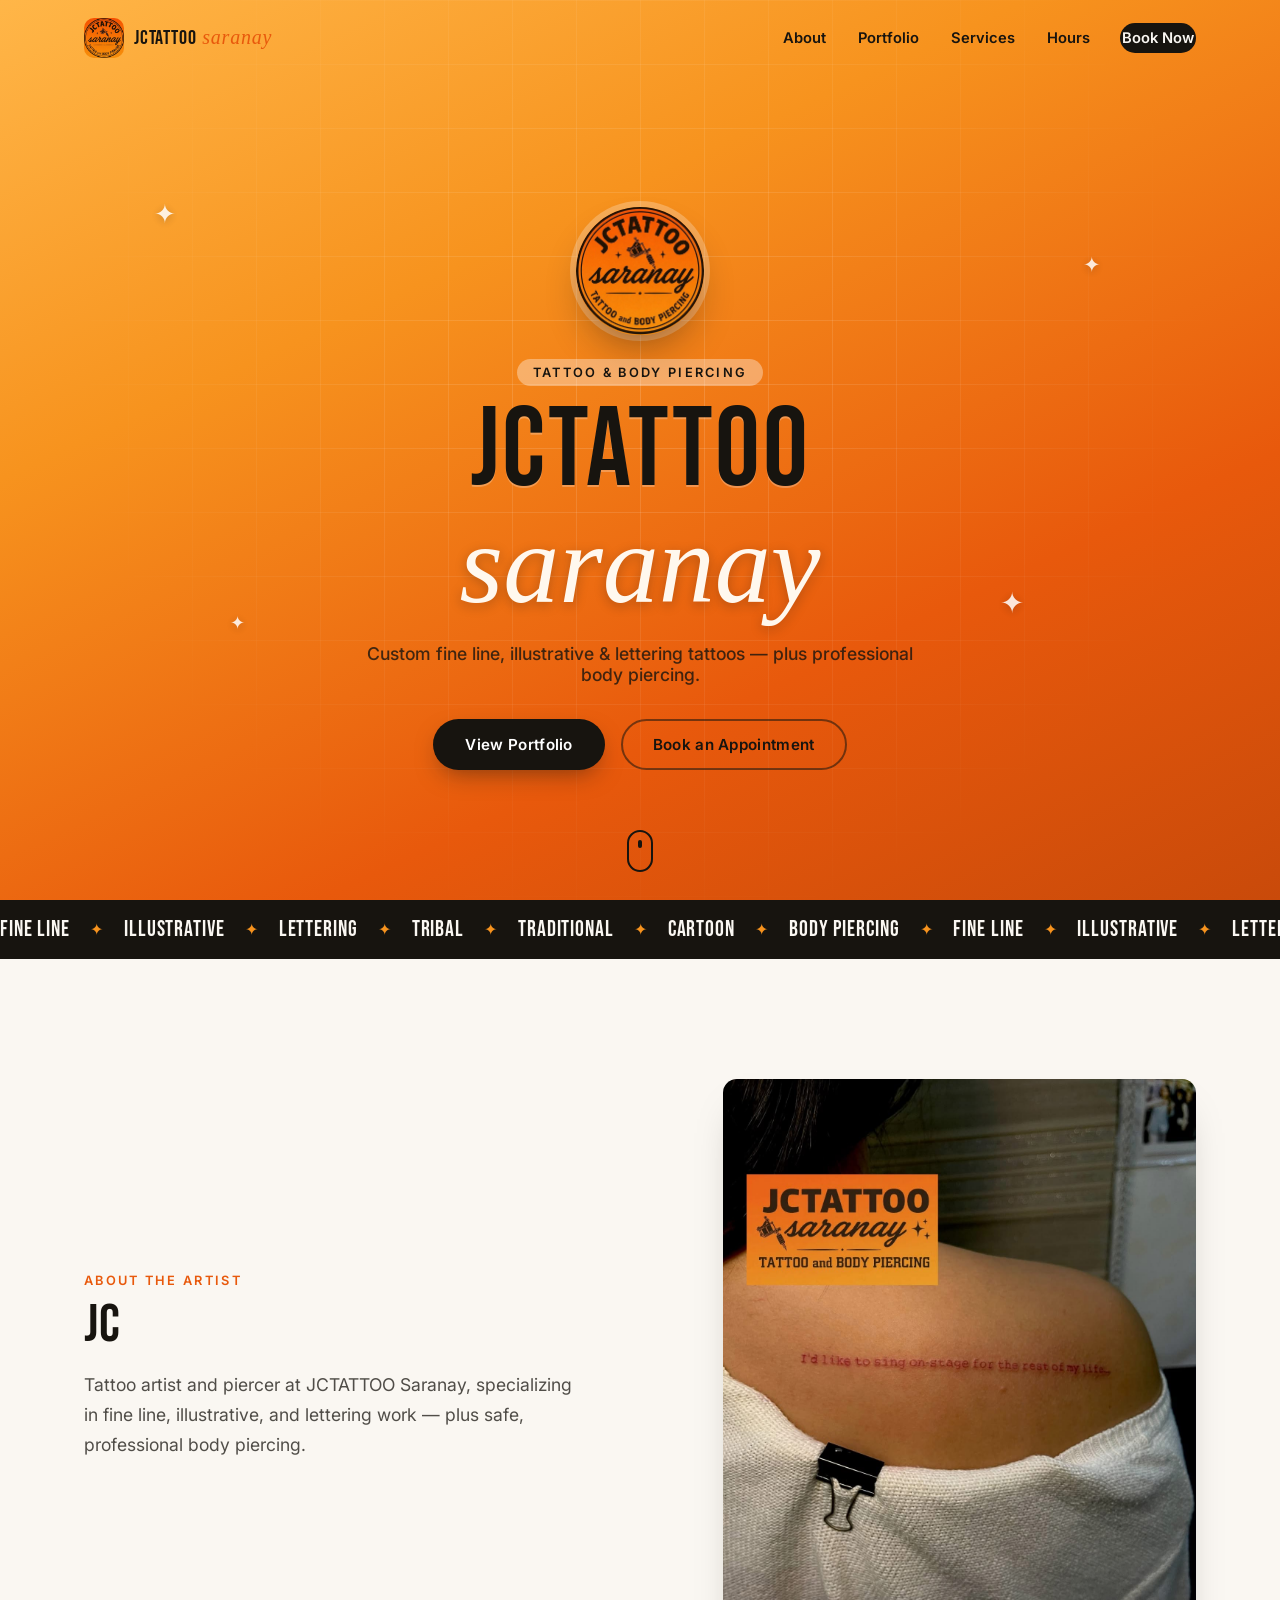
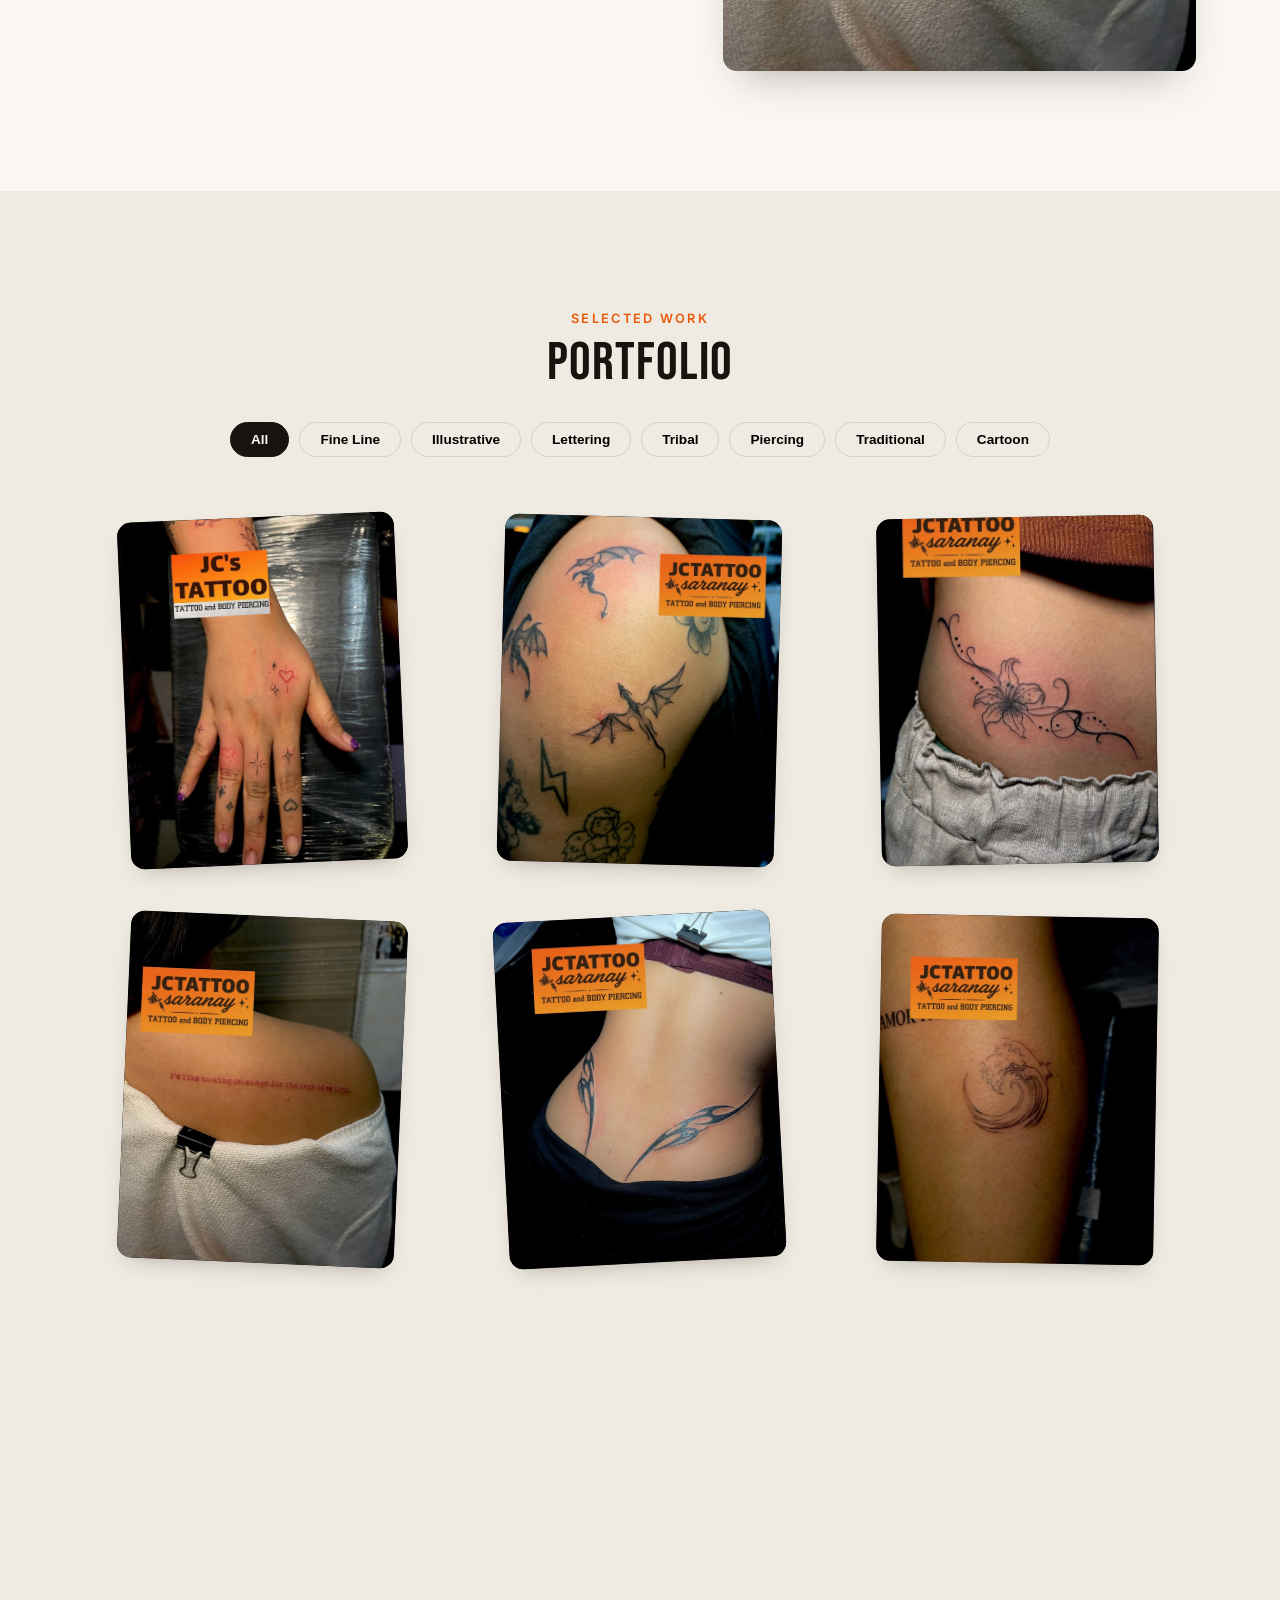
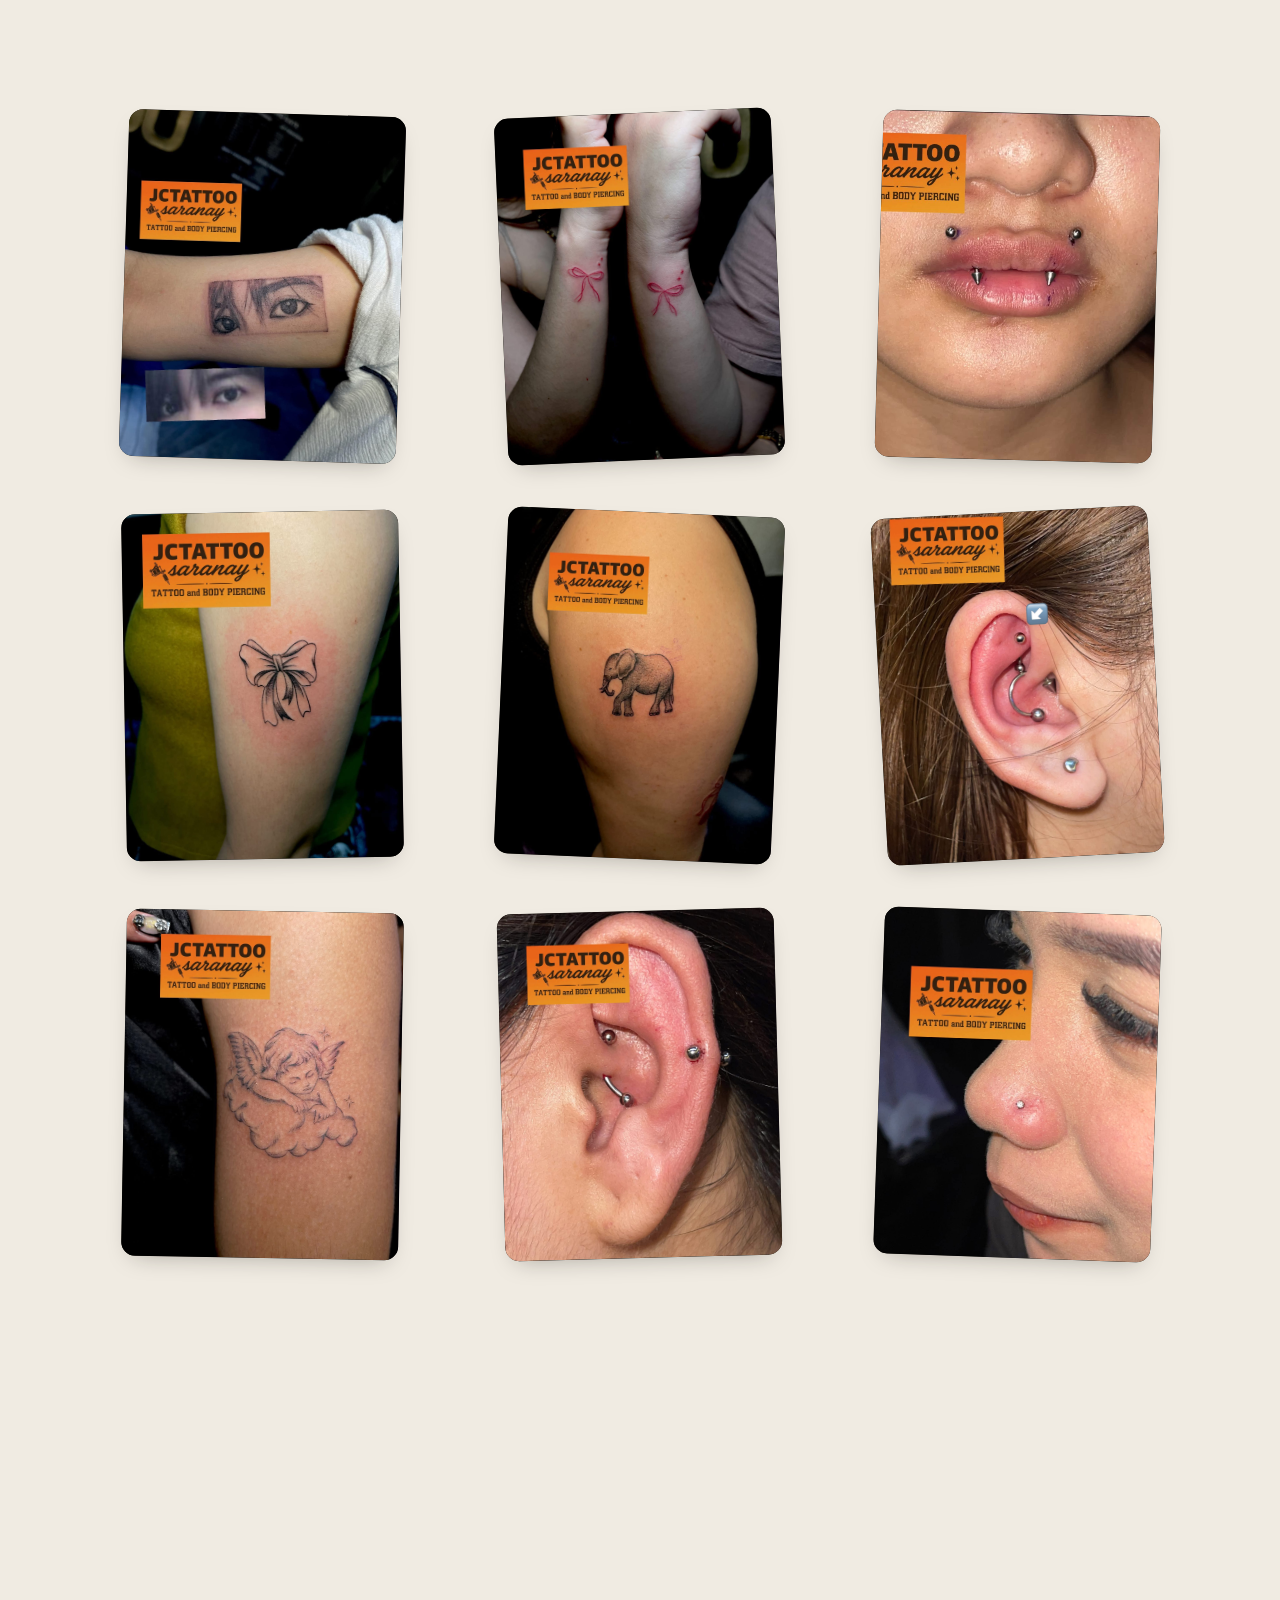
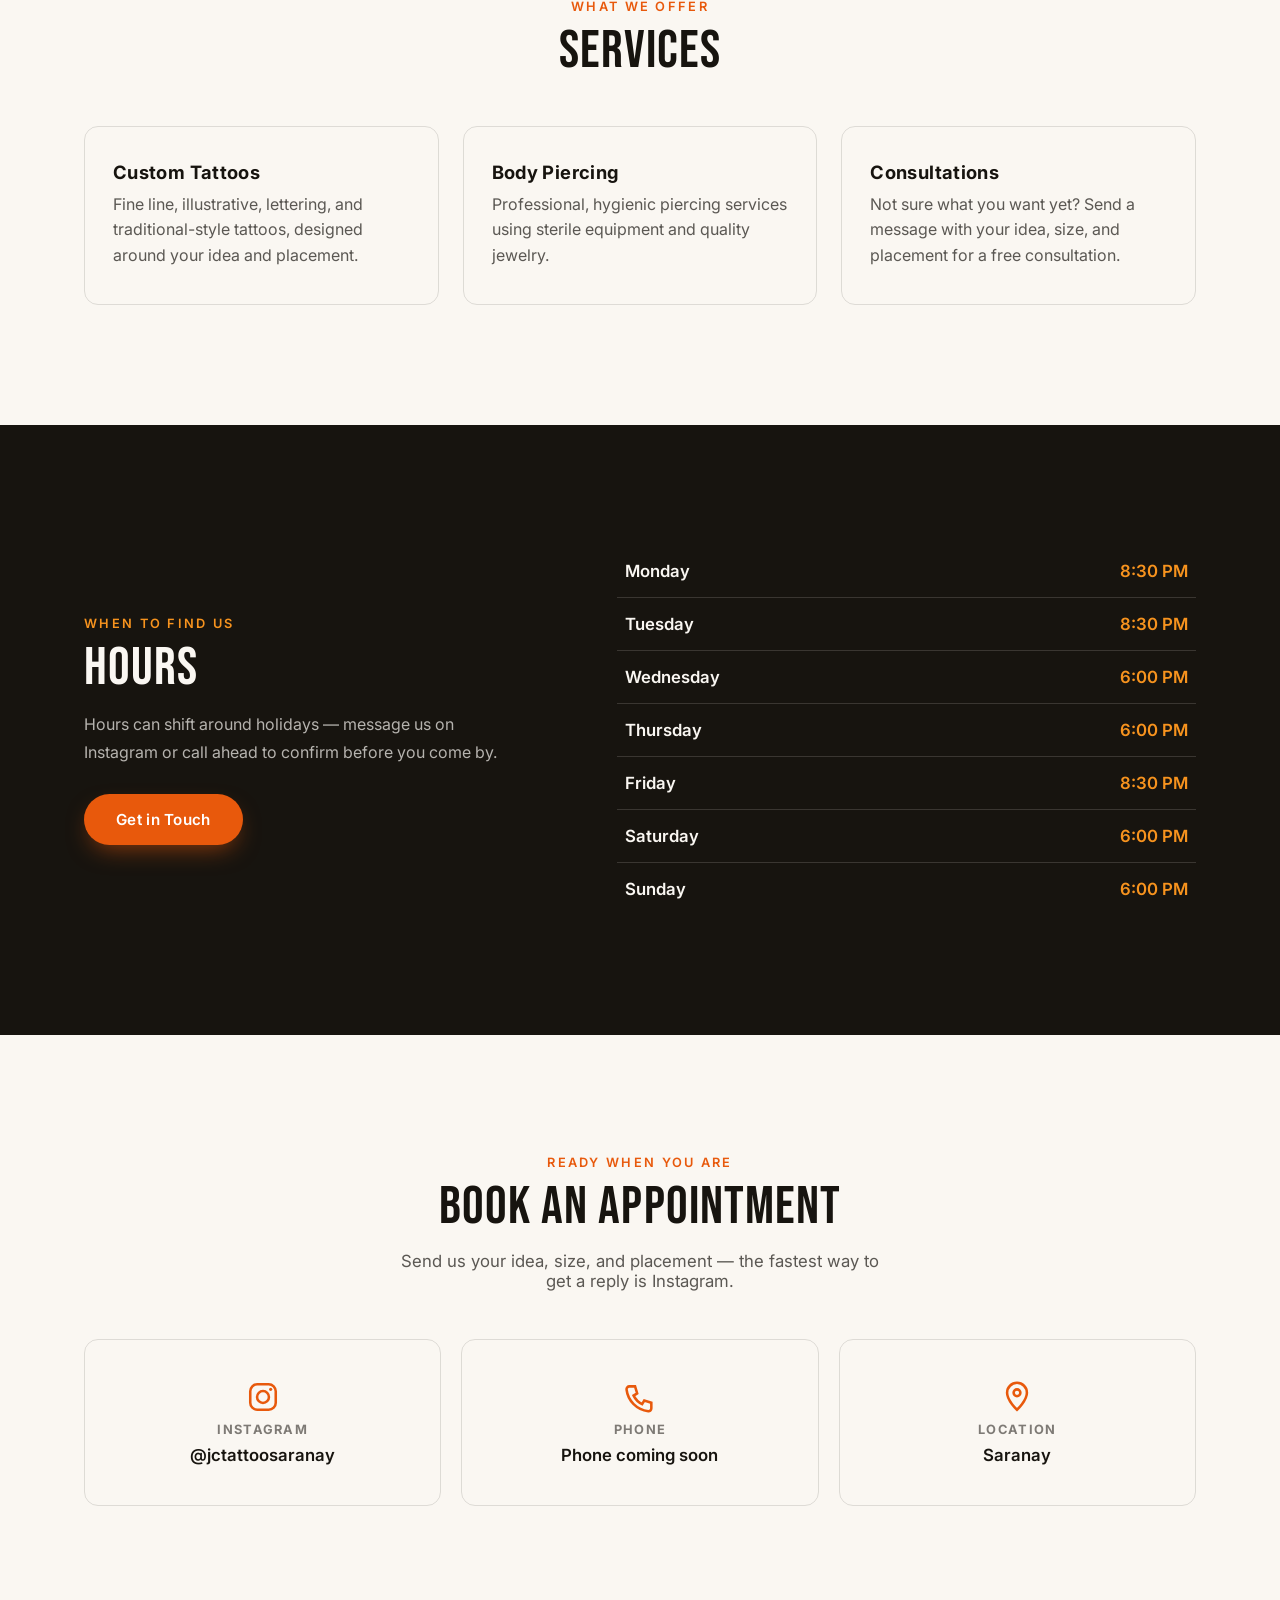
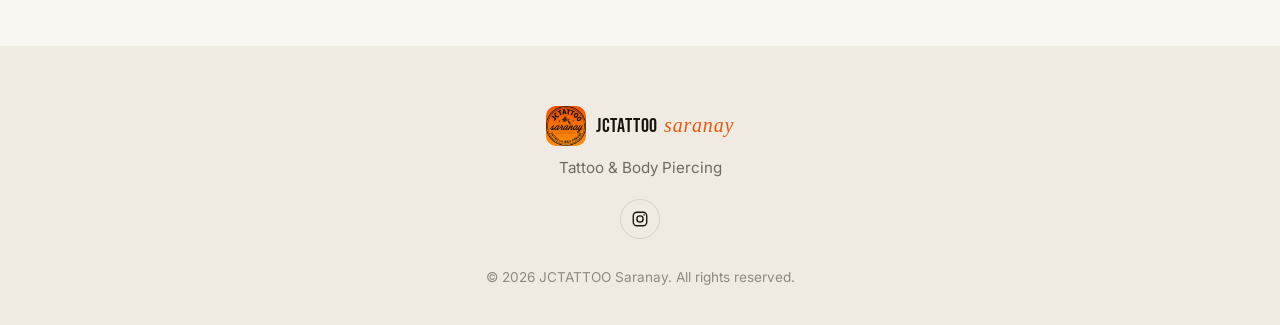
==== index.html @ 39b6564f "Match hero to logo branding and add fun interactive gallery - Rework hero with the actual logo badge" ====
<!DOCTYPE html>
<html lang="en">
<head>
  <meta charset="UTF-8" />
  <meta name="viewport" content="width=device-width, initial-scale=1.0" />
  <title>JCTATTOO Saranay — Tattoo &amp; Body Piercing</title>
  <meta name="description" content="JCTATTOO Saranay: custom tattoos and professional body piercing. Fine line, illustrative, and lettering work." />
  <link rel="icon" type="image/jpeg" href="assets/brand/logo.jpeg" />
  <link rel="preconnect" href="https://fonts.googleapis.com" />
  <link rel="preconnect" href="https://fonts.gstatic.com" crossorigin />
  <link href="https://fonts.googleapis.com/css2?family=Bebas+Neue&family=Inter:wght@400;500;600;700&display=swap" rel="stylesheet" />
  <link rel="stylesheet" href="css/styles.css" />
</head>
<body>
  <a class="skip-link" href="#main">Skip to content</a>

  <header class="site-header" id="siteHeader">
    <div class="header-inner container">
      <a href="#home" class="brand">
        <img src="assets/brand/logo.jpeg" alt="JCTATTOO Saranay logo" class="brand-logo" />
        <span class="brand-name">JCTATTOO <em>saranay</em></span>
      </a>

      <button class="nav-toggle" id="navToggle" aria-label="Toggle navigation" aria-expanded="false" aria-controls="primaryNav">
        <span></span><span></span><span></span>
      </button>

      <nav class="primary-nav" id="primaryNav">
        <a href="#about">About</a>
        <a href="#portfolio">Portfolio</a>
        <a href="#services">Services</a>
        <a href="#hours">Hours</a>
        <a href="#contact" class="nav-cta">Book Now</a>
      </nav>
    </div>
  </header>

  <main id="main">
    <section class="hero" id="home">
      <span class="sparkle sparkle-1" aria-hidden="true">✦</span>
      <span class="sparkle sparkle-2" aria-hidden="true">✦</span>
      <span class="sparkle sparkle-3" aria-hidden="true">✦</span>
      <span class="sparkle sparkle-4" aria-hidden="true">✦</span>

      <div class="hero-inner container">
        <img src="assets/brand/logo.jpeg" alt="JCTATTOO Saranay badge logo" class="hero-badge reveal" />
        <p class="eyebrow eyebrow-hero reveal">Tattoo &amp; Body Piercing</p>
        <h1 class="reveal">JCTATTOO<br /><span class="script">saranay</span></h1>
        <p class="hero-sub reveal">Custom fine line, illustrative &amp; lettering tattoos — plus professional body piercing.</p>
        <div class="hero-actions reveal">
          <a href="#portfolio" class="btn btn-primary">View Portfolio</a>
          <a href="#contact" class="btn btn-ghost btn-ghost-dark">Book an Appointment</a>
        </div>
      </div>
      <a href="#about" class="scroll-cue" aria-label="Scroll down">
        <span></span>
      </a>
    </section>

    <div class="marquee" aria-hidden="true">
      <div class="marquee-track">
        <span>Fine Line</span><span class="dot">✦</span>
        <span>Illustrative</span><span class="dot">✦</span>
        <span>Lettering</span><span class="dot">✦</span>
        <span>Tribal</span><span class="dot">✦</span>
        <span>Traditional</span><span class="dot">✦</span>
        <span>Cartoon</span><span class="dot">✦</span>
        <span>Body Piercing</span><span class="dot">✦</span>
        <span>Fine Line</span><span class="dot">✦</span>
        <span>Illustrative</span><span class="dot">✦</span>
        <span>Lettering</span><span class="dot">✦</span>
        <span>Tribal</span><span class="dot">✦</span>
        <span>Traditional</span><span class="dot">✦</span>
        <span>Cartoon</span><span class="dot">✦</span>
        <span>Body Piercing</span><span class="dot">✦</span>
      </div>
    </div>

    <section class="about" id="about">
      <div class="container about-inner">
        <div class="about-text reveal">
          <p class="eyebrow">About the Artist</p>
          <h2 id="artistName">JC</h2>
          <p class="about-bio" id="artistBio">
            Tattoo artist and piercer at JCTATTOO Saranay, specializing in fine line, illustrative, and
            lettering work — plus safe, professional body piercing.
          </p>
        </div>
        <div class="about-media reveal">
          <img src="assets/portfolio/script-shoulder.jpeg" alt="Fine line script tattoo, an example of the artist's lettering work" />
        </div>
      </div>
    </section>

    <section class="portfolio" id="portfolio">
      <div class="container">
        <p class="eyebrow reveal center">Selected Work</p>
        <h2 class="reveal center">Portfolio</h2>

        <div class="gallery-filters reveal center" id="galleryFilters">
          <button class="filter-btn active" data-filter="all">All</button>
        </div>

        <div class="gallery" id="gallery"></div>

        <div class="surprise-wrap reveal center">
          <button class="btn btn-ghost surprise-btn" id="surpriseBtn">✦ Surprise Me</button>
        </div>
      </div>
    </section>

    <section class="services" id="services">
      <div class="container">
        <p class="eyebrow reveal center">What We Offer</p>
        <h2 class="reveal center">Services</h2>
        <div class="services-grid" id="servicesGrid"></div>
      </div>
    </section>

    <section class="hours" id="hours">
      <div class="container hours-inner">
        <div class="hours-text reveal">
          <p class="eyebrow">When to Find Us</p>
          <h2>Hours</h2>
          <p class="hours-note">Hours can shift around holidays — message us on Instagram or call ahead to confirm before you come by.</p>
          <div class="hours-actions">
            <a href="#contact" class="btn btn-primary">Get in Touch</a>
          </div>
        </div>
        <div class="hours-table-wrap reveal">
          <table class="hours-table" id="hoursTable"></table>
        </div>
      </div>
    </section>

    <section class="contact" id="contact">
      <div class="container contact-inner">
        <p class="eyebrow reveal center">Ready When You Are</p>
        <h2 class="reveal center">Book an Appointment</h2>
        <p class="contact-sub reveal center">
          Send us your idea, size, and placement — the fastest way to get a reply is Instagram.
        </p>

        <div class="contact-cards reveal">
          <a href="#" id="instagramCard" class="contact-card" target="_blank" rel="noopener">
            <span class="contact-icon" aria-hidden="true">
              <svg viewBox="0 0 24 24" fill="none" stroke="currentColor" stroke-width="1.8"><rect x="3" y="3" width="18" height="18" rx="5"/><circle cx="12" cy="12" r="4.2"/><circle cx="17.4" cy="6.6" r="1.1" fill="currentColor" stroke="none"/></svg>
            </span>
            <span class="contact-label">Instagram</span>
            <span class="contact-value" id="instagramValue">@jctattoosaranay</span>
          </a>
          <a href="#" id="phoneCard" class="contact-card">
            <span class="contact-icon" aria-hidden="true">
              <svg viewBox="0 0 24 24" fill="none" stroke="currentColor" stroke-width="1.8"><path d="M4.5 4.5h4l1.5 5-2.5 1.5a13 13 0 0 0 6 6l1.5-2.5 5 1.5v4a2 2 0 0 1-2.2 2A17.5 17.5 0 0 1 2.5 6.7 2 2 0 0 1 4.5 4.5z"/></svg>
            </span>
            <span class="contact-label">Phone</span>
            <span class="contact-value" id="phoneValue">Coming soon</span>
          </a>
          <div class="contact-card contact-card-static">
            <span class="contact-icon" aria-hidden="true">
              <svg viewBox="0 0 24 24" fill="none" stroke="currentColor" stroke-width="1.8"><path d="M12 21s7-6.5 7-12a7 7 0 1 0-14 0c0 5.5 7 12 7 12z"/><circle cx="12" cy="9" r="2.4"/></svg>
            </span>
            <span class="contact-label">Location</span>
            <span class="contact-value" id="locationValue">Saranay</span>
          </div>
        </div>
      </div>
    </section>
  </main>

  <footer class="site-footer">
    <div class="container footer-inner">
      <a href="#home" class="brand">
        <img src="assets/brand/logo.jpeg" alt="JCTATTOO Saranay logo" class="brand-logo" />
        <span class="brand-name">JCTATTOO <em>saranay</em></span>
      </a>
      <p class="footer-tagline">Tattoo &amp; Body Piercing</p>
      <div class="footer-socials" id="footerSocials"></div>
      <p class="footer-copy">&copy; <span id="year"></span> JCTATTOO Saranay. All rights reserved.</p>
    </div>
  </footer>

  <div class="lightbox" id="lightbox" aria-hidden="true">
    <button class="lightbox-close" id="lightboxClose" aria-label="Close">&times;</button>
    <button class="lightbox-nav lightbox-prev" id="lightboxPrev" aria-label="Previous image">&#8249;</button>
    <img src="" alt="" id="lightboxImg" />
    <button class="lightbox-nav lightbox-next" id="lightboxNext" aria-label="Next image">&#8250;</button>
  </div>

  <script src="js/data.js"></script>
  <script src="js/main.js"></script>
</body>
</html>
---- css/styles.css ----
/* ---------- Base & tokens ---------- */
:root {
  --ink: #17140f;
  --paper: #faf7f2;
  --paper-dim: #f0ebe2;
  --accent: #e8590c;
  --accent-light: #f7931e;
  --line: rgba(23, 20, 15, 0.12);
  --shadow: 0 20px 40px -20px rgba(23, 20, 15, 0.35);
  --radius: 14px;
  --font-display: "Bebas Neue", "Arial Narrow", sans-serif;
  --font-body: "Inter", -apple-system, BlinkMacSystemFont, "Segoe UI", sans-serif;
  --header-h: 76px;
}

* { box-sizing: border-box; }

html { scroll-behavior: smooth; }

body {
  margin: 0;
  font-family: var(--font-body);
  color: var(--ink);
  background: var(--paper);
  -webkit-font-smoothing: antialiased;
}

img { max-width: 100%; display: block; }

a { color: inherit; text-decoration: none; }

.container {
  width: 100%;
  max-width: 1160px;
  margin: 0 auto;
  padding: 0 24px;
}

.skip-link {
  position: absolute;
  left: -9999px;
  top: 0;
  background: var(--ink);
  color: var(--paper);
  padding: 12px 20px;
  z-index: 1000;
}
.skip-link:focus { left: 12px; top: 12px; }

.eyebrow {
  font-size: 0.8rem;
  letter-spacing: 0.18em;
  text-transform: uppercase;
  color: var(--accent);
  font-weight: 600;
  margin: 0 0 10px;
}

h1, h2, h3 {
  font-family: var(--font-display);
  letter-spacing: 0.02em;
  line-height: 1;
  margin: 0 0 16px;
  font-weight: 400;
}

h1 { font-size: clamp(3.2rem, 11vw, 7rem); }
h2 { font-size: clamp(2.2rem, 6vw, 3.4rem); }

.center { text-align: center; }

.script {
  font-family: Georgia, "Times New Roman", serif;
  font-style: italic;
  font-weight: 400;
  letter-spacing: 0;
  color: var(--accent);
}

.btn {
  display: inline-flex;
  align-items: center;
  justify-content: center;
  padding: 14px 30px;
  border-radius: 999px;
  font-weight: 600;
  font-size: 0.95rem;
  letter-spacing: 0.02em;
  transition: transform 0.2s ease, box-shadow 0.2s ease, background 0.2s ease, color 0.2s ease;
  border: 2px solid transparent;
  cursor: pointer;
}
.btn-primary {
  background: var(--accent);
  color: #fff;
  box-shadow: 0 10px 24px -8px rgba(232, 89, 12, 0.6);
}
.btn-primary:hover { transform: translateY(-2px); box-shadow: 0 14px 28px -8px rgba(232, 89, 12, 0.7); }
.btn-ghost {
  background: transparent;
  border-color: var(--ink);
  color: var(--ink);
}
.btn-ghost:hover { background: var(--ink); color: var(--paper); transform: translateY(-2px); }
.btn-ghost-dark {
  border-color: rgba(23, 20, 15, 0.55);
  color: var(--ink);
}
.btn-ghost-dark:hover { background: var(--ink); color: #fff; border-color: var(--ink); }

/* ---------- Reveal-on-scroll ---------- */
.reveal {
  opacity: 0;
  transform: translateY(24px);
  transition: opacity 0.7s ease, transform 0.7s ease;
}
.reveal.is-visible { opacity: 1; transform: translateY(0); }

/* ---------- Header ---------- */
.site-header {
  position: fixed;
  top: 0; left: 0; right: 0;
  height: var(--header-h);
  z-index: 500;
  background: transparent;
  transition: background 0.3s ease, box-shadow 0.3s ease;
}
.site-header.scrolled {
  background: rgba(250, 247, 242, 0.92);
  backdrop-filter: blur(10px);
  box-shadow: 0 1px 0 var(--line);
}
.header-inner {
  height: 100%;
  display: flex;
  align-items: center;
  justify-content: space-between;
}
.brand { display: flex; align-items: center; gap: 10px; }
.brand-logo {
  width: 40px; height: 40px;
  border-radius: 10px;
  object-fit: cover;
}
.brand-name {
  font-family: var(--font-display);
  font-size: 1.25rem;
  letter-spacing: 0.04em;
}
.brand-name em {
  font-style: italic;
  font-family: Georgia, serif;
  color: var(--accent);
  margin-left: 2px;
}

.primary-nav {
  display: flex;
  align-items: center;
  gap: 28px;
  font-weight: 600;
  font-size: 0.92rem;
}
.primary-nav a { padding: 6px 2px; position: relative; }
.primary-nav a:not(.nav-cta)::after {
  content: "";
  position: absolute;
  left: 0; right: 0; bottom: -2px;
  height: 2px;
  background: var(--accent);
  transform: scaleX(0);
  transform-origin: left;
  transition: transform 0.25s ease;
}
.primary-nav a:not(.nav-cta):hover::after { transform: scaleX(1); }
.nav-cta {
  background: var(--ink);
  color: var(--paper);
  padding: 10px 20px;
  border-radius: 999px;
  transition: background 0.2s ease;
}
.nav-cta:hover { background: var(--accent); }

.nav-toggle {
  display: none;
  flex-direction: column;
  justify-content: center;
  gap: 5px;
  width: 40px; height: 40px;
  background: none;
  border: none;
  cursor: pointer;
}
.nav-toggle span {
  display: block;
  width: 24px; height: 2px;
  background: var(--ink);
  transition: transform 0.25s ease, opacity 0.25s ease;
}

/* ---------- Hero ---------- */
.hero {
  min-height: 100vh;
  display: flex;
  align-items: center;
  justify-content: center;
  position: relative;
  padding-top: var(--header-h);
  background: linear-gradient(155deg, #ffb648 0%, var(--accent-light) 32%, var(--accent) 70%, #c94a0a 100%);
  text-align: center;
  overflow: hidden;
}
.hero::before {
  content: "";
  position: absolute;
  inset: 0;
  background-image:
    linear-gradient(rgba(255, 255, 255, 0.16) 1px, transparent 1px),
    linear-gradient(90deg, rgba(255, 255, 255, 0.16) 1px, transparent 1px);
  background-size: 64px 64px;
  mask-image: radial-gradient(circle at 50% 40%, black, transparent 70%);
  pointer-events: none;
}
.hero-inner { position: relative; z-index: 1; }

.hero-badge {
  width: 128px;
  height: 128px;
  border-radius: 50%;
  object-fit: cover;
  box-shadow: 0 20px 40px -12px rgba(23, 20, 15, 0.45), 0 0 0 6px rgba(255, 255, 255, 0.25);
  margin: 0 auto 24px;
  animation: badgefloat 5s ease-in-out infinite;
}
@keyframes badgefloat {
  0%, 100% { transform: translateY(0) rotate(-2deg); }
  50% { transform: translateY(-10px) rotate(2deg); }
}

.eyebrow-hero {
  color: var(--ink);
  background: rgba(255, 255, 255, 0.35);
  display: inline-block;
  padding: 6px 16px;
  border-radius: 999px;
}

.hero h1 {
  margin-bottom: 18px;
  color: var(--ink);
  text-shadow: 0 2px 0 rgba(255, 255, 255, 0.25);
}
.hero .script { color: #fff8ee; text-shadow: 0 3px 12px rgba(23, 20, 15, 0.25); }
.hero-sub {
  max-width: 560px;
  margin: 0 auto 34px;
  font-size: 1.1rem;
  color: rgba(23, 20, 15, 0.8);
  font-weight: 500;
}
.hero-actions { display: flex; gap: 16px; justify-content: center; flex-wrap: wrap; }
.hero .btn-primary { background: var(--ink); box-shadow: 0 10px 24px -8px rgba(23, 20, 15, 0.5); }
.hero .btn-primary:hover { box-shadow: 0 14px 28px -8px rgba(23, 20, 15, 0.6); }

.sparkle {
  position: absolute;
  color: #fff;
  opacity: 0.85;
  text-shadow: 0 2px 8px rgba(23, 20, 15, 0.25);
  animation: twinkle 2.6s ease-in-out infinite;
  pointer-events: none;
  z-index: 1;
}
.sparkle-1 { top: 22%; left: 12%; font-size: 1.6rem; animation-delay: 0s; }
.sparkle-2 { top: 68%; left: 18%; font-size: 1.1rem; animation-delay: 0.6s; }
.sparkle-3 { top: 28%; right: 14%; font-size: 1.3rem; animation-delay: 1.2s; }
.sparkle-4 { top: 65%; right: 20%; font-size: 1.8rem; animation-delay: 1.8s; }
@keyframes twinkle {
  0%, 100% { opacity: 0.3; transform: scale(0.85) rotate(0deg); }
  50% { opacity: 1; transform: scale(1.15) rotate(15deg); }
}

.scroll-cue {
  position: absolute;
  bottom: 28px; left: 50%;
  transform: translateX(-50%);
  width: 26px; height: 42px;
  border: 2px solid var(--ink);
  border-radius: 20px;
  display: flex;
  justify-content: center;
  padding-top: 8px;
  z-index: 1;
}
.scroll-cue span {
  width: 4px; height: 8px;
  border-radius: 2px;
  background: var(--ink);
  animation: scrollcue 1.6s ease-in-out infinite;
}
@keyframes scrollcue {
  0% { transform: translateY(0); opacity: 1; }
  70% { transform: translateY(10px); opacity: 0; }
  100% { opacity: 0; }
}

/* ---------- Marquee ---------- */
.marquee {
  background: var(--ink);
  color: var(--paper);
  overflow: hidden;
  white-space: nowrap;
  padding: 16px 0;
}
.marquee-track {
  display: inline-flex;
  align-items: center;
  gap: 20px;
  font-family: var(--font-display);
  font-size: 1.4rem;
  letter-spacing: 0.04em;
  animation: marquee 26s linear infinite;
}
.marquee-track span { flex: none; }
.marquee-track .dot { color: var(--accent-light); font-size: 1rem; }
@keyframes marquee {
  from { transform: translateX(0); }
  to { transform: translateX(-50%); }
}
@media (prefers-reduced-motion: reduce) {
  .marquee-track { animation: none; }
  .hero-badge { animation: none; }
  .sparkle { animation: none; opacity: 0.7; }
}

/* ---------- About ---------- */
.about { padding: 120px 0; }
.about-inner {
  display: grid;
  grid-template-columns: 1.1fr 0.9fr;
  gap: 60px;
  align-items: center;
}
.about-bio {
  font-size: 1.1rem;
  line-height: 1.7;
  color: rgba(23, 20, 15, 0.75);
  max-width: 46ch;
}
.about-media img {
  border-radius: var(--radius);
  box-shadow: var(--shadow);
  aspect-ratio: 4 / 5;
  object-fit: cover;
  width: 100%;
}

/* ---------- Portfolio ---------- */
.portfolio { padding: 120px 0; background: var(--paper-dim); }
.gallery-filters {
  display: flex;
  gap: 10px;
  justify-content: center;
  flex-wrap: wrap;
  margin: 32px 0 44px;
}
.filter-btn {
  background: transparent;
  border: 1.5px solid var(--line);
  padding: 9px 20px;
  border-radius: 999px;
  font-weight: 600;
  font-size: 0.85rem;
  cursor: pointer;
  transition: all 0.2s ease;
}
.filter-btn:hover { border-color: var(--accent); color: var(--accent); }
.filter-btn.active { background: var(--ink); border-color: var(--ink); color: var(--paper); }

.gallery {
  display: grid;
  grid-template-columns: repeat(3, 1fr);
  gap: 20px;
}
.gallery-item {
  position: relative;
  border-radius: var(--radius);
  overflow: hidden;
  cursor: pointer;
  aspect-ratio: 4 / 5;
  background: var(--ink);
  box-shadow: 0 10px 24px -12px rgba(23, 20, 15, 0.35);
  transition: transform 0.35s ease, box-shadow 0.35s ease, opacity 0.7s ease;
}
/* Overrides the generic .reveal transform so the flash-sheet tilt survives the fade-in
   (same specificity as .reveal.is-visible, but declared later so it wins the cascade). */
.gallery-item.reveal { transform: translateY(24px) rotate(var(--tilt, 0deg)); }
.gallery-item.reveal.is-visible { transform: translateY(0) rotate(var(--tilt, 0deg)); }
.gallery-item.reveal.is-visible:hover {
  transform: rotate(0deg) scale(1.045) translateY(-4px);
  box-shadow: 0 22px 40px -16px rgba(23, 20, 15, 0.5);
  z-index: 2;
}
.gallery-item img {
  width: 100%; height: 100%;
  object-fit: cover;
  transition: transform 0.5s ease;
}
.gallery-item:hover img { transform: scale(1.06); }
.gallery-item.pulse { animation: gallerypulse 0.9s ease; }
@keyframes gallerypulse {
  0%, 100% { box-shadow: 0 10px 24px -12px rgba(23, 20, 15, 0.35); }
  40% { box-shadow: 0 0 0 6px rgba(232, 89, 12, 0.5), 0 22px 40px -16px rgba(23, 20, 15, 0.5); }
}
@media (prefers-reduced-motion: reduce) {
  .gallery-item { transform: none; }
}
.surprise-wrap { margin-top: 40px; }
.surprise-btn { font-family: var(--font-body); }

.gallery-item .tag {
  position: absolute;
  left: 14px; bottom: 14px;
  color: #fff;
  font-weight: 600;
  font-size: 0.8rem;
  letter-spacing: 0.05em;
  text-transform: uppercase;
  padding: 6px 14px;
  border-radius: 999px;
  background: rgba(23, 20, 15, 0.55);
  backdrop-filter: blur(4px);
  opacity: 0;
  transform: translateY(8px);
  transition: opacity 0.3s ease, transform 0.3s ease;
}
.gallery-item:hover .tag { opacity: 1; transform: translateY(0); }

/* ---------- Services ---------- */
.services { padding: 120px 0; }
.services-grid {
  display: grid;
  grid-template-columns: repeat(3, 1fr);
  gap: 24px;
  margin-top: 48px;
}
.service-card {
  padding: 36px 28px;
  border: 1px solid var(--line);
  border-radius: var(--radius);
  transition: border-color 0.25s ease, transform 0.25s ease;
}
.service-card:hover { border-color: var(--accent); transform: translateY(-4px); }
.service-card h3 {
  font-family: var(--font-body);
  font-weight: 700;
  font-size: 1.15rem;
  margin-bottom: 10px;
}
.service-card p {
  color: rgba(23, 20, 15, 0.7);
  line-height: 1.6;
  margin: 0;
}

/* ---------- Hours ---------- */
.hours { padding: 120px 0; background: var(--ink); color: var(--paper); }
.hours-inner {
  display: grid;
  grid-template-columns: 0.9fr 1.1fr;
  gap: 60px;
  align-items: center;
}
.hours .eyebrow { color: var(--accent-light); }
.hours-note {
  color: rgba(250, 247, 242, 0.7);
  line-height: 1.7;
  max-width: 42ch;
  margin-bottom: 28px;
}
.hours-table {
  width: 100%;
  border-collapse: collapse;
  font-size: 1.05rem;
}
.hours-table td {
  padding: 16px 8px;
  border-bottom: 1px solid rgba(250, 247, 242, 0.15);
}
.hours-table td:first-child { font-weight: 600; }
.hours-table td:last-child { text-align: right; color: var(--accent-light); font-weight: 600; }
.hours-table tr:last-child td { border-bottom: none; }

/* ---------- Contact ---------- */
.contact { padding: 120px 0 140px; }
.contact-sub {
  max-width: 46ch;
  margin: 0 auto 48px;
  color: rgba(23, 20, 15, 0.7);
  font-size: 1.05rem;
}
.contact-cards {
  display: grid;
  grid-template-columns: repeat(3, 1fr);
  gap: 20px;
}
.contact-card {
  display: flex;
  flex-direction: column;
  align-items: center;
  gap: 8px;
  padding: 40px 24px;
  border: 1px solid var(--line);
  border-radius: var(--radius);
  text-align: center;
  transition: border-color 0.25s ease, transform 0.25s ease, background 0.25s ease;
}
.contact-card:hover { border-color: var(--accent); transform: translateY(-4px); background: var(--paper-dim); }
.contact-icon { color: var(--accent); width: 34px; height: 34px; }
.contact-icon svg { width: 100%; height: 100%; }
.contact-label { font-weight: 700; text-transform: uppercase; font-size: 0.8rem; letter-spacing: 0.1em; color: rgba(23,20,15,0.55); }
.contact-value { font-weight: 600; font-size: 1.05rem; }

/* ---------- Footer ---------- */
.site-footer { padding: 60px 0 40px; background: var(--paper-dim); }
.footer-inner { display: flex; flex-direction: column; align-items: center; gap: 12px; text-align: center; }
.footer-tagline { margin: 0; color: rgba(23,20,15,0.6); font-size: 0.95rem; }
.footer-socials { display: flex; gap: 16px; margin: 10px 0; }
.footer-socials a {
  width: 40px; height: 40px;
  border-radius: 50%;
  border: 1px solid var(--line);
  display: flex; align-items: center; justify-content: center;
  transition: border-color 0.2s ease, color 0.2s ease;
}
.footer-socials a:hover { border-color: var(--accent); color: var(--accent); }
.footer-socials a svg { width: 18px; height: 18px; }
.footer-copy { margin: 8px 0 0; font-size: 0.85rem; color: rgba(23,20,15,0.45); }

/* ---------- Lightbox ---------- */
.lightbox {
  position: fixed;
  inset: 0;
  background: rgba(10, 8, 6, 0.92);
  display: flex;
  align-items: center;
  justify-content: center;
  z-index: 1000;
  opacity: 0;
  visibility: hidden;
  transition: opacity 0.3s ease;
}
.lightbox.is-open { opacity: 1; visibility: visible; }
.lightbox img {
  max-width: 88vw;
  max-height: 84vh;
  border-radius: 10px;
  box-shadow: 0 30px 60px -20px rgba(0,0,0,0.6);
}
.lightbox-close, .lightbox-nav {
  position: absolute;
  background: rgba(250, 247, 242, 0.1);
  border: 1px solid rgba(250, 247, 242, 0.25);
  color: var(--paper);
  border-radius: 50%;
  cursor: pointer;
  transition: background 0.2s ease;
}
.lightbox-close:hover, .lightbox-nav:hover { background: var(--accent); border-color: var(--accent); }
.lightbox-close { top: 24px; right: 24px; width: 44px; height: 44px; font-size: 1.6rem; line-height: 1; }
.lightbox-nav { top: 50%; transform: translateY(-50%); width: 52px; height: 52px; font-size: 1.8rem; }
.lightbox-prev { left: 24px; }
.lightbox-next { right: 24px; }

/* ---------- Responsive ---------- */
@media (max-width: 900px) {
  .about-inner, .hours-inner { grid-template-columns: 1fr; gap: 40px; }
  .about-media { order: -1; }
  .services-grid { grid-template-columns: repeat(2, 1fr); }
  .gallery { grid-template-columns: repeat(2, 1fr); }
  .contact-cards { grid-template-columns: 1fr; }
}

@media (max-width: 720px) {
  .nav-toggle { display: flex; }
  .primary-nav {
    position: fixed;
    top: var(--header-h); left: 0; right: 0;
    background: var(--paper);
    flex-direction: column;
    align-items: flex-start;
    gap: 0;
    padding: 8px 24px 24px;
    transform: translateY(-12px);
    opacity: 0;
    visibility: hidden;
    transition: opacity 0.25s ease, transform 0.25s ease, visibility 0.25s;
    box-shadow: 0 12px 24px -12px rgba(0,0,0,0.2);
  }
  .primary-nav.is-open { transform: translateY(0); opacity: 1; visibility: visible; }
  .primary-nav a { width: 100%; padding: 14px 0; border-bottom: 1px solid var(--line); }
  .primary-nav a.nav-cta { margin-top: 12px; text-align: center; border-bottom: none; }
  .services-grid { grid-template-columns: 1fr; }
  .gallery { grid-template-columns: 1fr 1fr; }
  .lightbox-nav { width: 42px; height: 42px; font-size: 1.4rem; }
  .lightbox-prev { left: 10px; }
  .lightbox-next { right: 10px; }
}

@media (prefers-reduced-motion: reduce) {
  html { scroll-behavior: auto; }
  .reveal { transition: none; opacity: 1; transform: none; }
  .scroll-cue span { animation: none; }
}
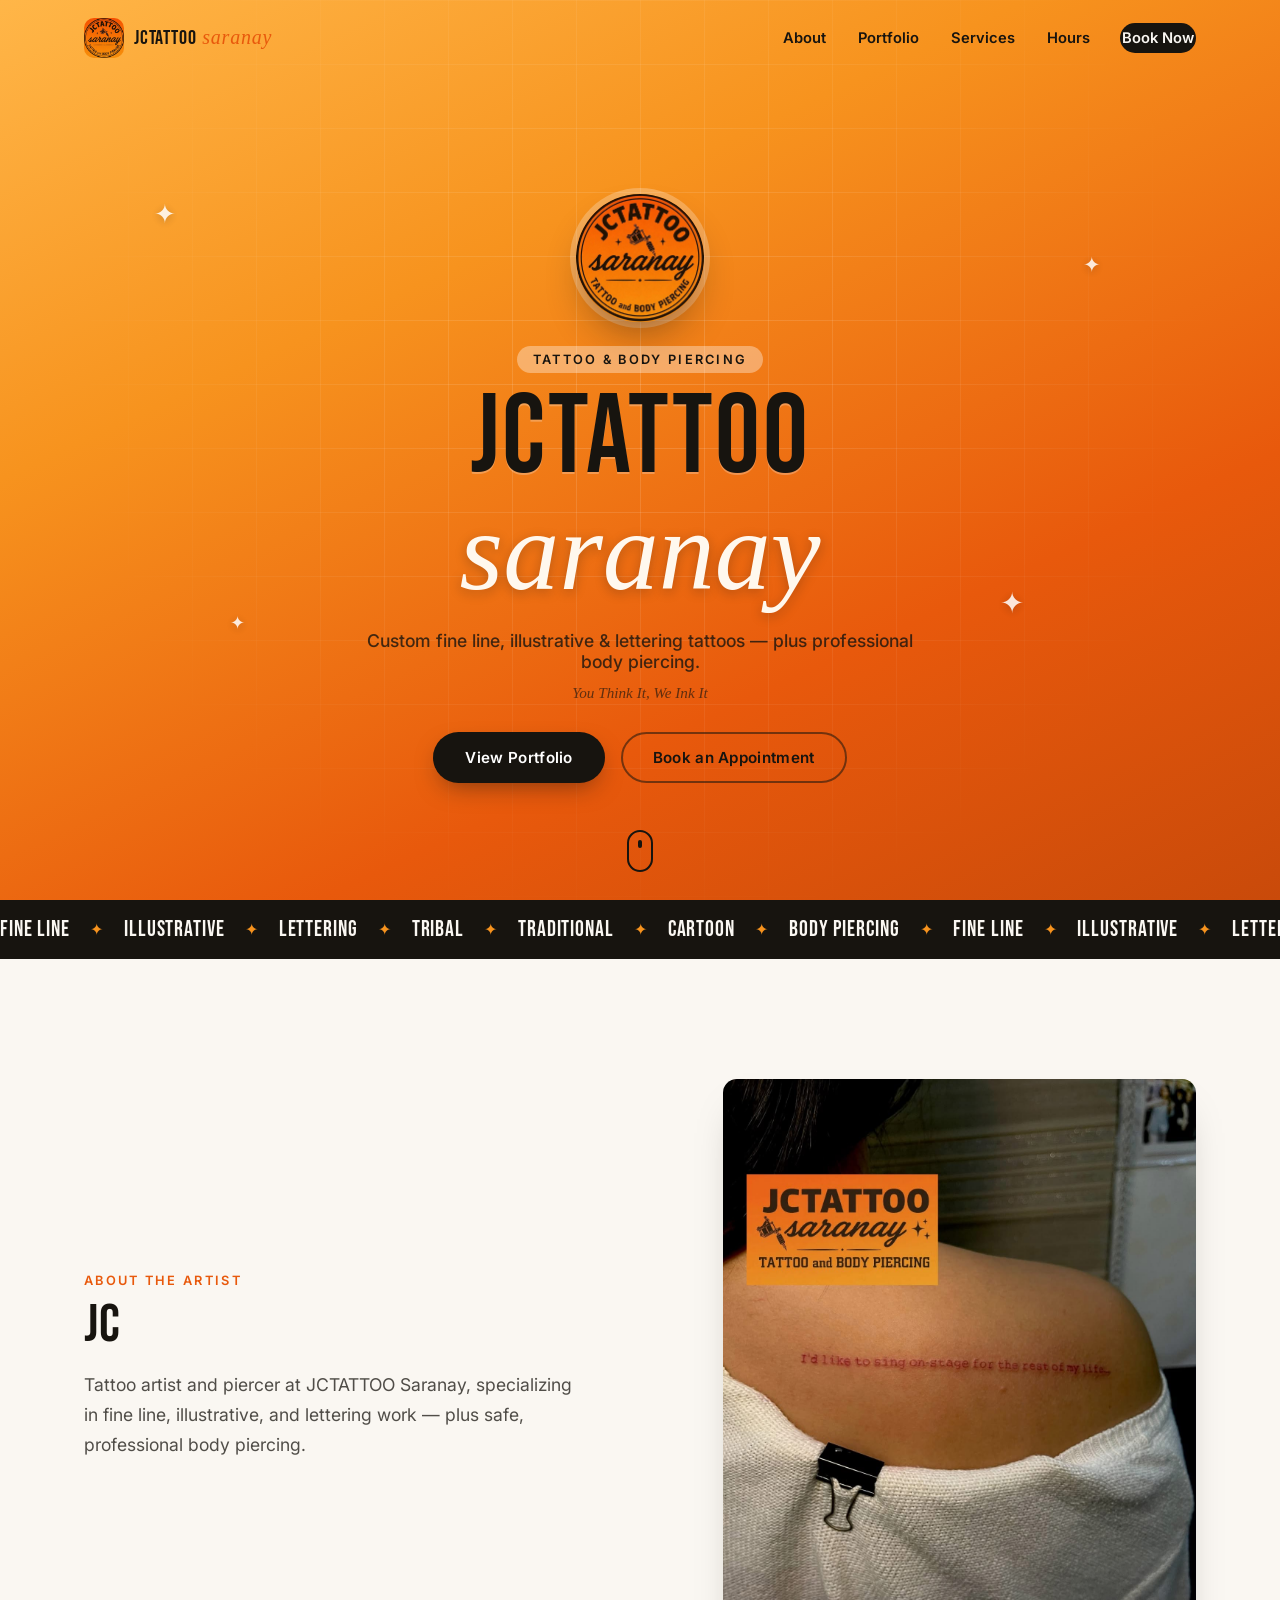
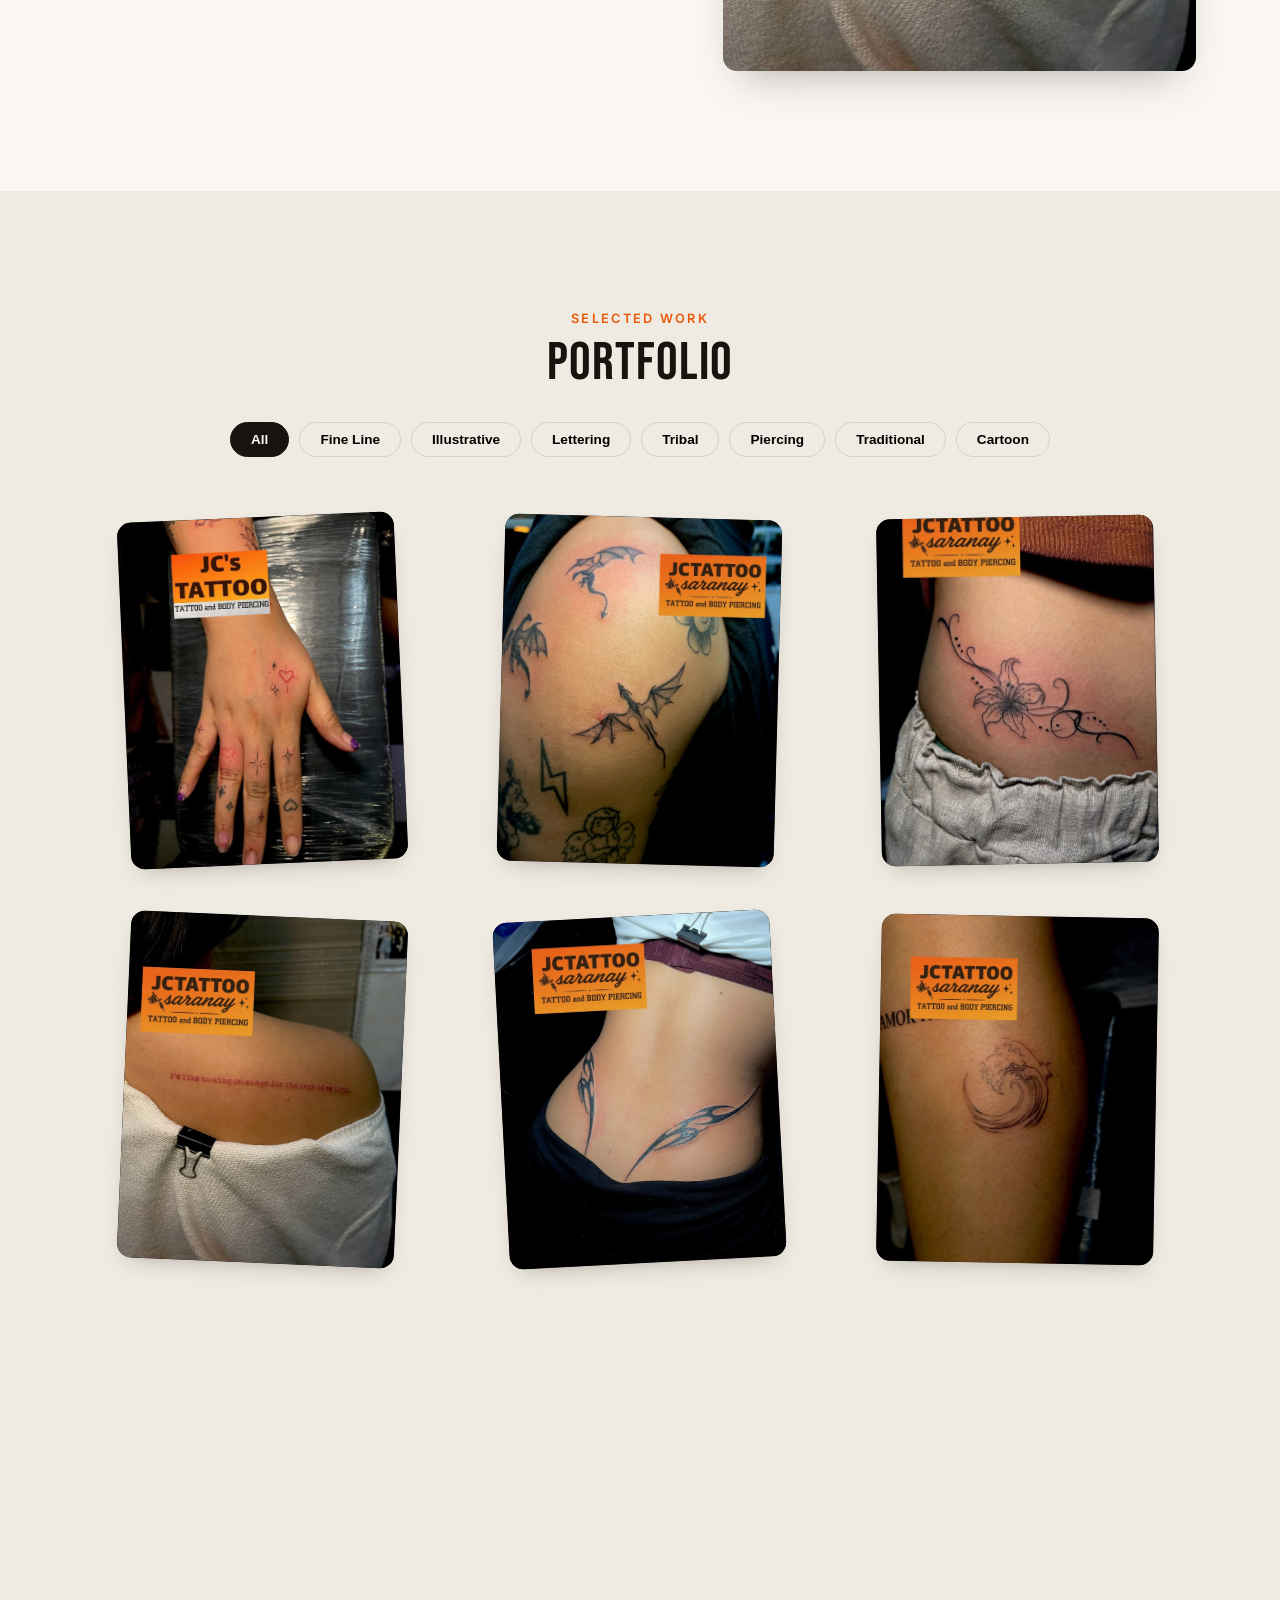
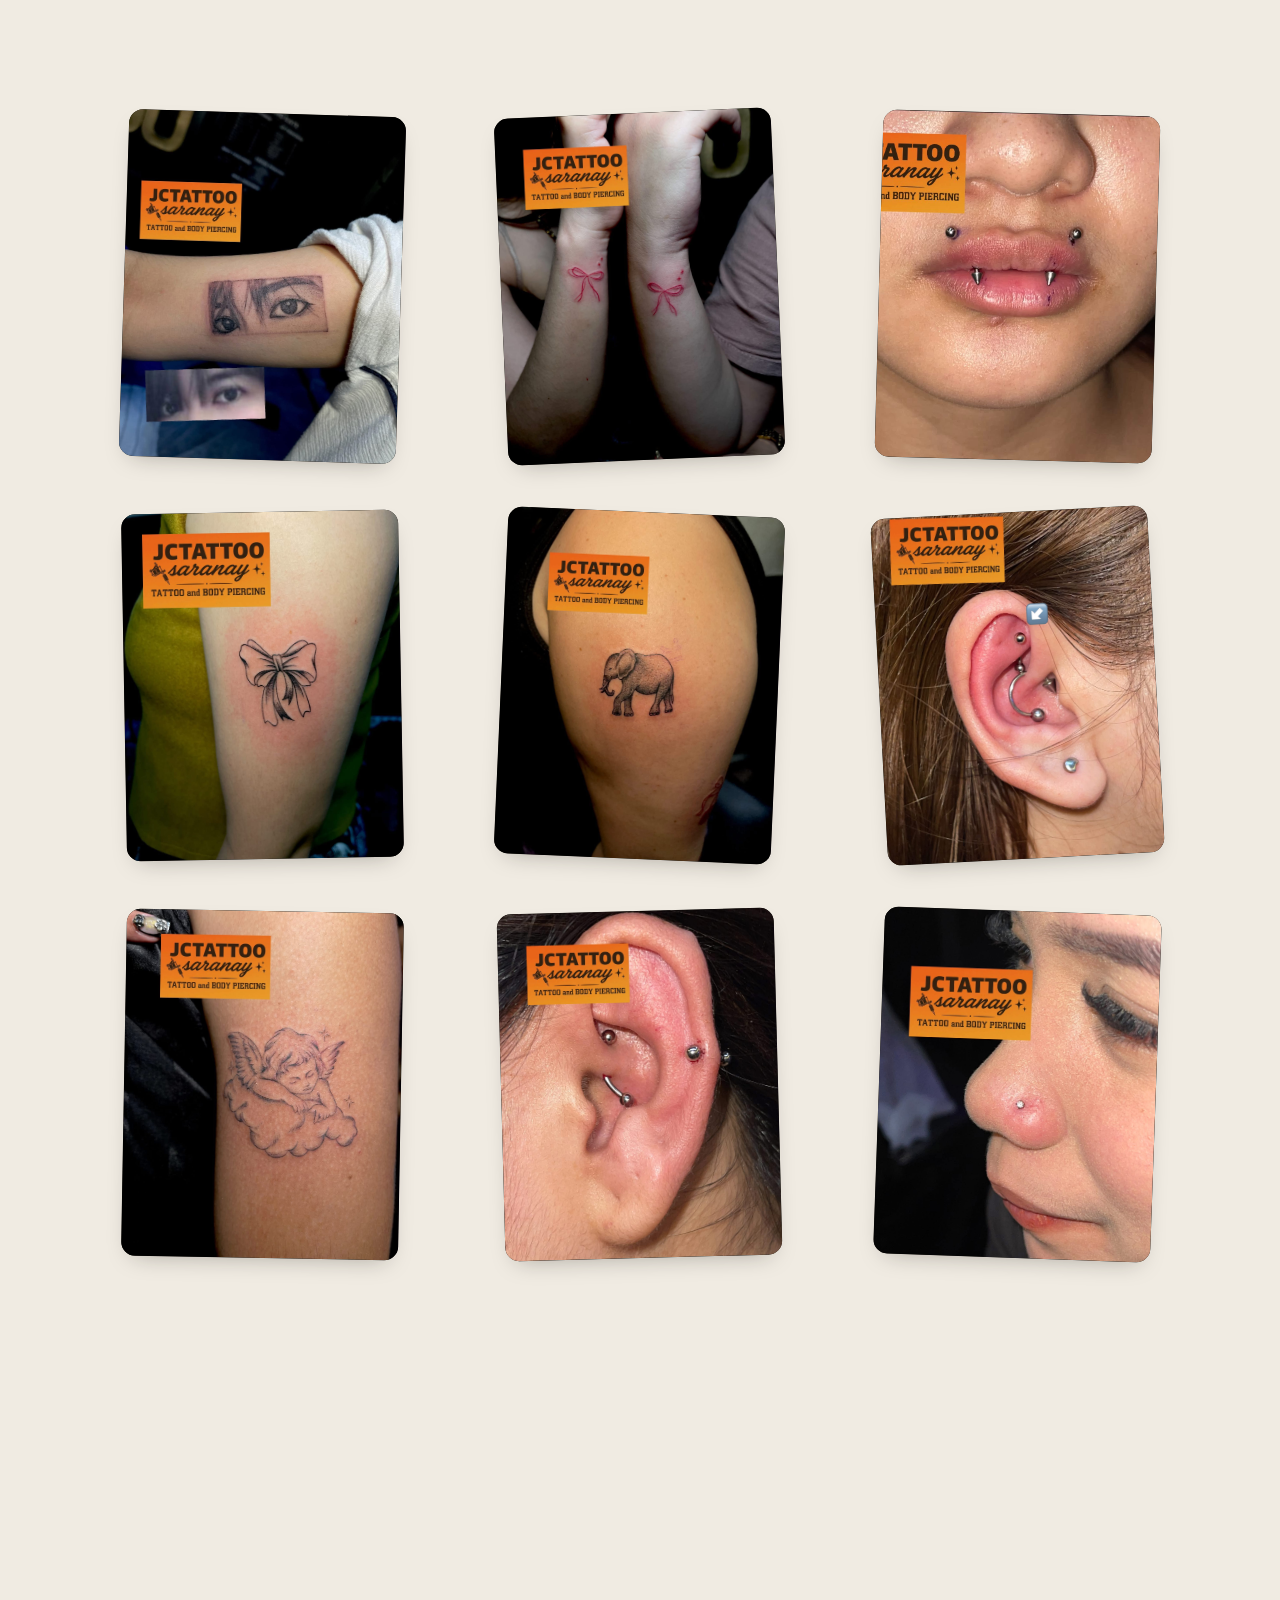
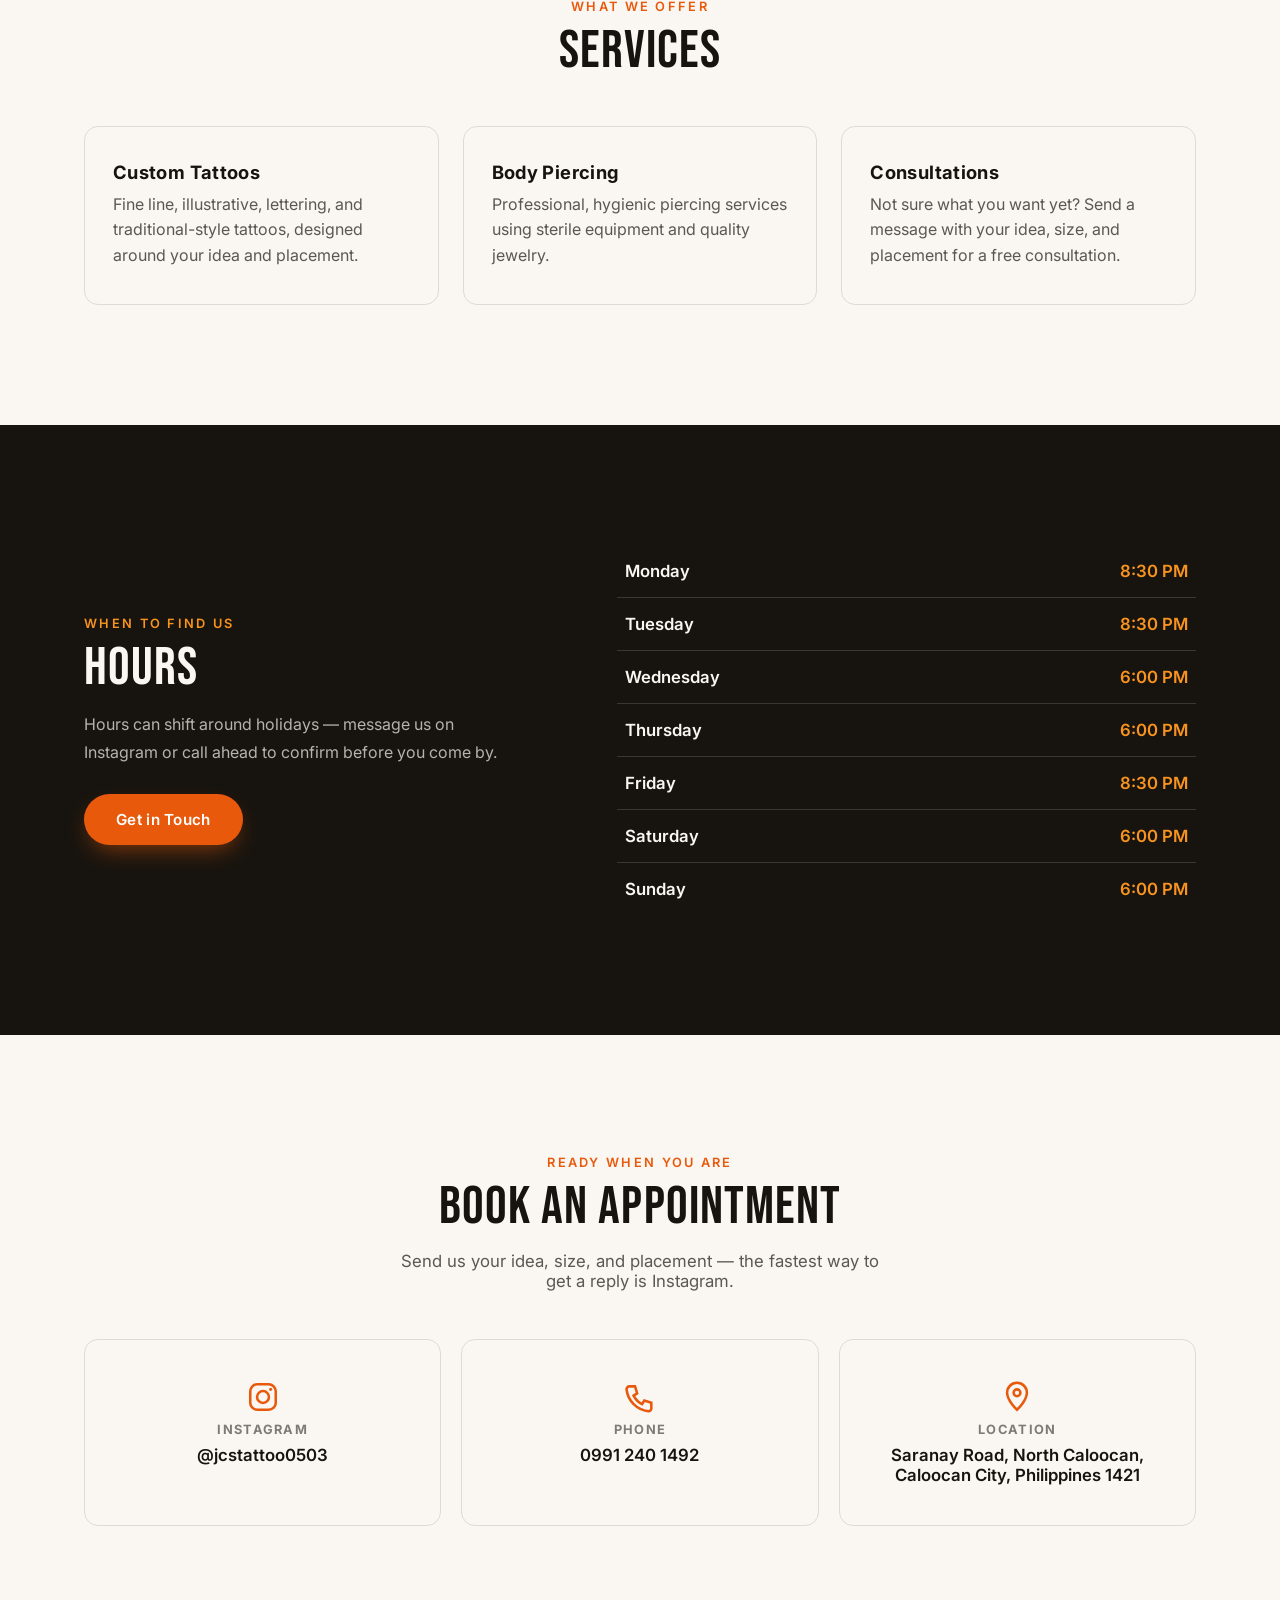
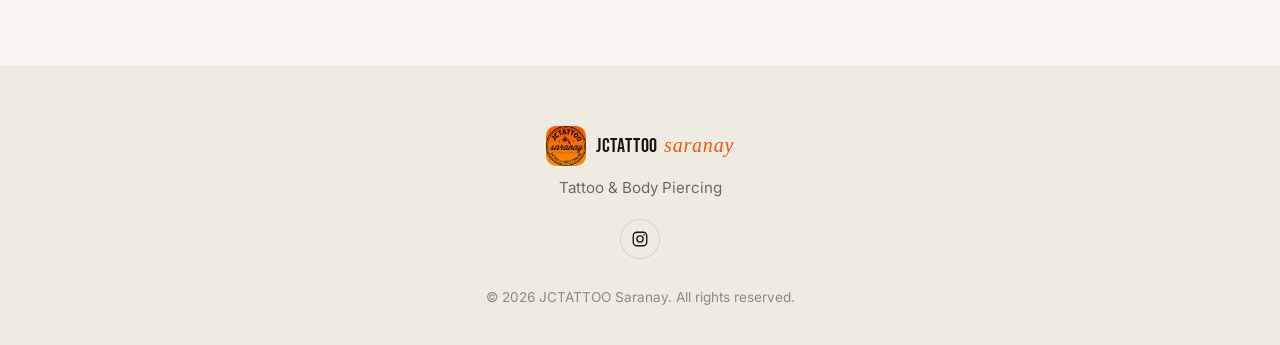
==== commit 12e7d402: "Wire up real business contact info Add the shop's real phone, Instagram handle, address, and Google " ====
--- a/index.html
+++ b/index.html
@@ -47,6 +47,7 @@
         <p class="eyebrow eyebrow-hero reveal">Tattoo &amp; Body Piercing</p>
         <h1 class="reveal">JCTATTOO<br /><span class="script">saranay</span></h1>
         <p class="hero-sub reveal">Custom fine line, illustrative &amp; lettering tattoos — plus professional body piercing.</p>
+        <p class="hero-motto reveal" id="heroMotto">You Think It, We Ink It</p>
         <div class="hero-actions reveal">
           <a href="#portfolio" class="btn btn-primary">View Portfolio</a>
           <a href="#contact" class="btn btn-ghost btn-ghost-dark">Book an Appointment</a>
@@ -156,13 +157,13 @@
             <span class="contact-label">Phone</span>
             <span class="contact-value" id="phoneValue">Coming soon</span>
           </a>
-          <div class="contact-card contact-card-static">
+          <a href="#" id="locationCard" class="contact-card" target="_blank" rel="noopener">
             <span class="contact-icon" aria-hidden="true">
               <svg viewBox="0 0 24 24" fill="none" stroke="currentColor" stroke-width="1.8"><path d="M12 21s7-6.5 7-12a7 7 0 1 0-14 0c0 5.5 7 12 7 12z"/><circle cx="12" cy="9" r="2.4"/></svg>
             </span>
             <span class="contact-label">Location</span>
             <span class="contact-value" id="locationValue">Saranay</span>
-          </div>
+          </a>
         </div>
       </div>
     </section>
--- a/css/styles.css
+++ b/css/styles.css
@@ -258,6 +258,13 @@
   font-size: 1.1rem;
   color: rgba(23, 20, 15, 0.8);
   font-weight: 500;
+}
+.hero-motto {
+  font-family: Georgia, "Times New Roman", serif;
+  font-style: italic;
+  font-size: 0.95rem;
+  color: rgba(23, 20, 15, 0.65);
+  margin: -22px 0 30px;
 }
 .hero-actions { display: flex; gap: 16px; justify-content: center; flex-wrap: wrap; }
 .hero .btn-primary { background: var(--ink); box-shadow: 0 10px 24px -8px rgba(23, 20, 15, 0.5); }
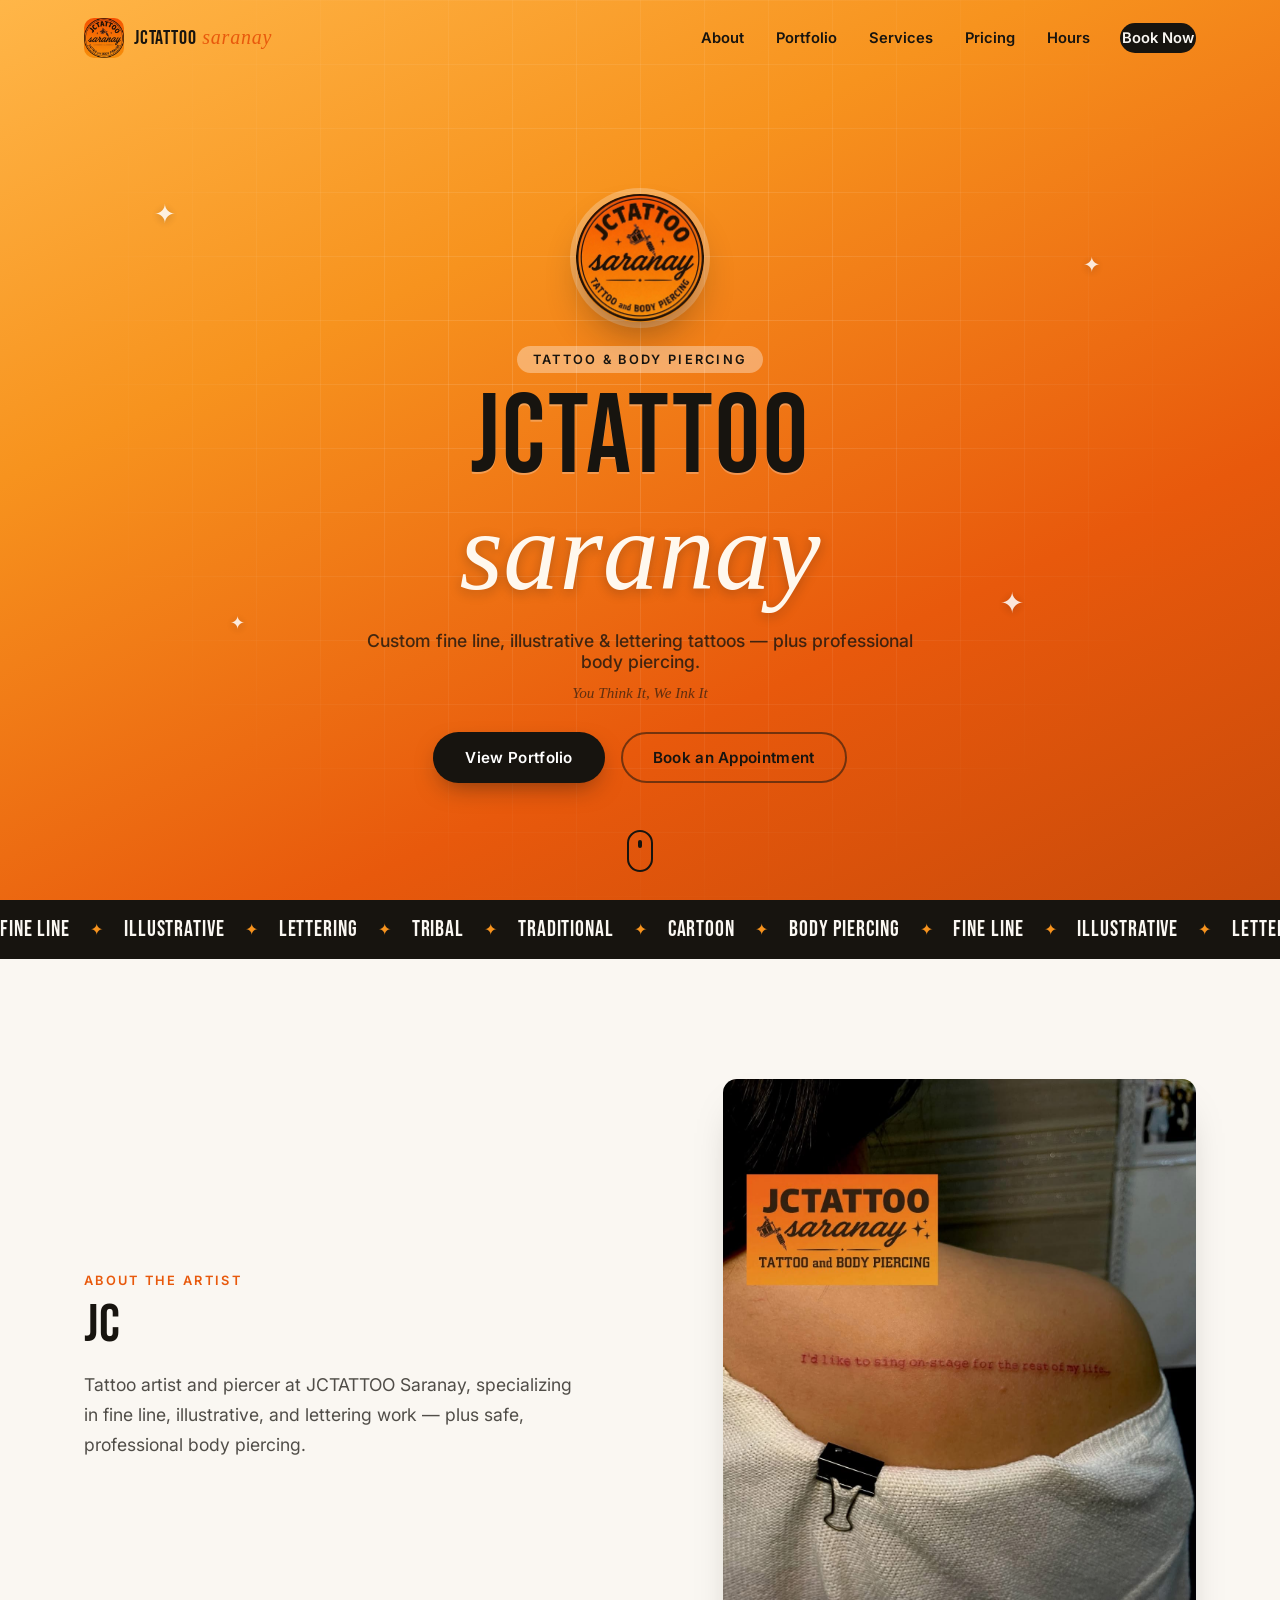
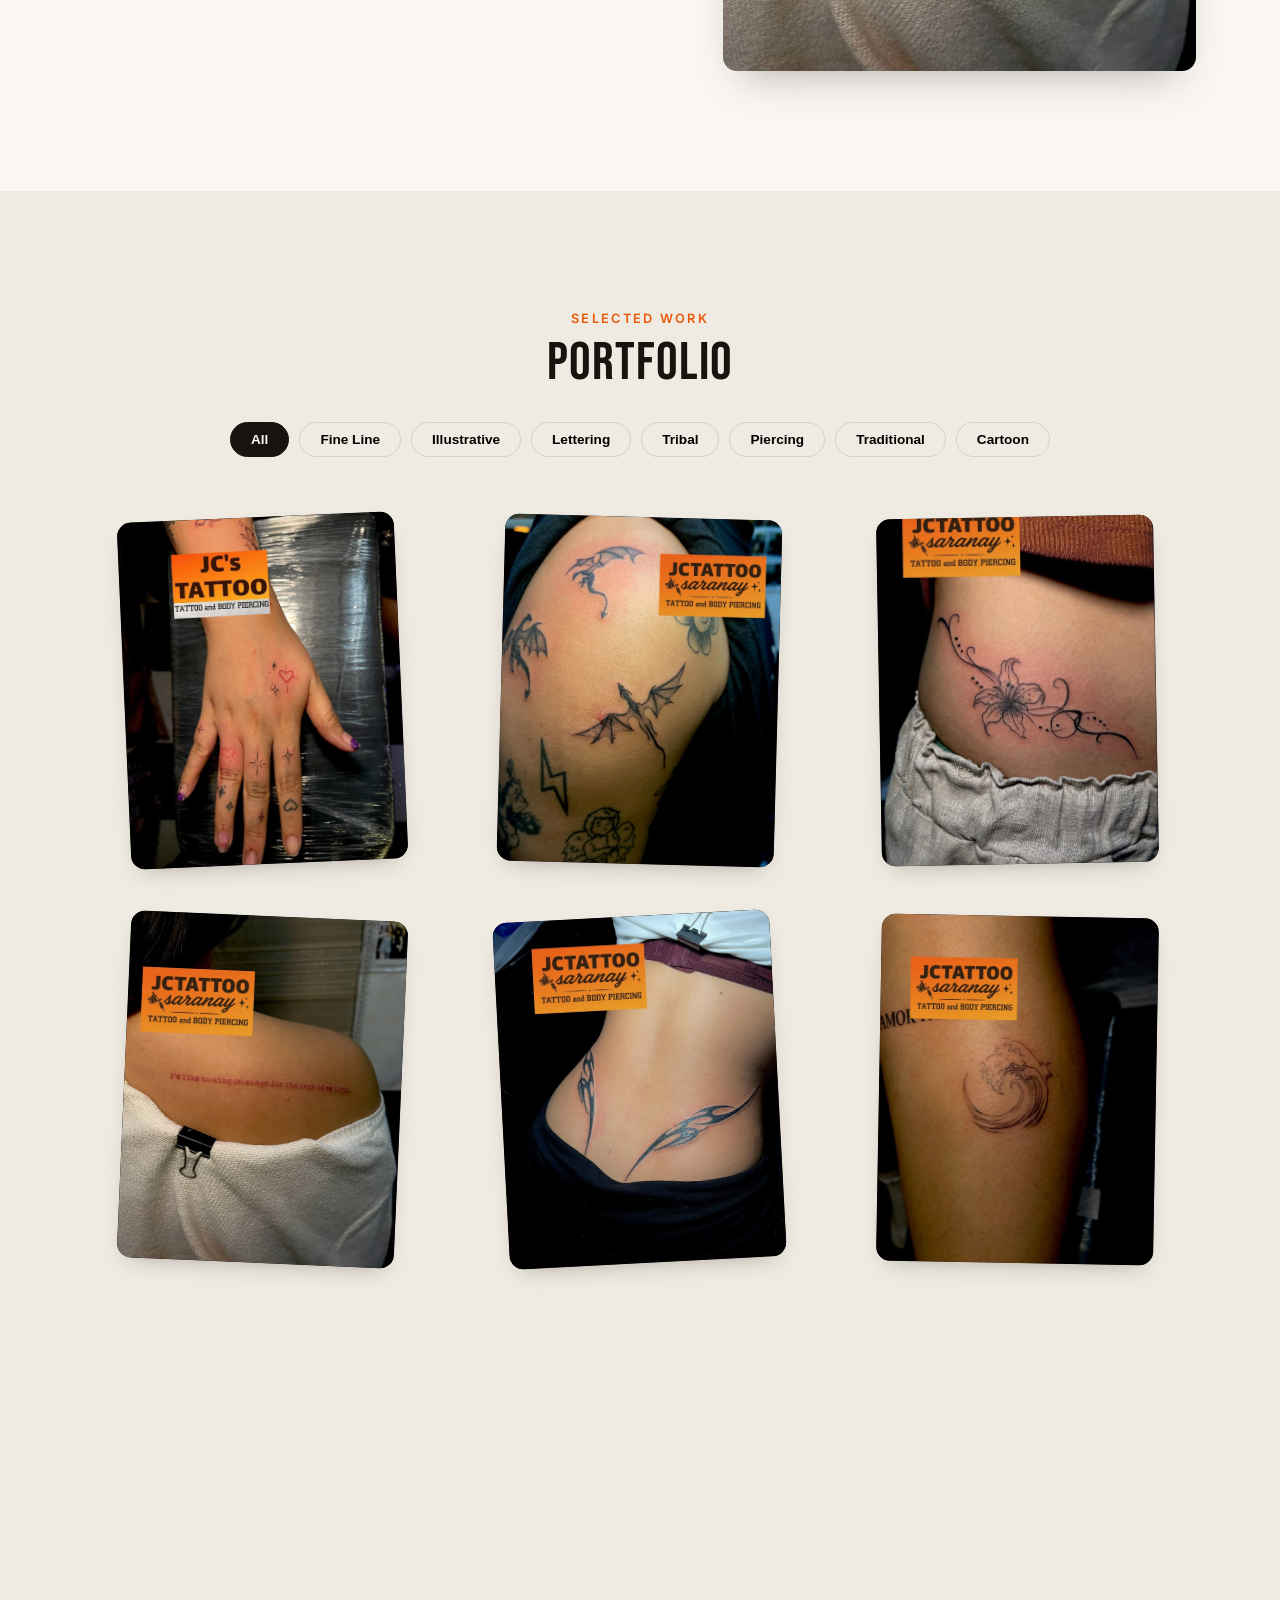
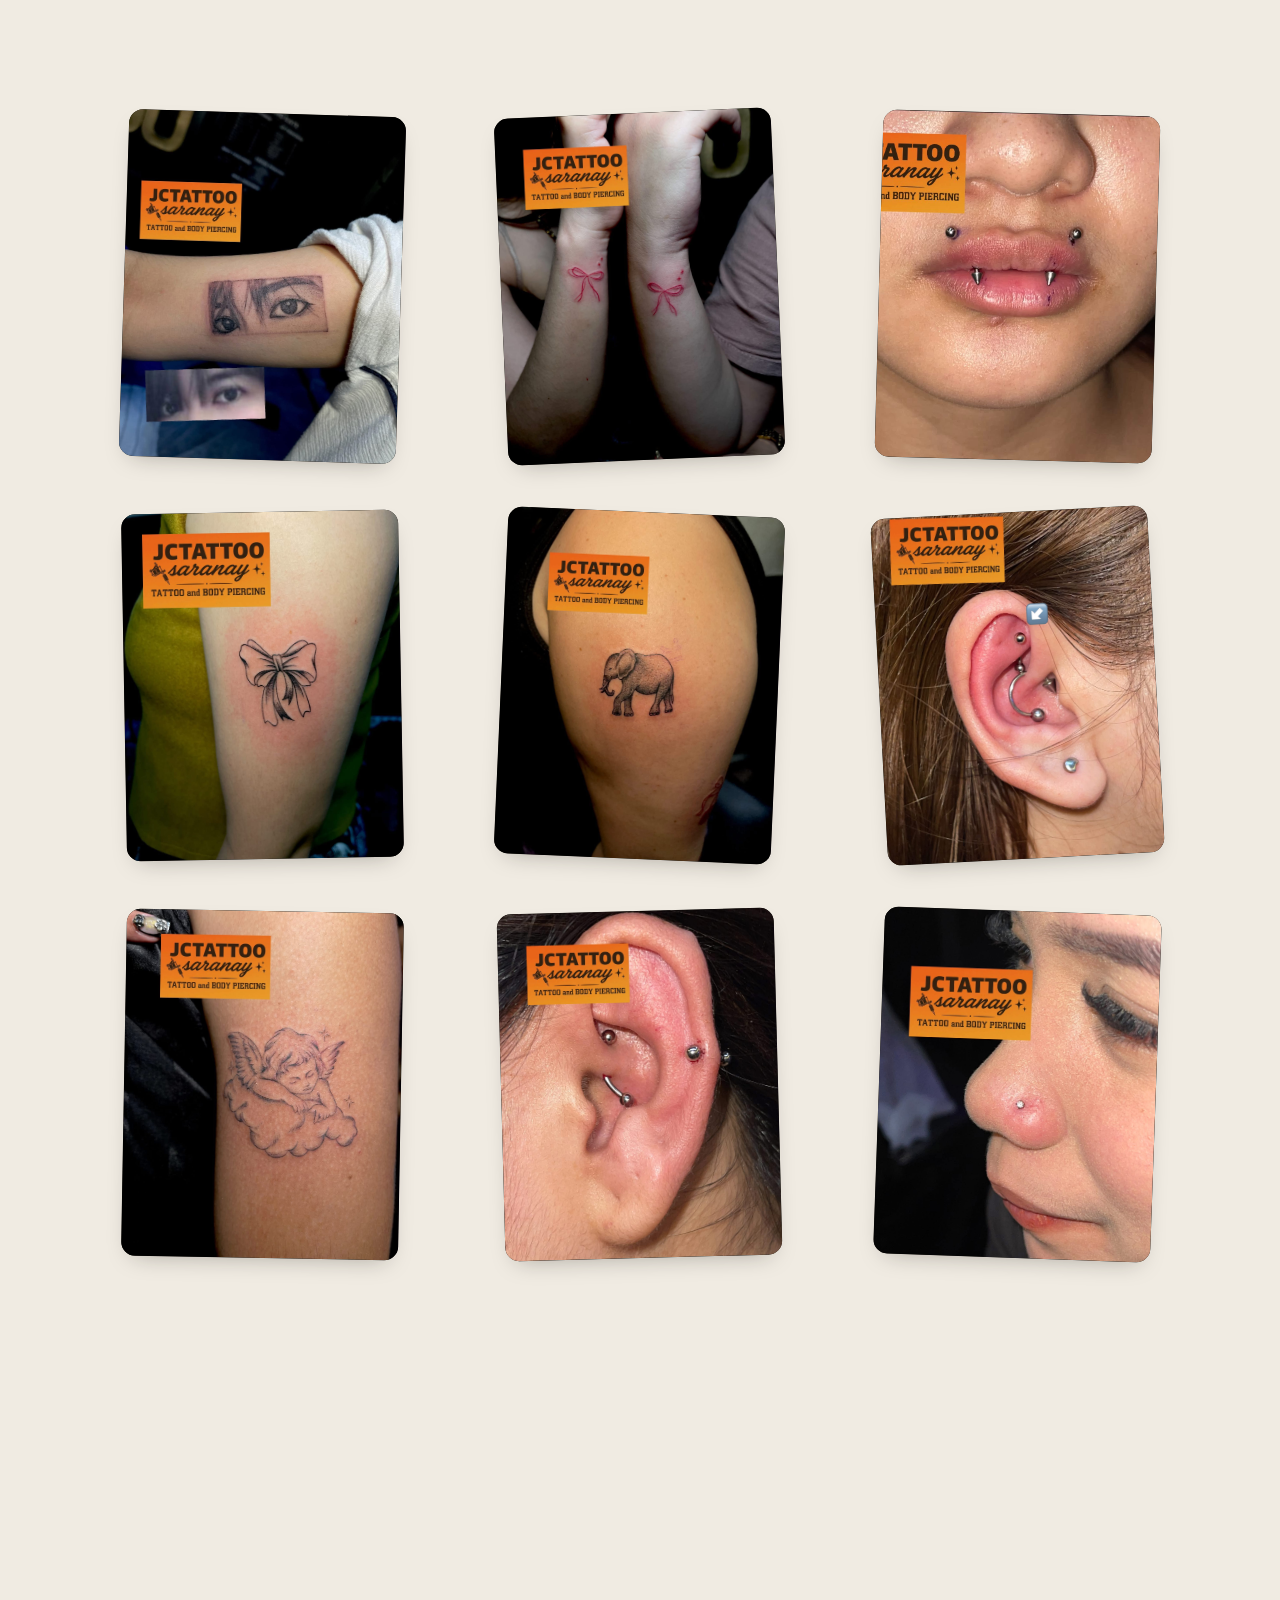
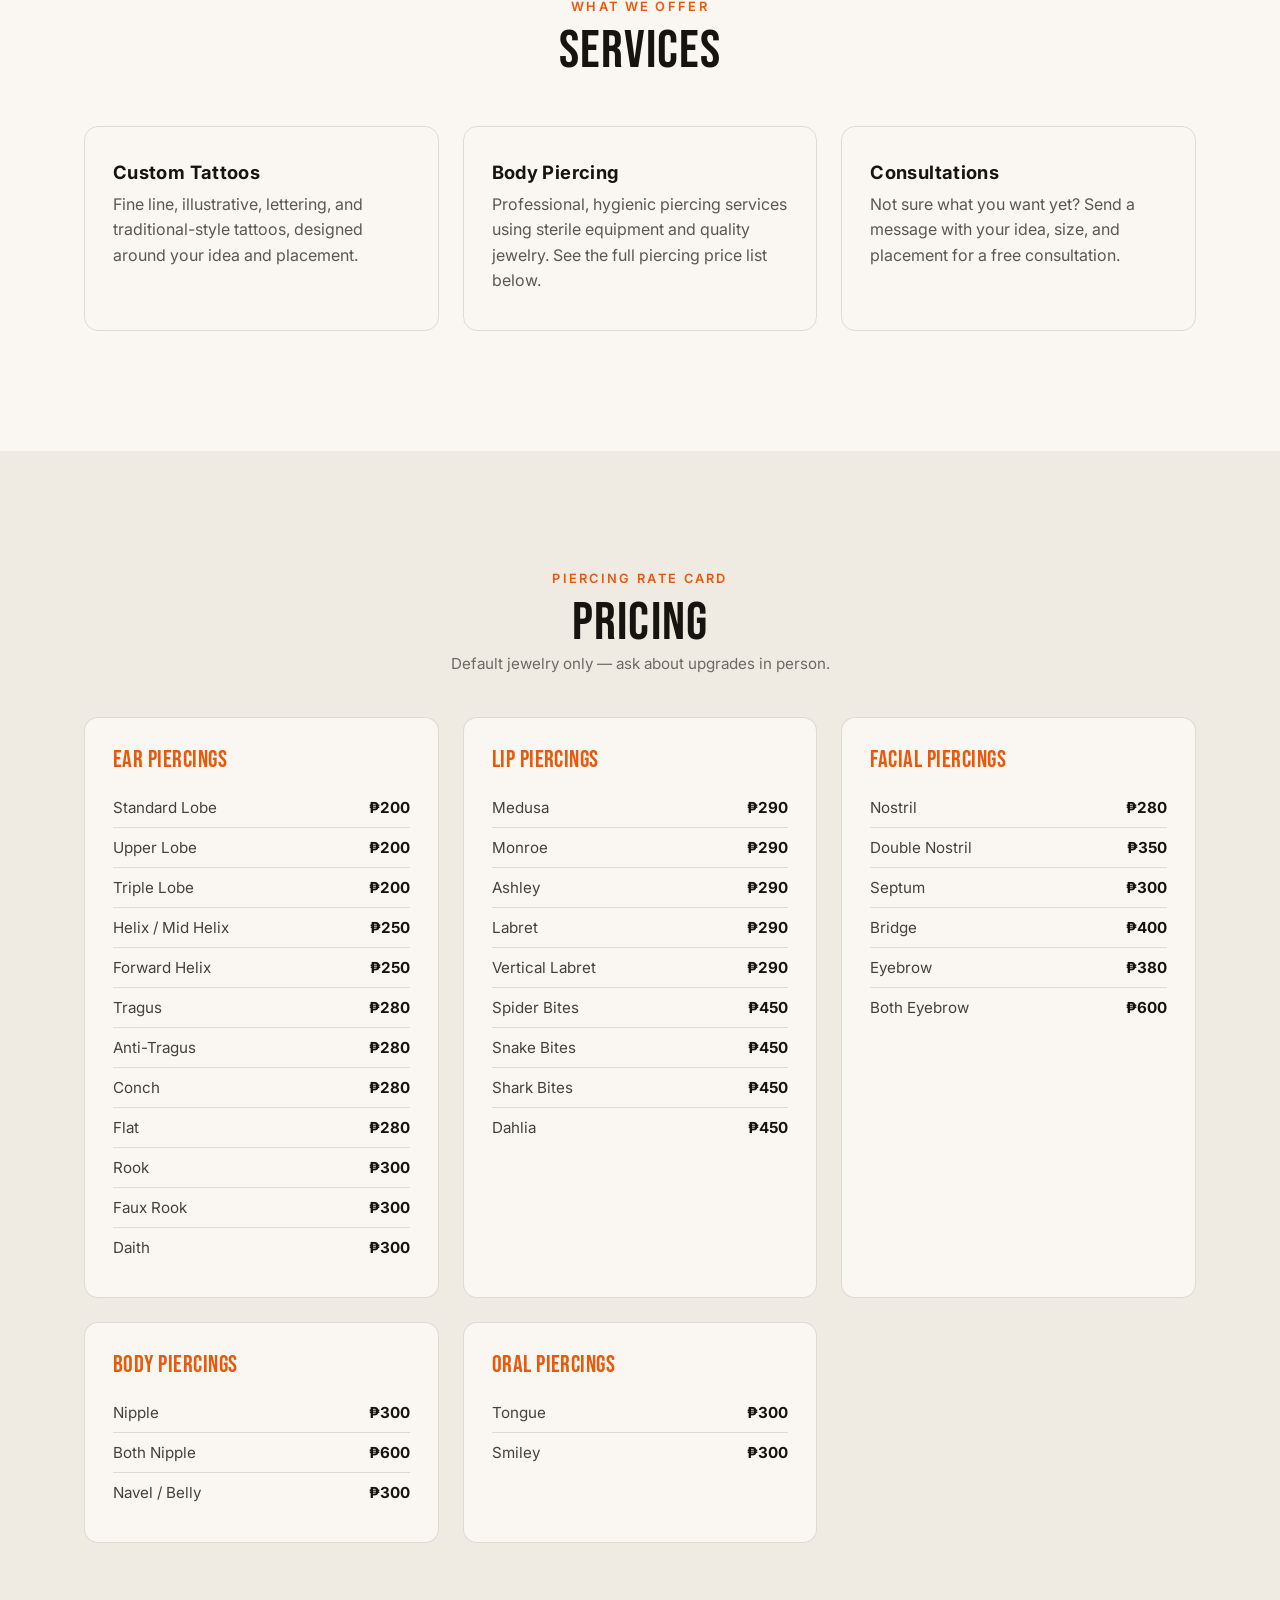
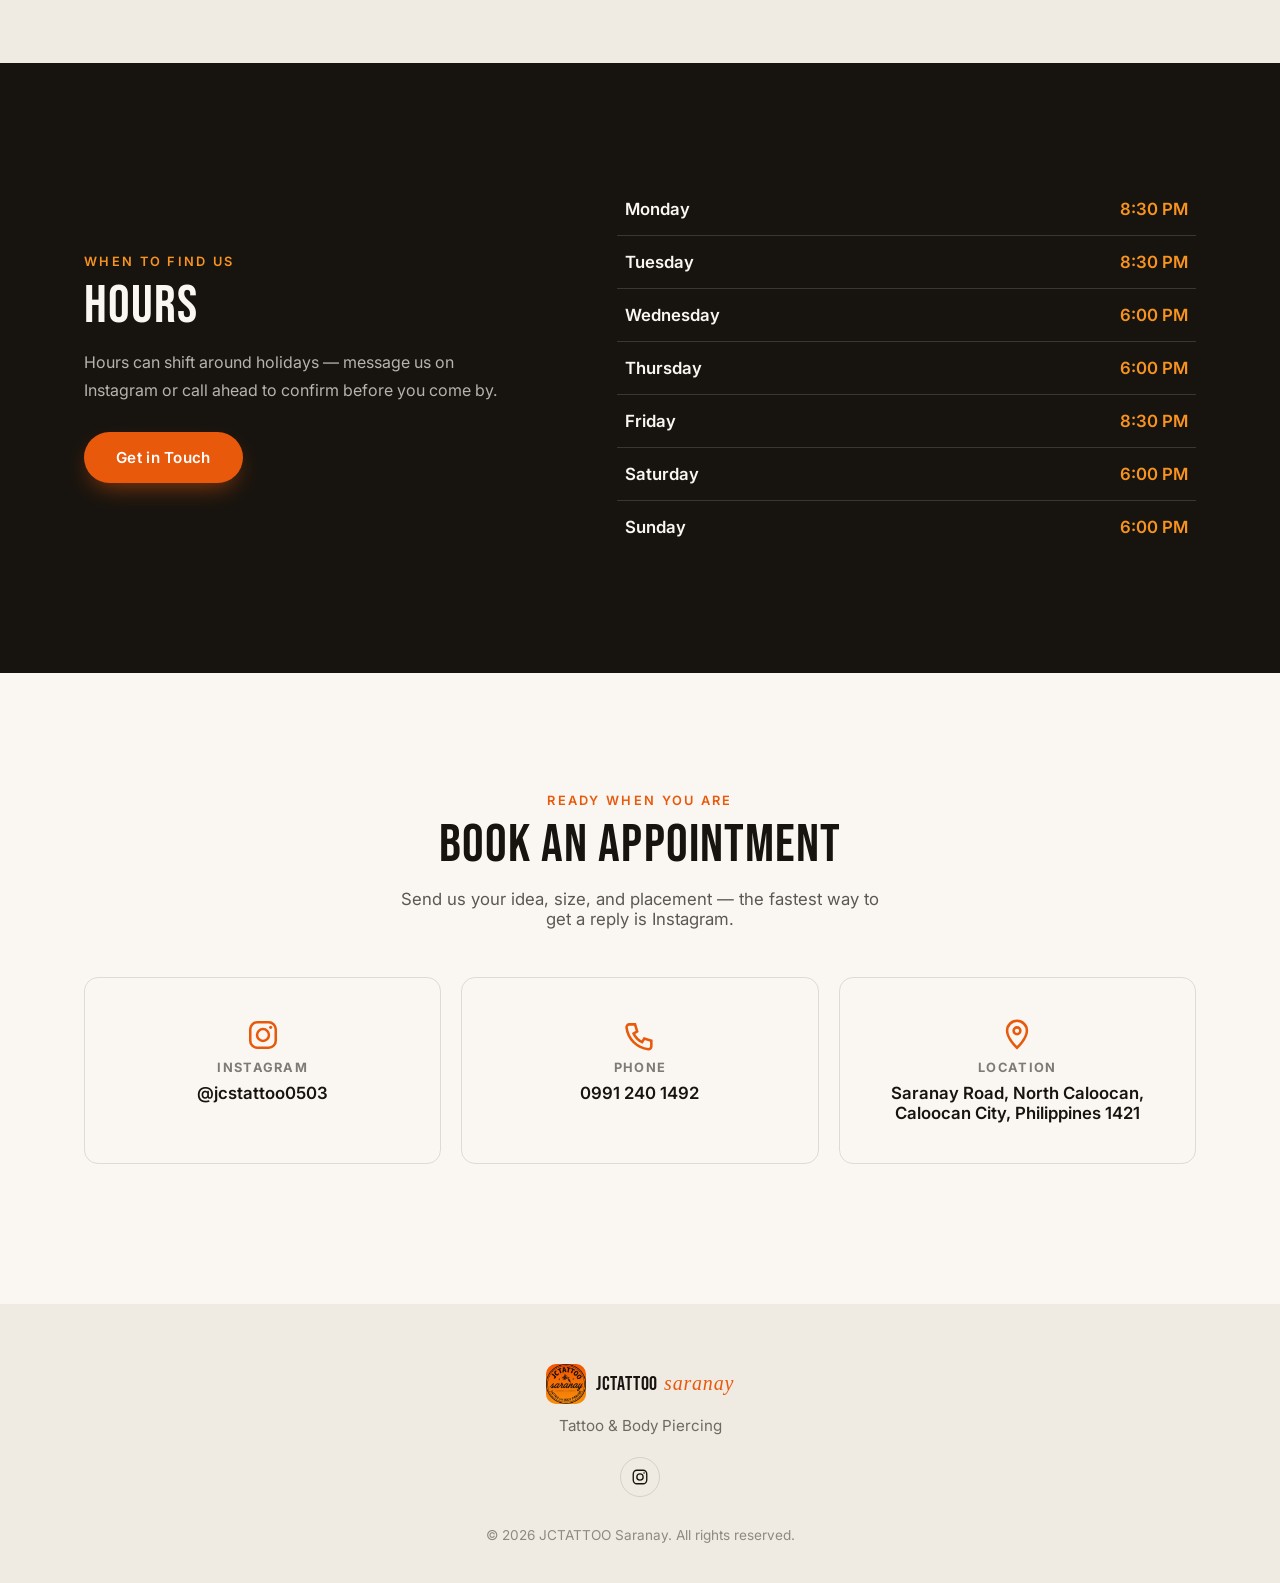
==== commit 2b60f9fa: "Add real piercing price list section Build a Pricing section from the shop's posted rate card: ear, " ====
--- a/index.html
+++ b/index.html
@@ -29,6 +29,7 @@
         <a href="#about">About</a>
         <a href="#portfolio">Portfolio</a>
         <a href="#services">Services</a>
+        <a href="#pricing">Pricing</a>
         <a href="#hours">Hours</a>
         <a href="#contact" class="nav-cta">Book Now</a>
       </nav>
@@ -115,6 +116,15 @@
         <p class="eyebrow reveal center">What We Offer</p>
         <h2 class="reveal center">Services</h2>
         <div class="services-grid" id="servicesGrid"></div>
+      </div>
+    </section>
+
+    <section class="pricing" id="pricing">
+      <div class="container">
+        <p class="eyebrow reveal center">Piercing Rate Card</p>
+        <h2 class="reveal center">Pricing</h2>
+        <p class="pricing-note reveal center">Default jewelry only — ask about upgrades in person.</p>
+        <div class="pricing-grid" id="pricingGrid"></div>
       </div>
     </section>
 
--- a/css/styles.css
+++ b/css/styles.css
@@ -469,6 +469,55 @@
   color: rgba(23, 20, 15, 0.7);
   line-height: 1.6;
   margin: 0;
+}
+
+/* ---------- Pricing ---------- */
+.pricing { padding: 120px 0; background: var(--paper-dim); }
+.pricing-note {
+  color: rgba(23, 20, 15, 0.6);
+  margin: -12px 0 44px;
+  font-size: 0.95rem;
+}
+.pricing-grid {
+  display: grid;
+  grid-template-columns: repeat(3, 1fr);
+  gap: 24px;
+}
+.pricing-card {
+  background: var(--paper);
+  border: 1px solid var(--line);
+  border-radius: var(--radius);
+  padding: 30px 28px;
+}
+.pricing-card h3 {
+  font-family: var(--font-display);
+  font-size: 1.5rem;
+  letter-spacing: 0.02em;
+  color: var(--accent);
+  margin-bottom: 16px;
+}
+.pricing-list {
+  list-style: none;
+  margin: 0;
+  padding: 0;
+}
+.pricing-list li {
+  display: flex;
+  justify-content: space-between;
+  gap: 12px;
+  padding: 10px 0;
+  border-bottom: 1px solid var(--line);
+  font-size: 0.95rem;
+}
+.pricing-list li:last-child { border-bottom: none; }
+.pricing-item-name { color: rgba(23, 20, 15, 0.8); }
+.pricing-item-price { font-weight: 700; white-space: nowrap; }
+
+@media (max-width: 900px) {
+  .pricing-grid { grid-template-columns: 1fr 1fr; }
+}
+@media (max-width: 720px) {
+  .pricing-grid { grid-template-columns: 1fr; }
 }
 
 /* ---------- Hours ---------- */
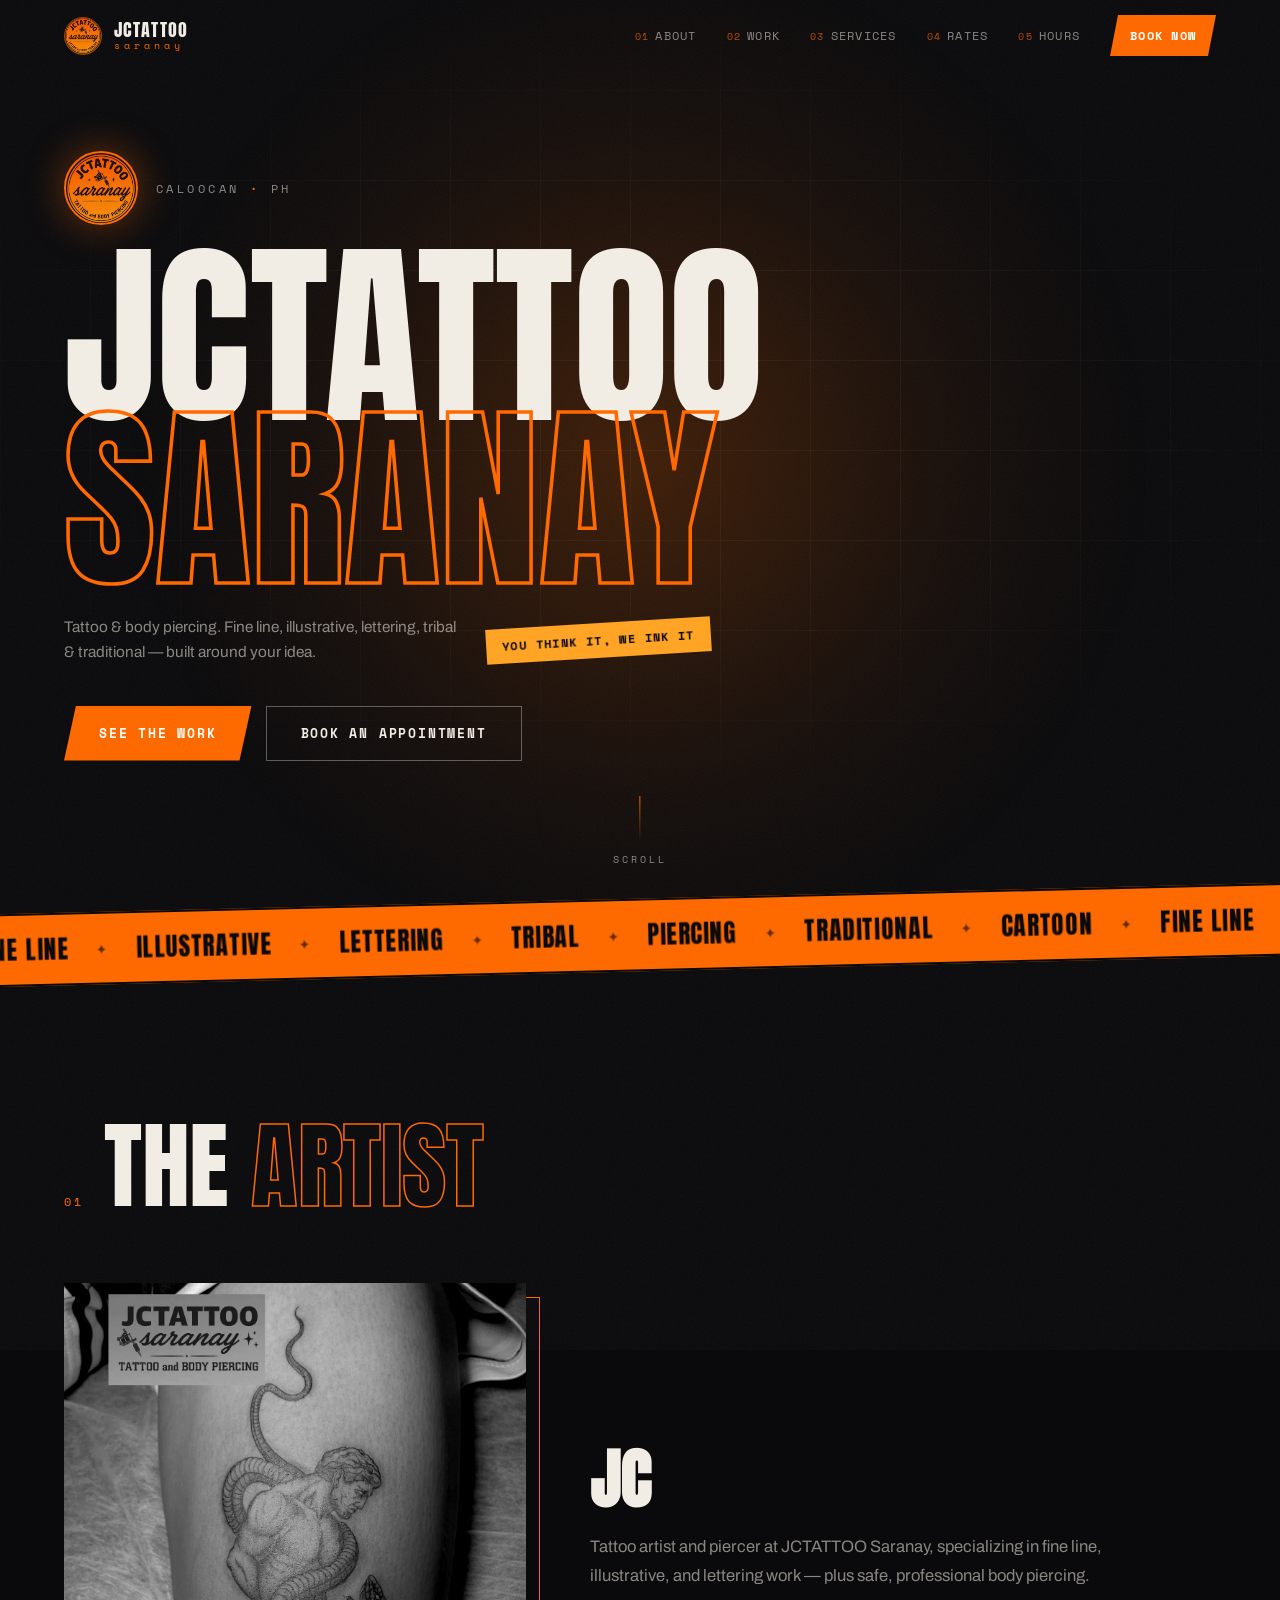
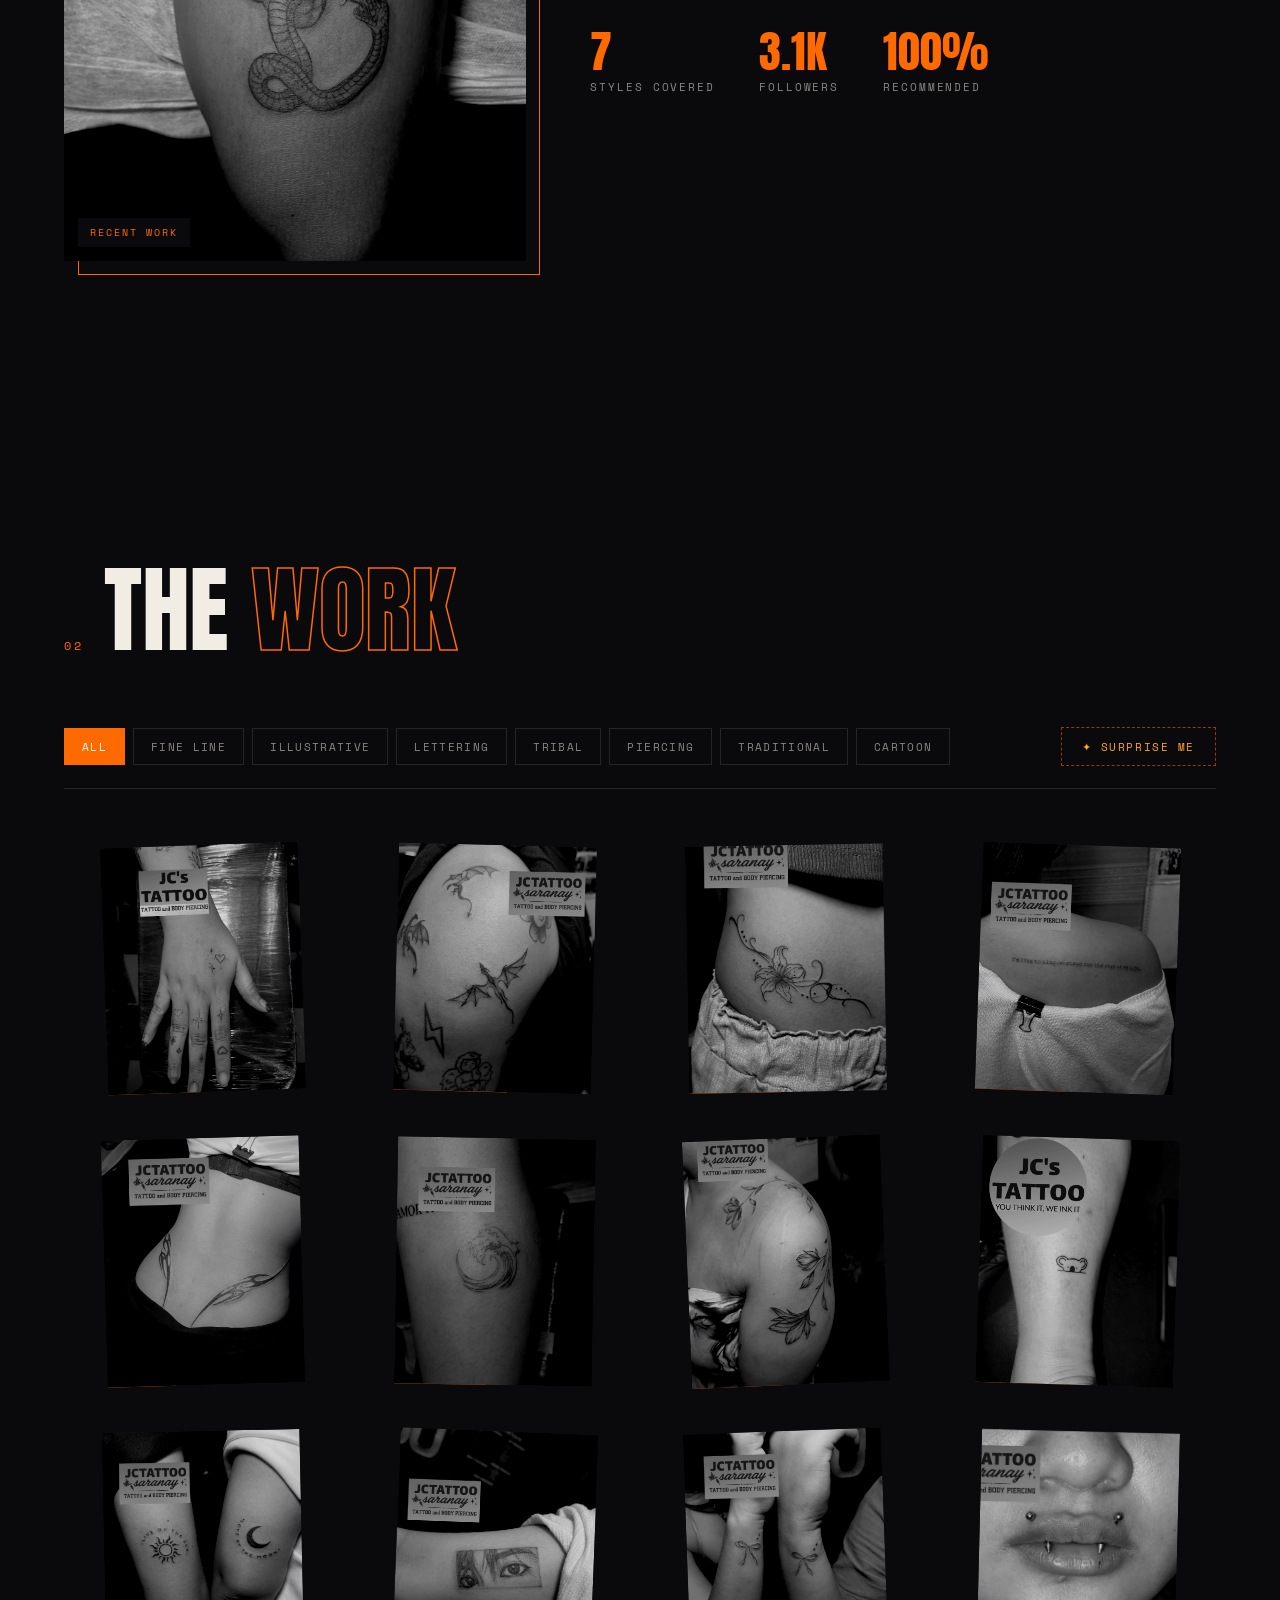
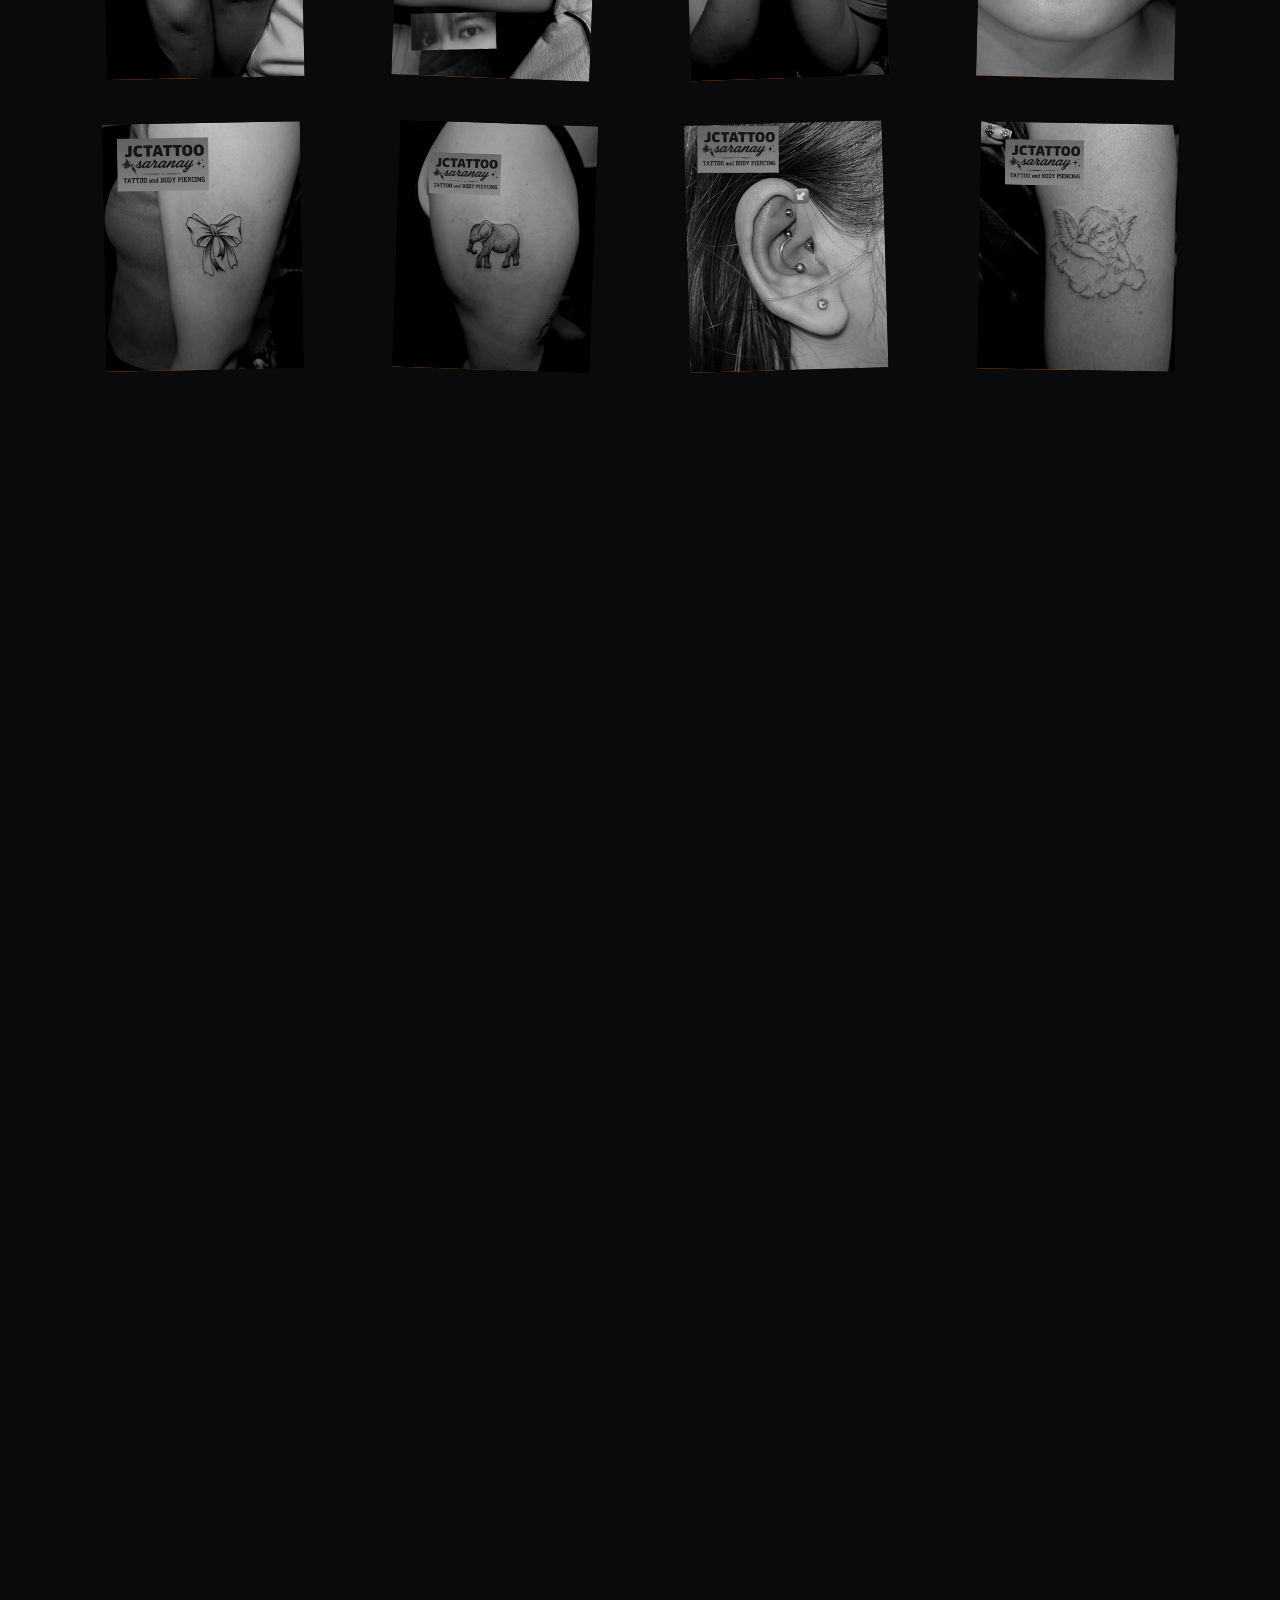
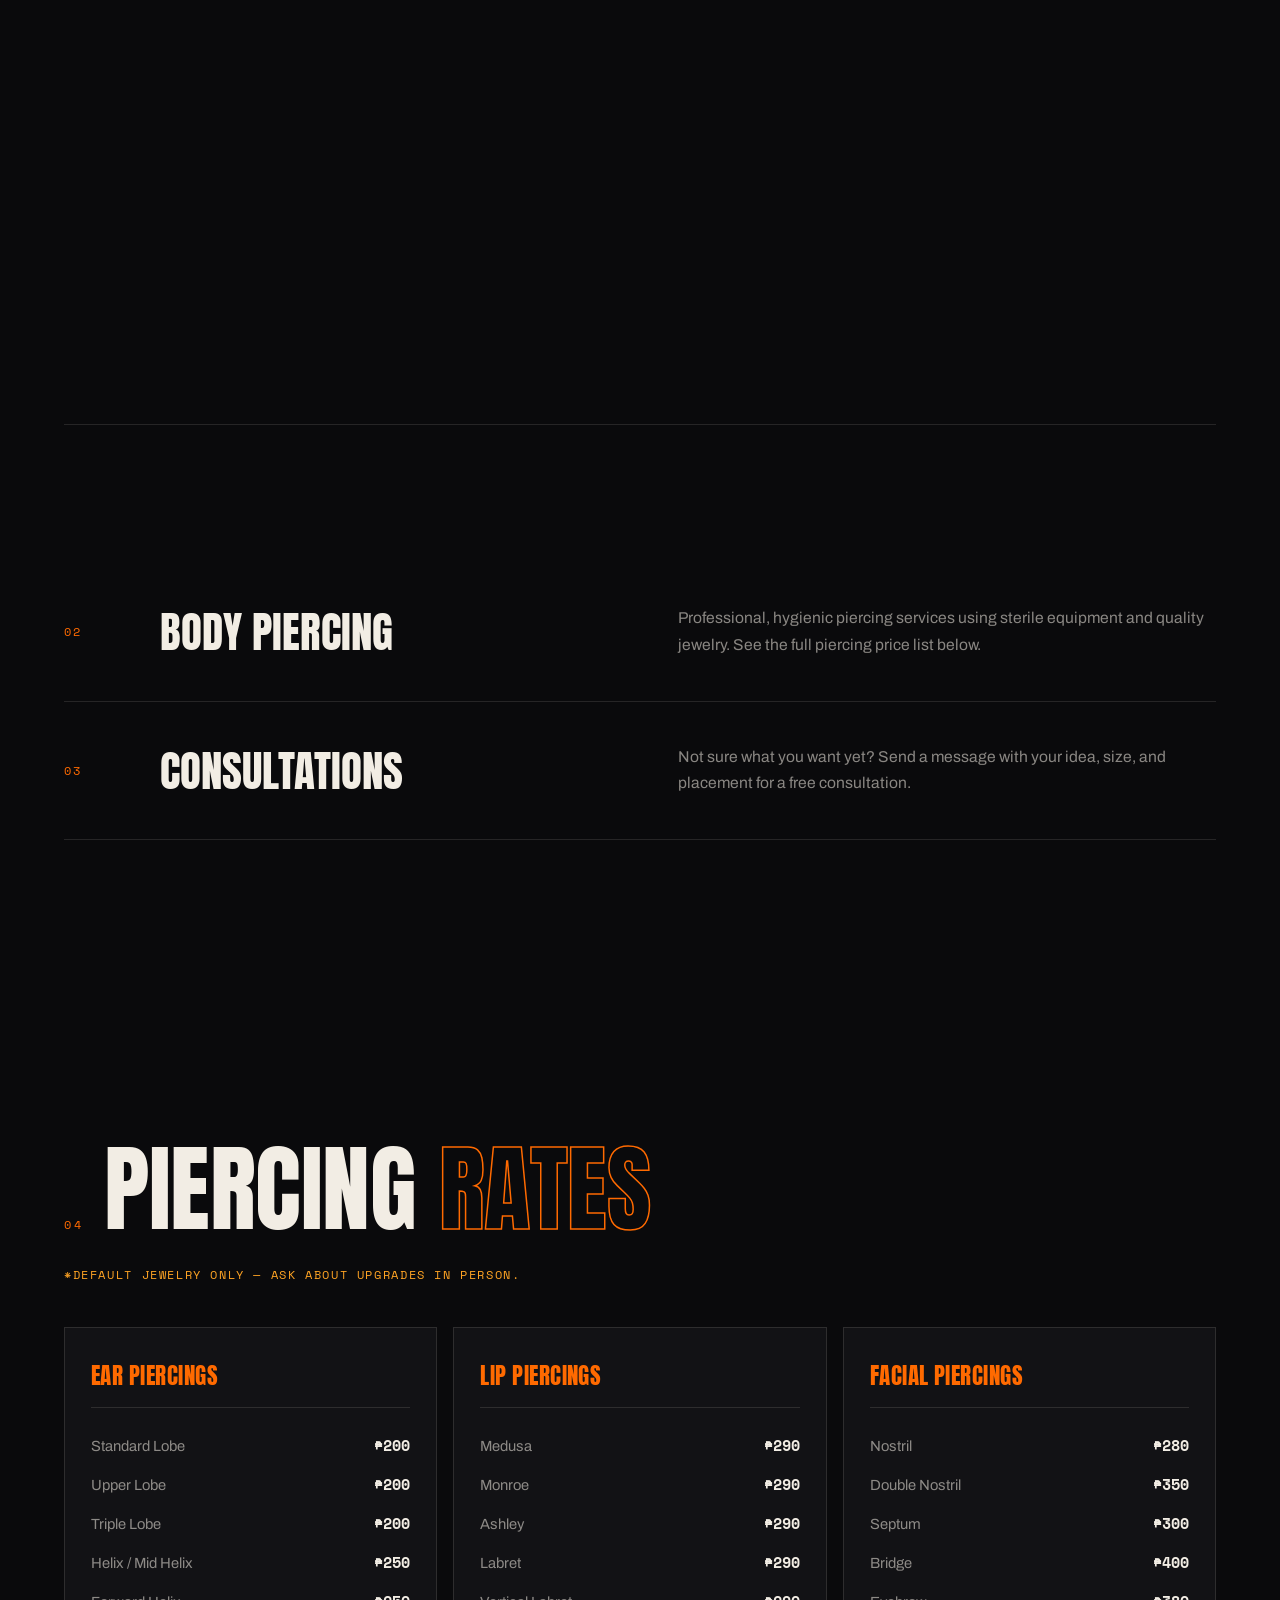
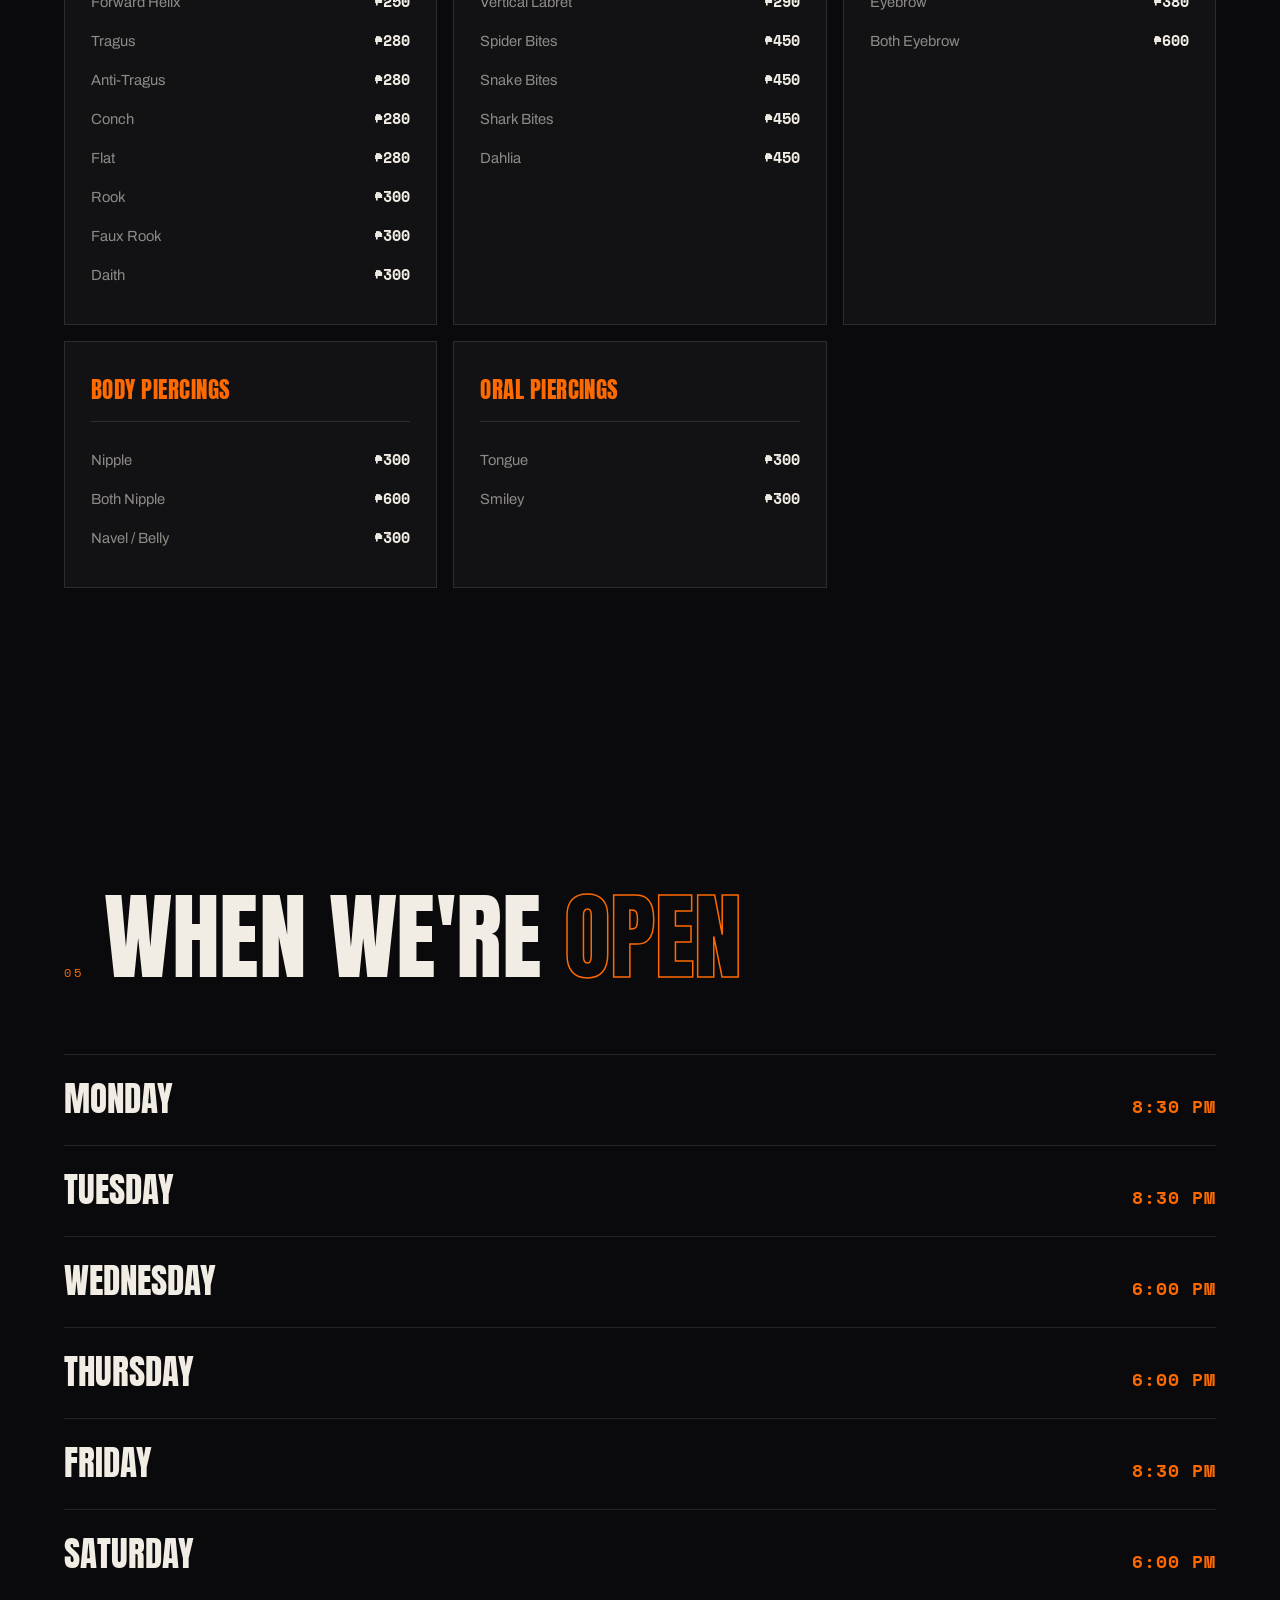
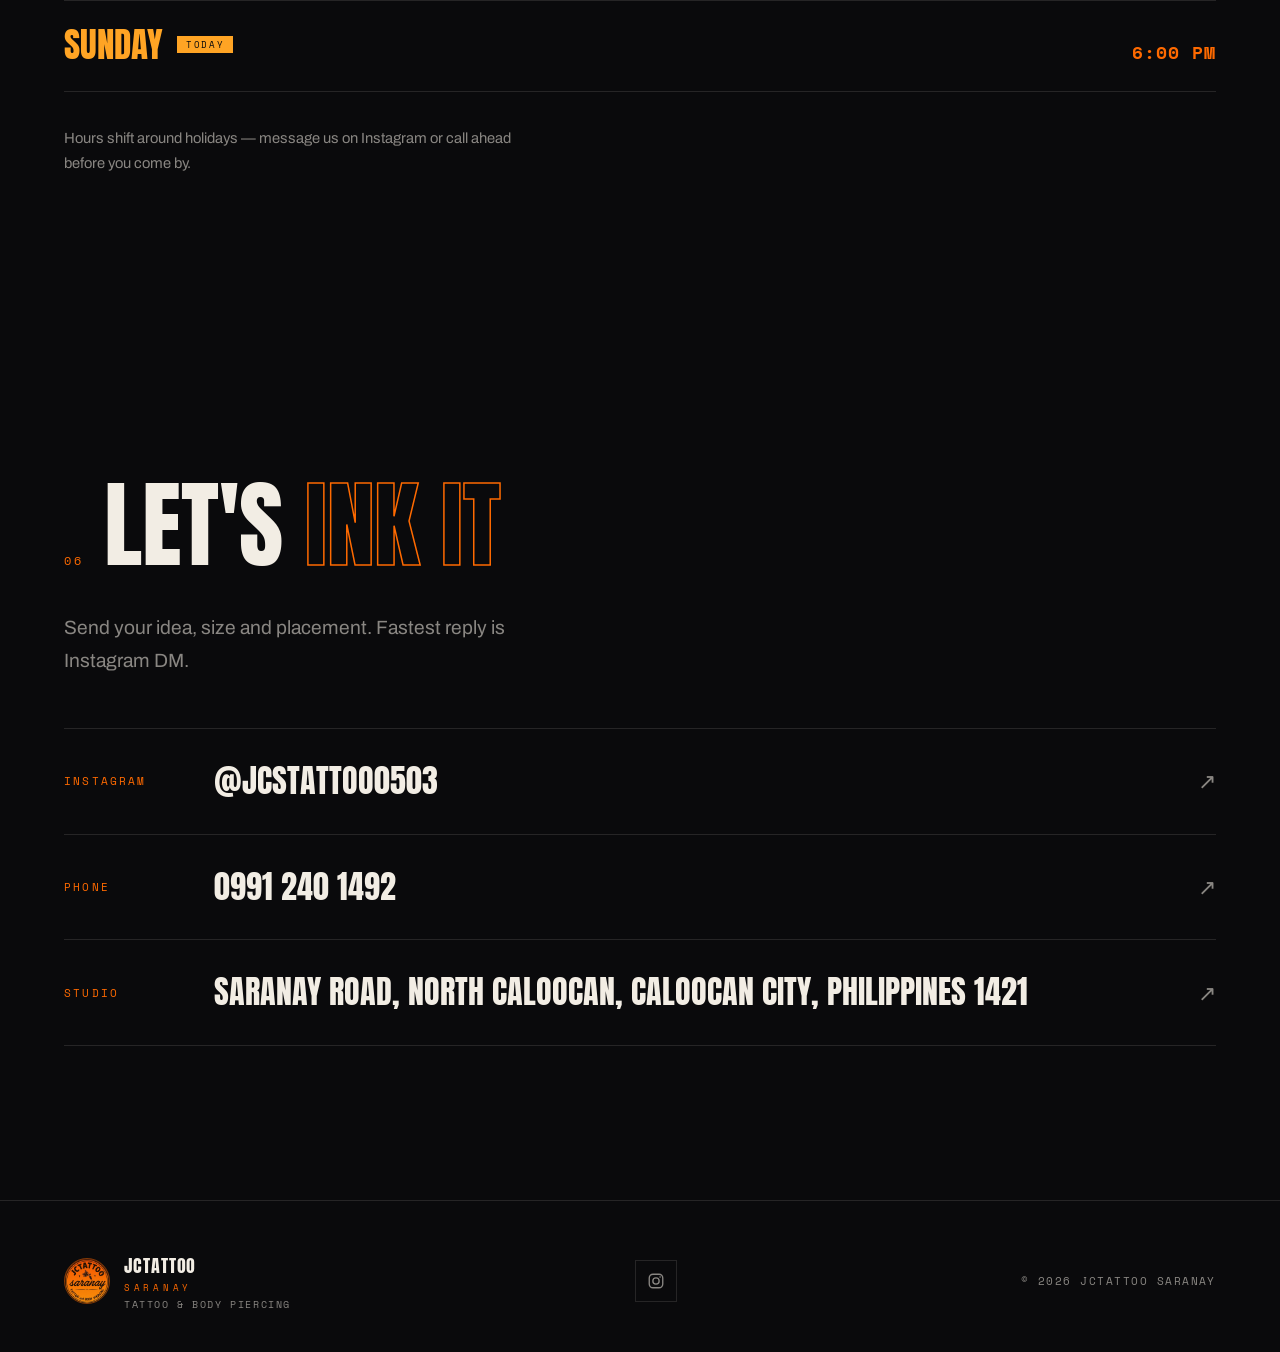
==== commit d8a3b3bf: "Revamp: dark studio aesthetic, drop the corporate look Full visual rebuild away from the cream minim" ====
--- a/index.html
+++ b/index.html
@@ -4,175 +4,194 @@
   <meta charset="UTF-8" />
   <meta name="viewport" content="width=device-width, initial-scale=1.0" />
   <title>JCTATTOO Saranay — Tattoo &amp; Body Piercing</title>
-  <meta name="description" content="JCTATTOO Saranay: custom tattoos and professional body piercing. Fine line, illustrative, and lettering work." />
+  <meta name="description" content="JCTATTOO Saranay — Caloocan tattoo and body piercing studio. Fine line, illustrative, lettering, tribal and traditional work. You think it, we ink it." />
   <link rel="icon" type="image/jpeg" href="assets/brand/logo.jpeg" />
   <link rel="preconnect" href="https://fonts.googleapis.com" />
   <link rel="preconnect" href="https://fonts.gstatic.com" crossorigin />
-  <link href="https://fonts.googleapis.com/css2?family=Bebas+Neue&family=Inter:wght@400;500;600;700&display=swap" rel="stylesheet" />
+  <link href="https://fonts.googleapis.com/css2?family=Anton&family=Archivo:wght@400;600;800&family=Space+Mono:wght@400;700&display=swap" rel="stylesheet" />
   <link rel="stylesheet" href="css/styles.css" />
 </head>
 <body>
   <a class="skip-link" href="#main">Skip to content</a>
 
+  <div class="grain" aria-hidden="true"></div>
+  <div class="cursor-glow" id="cursorGlow" aria-hidden="true"></div>
+  <div class="scroll-bar" id="scrollBar" aria-hidden="true"></div>
+
   <header class="site-header" id="siteHeader">
-    <div class="header-inner container">
+    <div class="header-inner">
       <a href="#home" class="brand">
         <img src="assets/brand/logo.jpeg" alt="JCTATTOO Saranay logo" class="brand-logo" />
-        <span class="brand-name">JCTATTOO <em>saranay</em></span>
+        <span class="brand-name">JCTATTOO<em>saranay</em></span>
       </a>
 
       <button class="nav-toggle" id="navToggle" aria-label="Toggle navigation" aria-expanded="false" aria-controls="primaryNav">
-        <span></span><span></span><span></span>
+        <span></span><span></span>
       </button>
 
       <nav class="primary-nav" id="primaryNav">
-        <a href="#about">About</a>
-        <a href="#portfolio">Portfolio</a>
-        <a href="#services">Services</a>
-        <a href="#pricing">Pricing</a>
-        <a href="#hours">Hours</a>
+        <a href="#about"><i>01</i>About</a>
+        <a href="#portfolio"><i>02</i>Work</a>
+        <a href="#services"><i>03</i>Services</a>
+        <a href="#pricing"><i>04</i>Rates</a>
+        <a href="#hours"><i>05</i>Hours</a>
         <a href="#contact" class="nav-cta">Book Now</a>
       </nav>
     </div>
   </header>
 
   <main id="main">
+    <!-- ===================== HERO ===================== -->
     <section class="hero" id="home">
-      <span class="sparkle sparkle-1" aria-hidden="true">✦</span>
-      <span class="sparkle sparkle-2" aria-hidden="true">✦</span>
-      <span class="sparkle sparkle-3" aria-hidden="true">✦</span>
-      <span class="sparkle sparkle-4" aria-hidden="true">✦</span>
-
-      <div class="hero-inner container">
-        <img src="assets/brand/logo.jpeg" alt="JCTATTOO Saranay badge logo" class="hero-badge reveal" />
-        <p class="eyebrow eyebrow-hero reveal">Tattoo &amp; Body Piercing</p>
-        <h1 class="reveal">JCTATTOO<br /><span class="script">saranay</span></h1>
-        <p class="hero-sub reveal">Custom fine line, illustrative &amp; lettering tattoos — plus professional body piercing.</p>
-        <p class="hero-motto reveal" id="heroMotto">You Think It, We Ink It</p>
-        <div class="hero-actions reveal">
-          <a href="#portfolio" class="btn btn-primary">View Portfolio</a>
-          <a href="#contact" class="btn btn-ghost btn-ghost-dark">Book an Appointment</a>
-        </div>
-      </div>
+      <div class="hero-glow" aria-hidden="true"></div>
+
+      <div class="hero-inner">
+        <div class="hero-top">
+          <img src="assets/brand/logo.jpeg" alt="JCTATTOO Saranay badge" class="hero-badge" />
+          <span class="hero-est">Caloocan <b>·</b> PH</span>
+        </div>
+
+        <h1 class="hero-title">
+          <span class="line line-solid">JCTATTOO</span>
+          <span class="line line-outline">SARANAY</span>
+        </h1>
+
+        <div class="hero-meta">
+          <p class="hero-sub">
+            Tattoo &amp; body piercing. Fine line, illustrative, lettering,
+            tribal &amp; traditional — built around your idea.
+          </p>
+          <span class="hero-sticker" id="heroMotto">You Think It, We Ink It</span>
+        </div>
+
+        <div class="hero-actions">
+          <a href="#portfolio" class="btn btn-solid">See the Work</a>
+          <a href="#contact" class="btn btn-line">Book an Appointment</a>
+        </div>
+      </div>
+
       <a href="#about" class="scroll-cue" aria-label="Scroll down">
-        <span></span>
+        <span class="scroll-cue-line"></span>
+        <span class="scroll-cue-text">Scroll</span>
       </a>
     </section>
 
+    <!-- ===================== MARQUEE ===================== -->
     <div class="marquee" aria-hidden="true">
-      <div class="marquee-track">
-        <span>Fine Line</span><span class="dot">✦</span>
-        <span>Illustrative</span><span class="dot">✦</span>
-        <span>Lettering</span><span class="dot">✦</span>
-        <span>Tribal</span><span class="dot">✦</span>
-        <span>Traditional</span><span class="dot">✦</span>
-        <span>Cartoon</span><span class="dot">✦</span>
-        <span>Body Piercing</span><span class="dot">✦</span>
-        <span>Fine Line</span><span class="dot">✦</span>
-        <span>Illustrative</span><span class="dot">✦</span>
-        <span>Lettering</span><span class="dot">✦</span>
-        <span>Tribal</span><span class="dot">✦</span>
-        <span>Traditional</span><span class="dot">✦</span>
-        <span>Cartoon</span><span class="dot">✦</span>
-        <span>Body Piercing</span><span class="dot">✦</span>
-      </div>
+      <div class="marquee-track" id="marqueeTrack"></div>
     </div>
 
-    <section class="about" id="about">
-      <div class="container about-inner">
-        <div class="about-text reveal">
-          <p class="eyebrow">About the Artist</p>
-          <h2 id="artistName">JC</h2>
-          <p class="about-bio" id="artistBio">
-            Tattoo artist and piercer at JCTATTOO Saranay, specializing in fine line, illustrative, and
-            lettering work — plus safe, professional body piercing.
-          </p>
-        </div>
-        <div class="about-media reveal">
-          <img src="assets/portfolio/script-shoulder.jpeg" alt="Fine line script tattoo, an example of the artist's lettering work" />
-        </div>
-      </div>
-    </section>
-
-    <section class="portfolio" id="portfolio">
-      <div class="container">
-        <p class="eyebrow reveal center">Selected Work</p>
-        <h2 class="reveal center">Portfolio</h2>
-
-        <div class="gallery-filters reveal center" id="galleryFilters">
-          <button class="filter-btn active" data-filter="all">All</button>
+    <!-- ===================== ABOUT ===================== -->
+    <section class="section about" id="about">
+      <div class="wrap">
+        <div class="section-head reveal">
+          <span class="section-num">01</span>
+          <h2 class="section-title">The <em>Artist</em></h2>
+        </div>
+
+        <div class="about-grid">
+          <div class="about-media reveal">
+            <img src="assets/portfolio/hercules-snake.jpeg" alt="Illustrative black and grey tattoo of a figure wrestling a serpent" />
+            <span class="about-media-tag">Recent work</span>
+          </div>
+          <div class="about-text reveal">
+            <h3 id="artistName">JC</h3>
+            <p class="about-bio" id="artistBio"></p>
+            <ul class="about-stats">
+              <li><b>7</b><span>Styles covered</span></li>
+              <li><b>3.1K</b><span>Followers</span></li>
+              <li><b>100%</b><span>Recommended</span></li>
+            </ul>
+          </div>
+        </div>
+      </div>
+    </section>
+
+    <!-- ===================== PORTFOLIO ===================== -->
+    <section class="section portfolio" id="portfolio">
+      <div class="wrap">
+        <div class="section-head reveal">
+          <span class="section-num">02</span>
+          <h2 class="section-title">The <em>Work</em></h2>
+        </div>
+
+        <div class="gallery-bar reveal">
+          <div class="gallery-filters" id="galleryFilters">
+            <button class="filter-btn active" data-filter="all">All</button>
+          </div>
+          <button class="surprise-btn" id="surpriseBtn">
+            <span class="spark">✦</span> Surprise me
+          </button>
         </div>
 
         <div class="gallery" id="gallery"></div>
-
-        <div class="surprise-wrap reveal center">
-          <button class="btn btn-ghost surprise-btn" id="surpriseBtn">✦ Surprise Me</button>
-        </div>
-      </div>
-    </section>
-
-    <section class="services" id="services">
-      <div class="container">
-        <p class="eyebrow reveal center">What We Offer</p>
-        <h2 class="reveal center">Services</h2>
-        <div class="services-grid" id="servicesGrid"></div>
-      </div>
-    </section>
-
-    <section class="pricing" id="pricing">
-      <div class="container">
-        <p class="eyebrow reveal center">Piercing Rate Card</p>
-        <h2 class="reveal center">Pricing</h2>
-        <p class="pricing-note reveal center">Default jewelry only — ask about upgrades in person.</p>
+      </div>
+    </section>
+
+    <!-- ===================== SERVICES ===================== -->
+    <section class="section services" id="services">
+      <div class="wrap">
+        <div class="section-head reveal">
+          <span class="section-num">03</span>
+          <h2 class="section-title">What We <em>Do</em></h2>
+        </div>
+        <div class="service-rows" id="servicesGrid"></div>
+      </div>
+    </section>
+
+    <!-- ===================== PRICING ===================== -->
+    <section class="section pricing" id="pricing">
+      <div class="wrap">
+        <div class="section-head reveal">
+          <span class="section-num">04</span>
+          <h2 class="section-title">Piercing <em>Rates</em></h2>
+        </div>
+        <p class="pricing-note reveal">*Default jewelry only — ask about upgrades in person.</p>
         <div class="pricing-grid" id="pricingGrid"></div>
       </div>
     </section>
 
-    <section class="hours" id="hours">
-      <div class="container hours-inner">
-        <div class="hours-text reveal">
-          <p class="eyebrow">When to Find Us</p>
-          <h2>Hours</h2>
-          <p class="hours-note">Hours can shift around holidays — message us on Instagram or call ahead to confirm before you come by.</p>
-          <div class="hours-actions">
-            <a href="#contact" class="btn btn-primary">Get in Touch</a>
-          </div>
-        </div>
-        <div class="hours-table-wrap reveal">
-          <table class="hours-table" id="hoursTable"></table>
-        </div>
-      </div>
-    </section>
-
-    <section class="contact" id="contact">
-      <div class="container contact-inner">
-        <p class="eyebrow reveal center">Ready When You Are</p>
-        <h2 class="reveal center">Book an Appointment</h2>
-        <p class="contact-sub reveal center">
-          Send us your idea, size, and placement — the fastest way to get a reply is Instagram.
+    <!-- ===================== HOURS ===================== -->
+    <section class="section hours" id="hours">
+      <div class="wrap">
+        <div class="section-head reveal">
+          <span class="section-num">05</span>
+          <h2 class="section-title">When We're <em>Open</em></h2>
+        </div>
+        <div class="hours-list" id="hoursList"></div>
+        <p class="hours-note reveal">
+          Hours shift around holidays — message us on Instagram or call ahead before you come by.
         </p>
-
-        <div class="contact-cards reveal">
-          <a href="#" id="instagramCard" class="contact-card" target="_blank" rel="noopener">
-            <span class="contact-icon" aria-hidden="true">
-              <svg viewBox="0 0 24 24" fill="none" stroke="currentColor" stroke-width="1.8"><rect x="3" y="3" width="18" height="18" rx="5"/><circle cx="12" cy="12" r="4.2"/><circle cx="17.4" cy="6.6" r="1.1" fill="currentColor" stroke="none"/></svg>
-            </span>
-            <span class="contact-label">Instagram</span>
-            <span class="contact-value" id="instagramValue">@jctattoosaranay</span>
+      </div>
+    </section>
+
+    <!-- ===================== CONTACT ===================== -->
+    <section class="section contact" id="contact">
+      <div class="wrap">
+        <div class="section-head reveal">
+          <span class="section-num">06</span>
+          <h2 class="section-title">Let's <em>Ink It</em></h2>
+        </div>
+
+        <p class="contact-lead reveal">
+          Send your idea, size and placement. Fastest reply is Instagram DM.
+        </p>
+
+        <div class="contact-rows reveal">
+          <a href="#" id="instagramCard" class="contact-row" target="_blank" rel="noopener">
+            <span class="contact-row-label">Instagram</span>
+            <span class="contact-row-value" id="instagramValue"></span>
+            <span class="contact-row-arrow" aria-hidden="true">↗</span>
           </a>
-          <a href="#" id="phoneCard" class="contact-card">
-            <span class="contact-icon" aria-hidden="true">
-              <svg viewBox="0 0 24 24" fill="none" stroke="currentColor" stroke-width="1.8"><path d="M4.5 4.5h4l1.5 5-2.5 1.5a13 13 0 0 0 6 6l1.5-2.5 5 1.5v4a2 2 0 0 1-2.2 2A17.5 17.5 0 0 1 2.5 6.7 2 2 0 0 1 4.5 4.5z"/></svg>
-            </span>
-            <span class="contact-label">Phone</span>
-            <span class="contact-value" id="phoneValue">Coming soon</span>
+          <a href="#" id="phoneCard" class="contact-row">
+            <span class="contact-row-label">Phone</span>
+            <span class="contact-row-value" id="phoneValue"></span>
+            <span class="contact-row-arrow" aria-hidden="true">↗</span>
           </a>
-          <a href="#" id="locationCard" class="contact-card" target="_blank" rel="noopener">
-            <span class="contact-icon" aria-hidden="true">
-              <svg viewBox="0 0 24 24" fill="none" stroke="currentColor" stroke-width="1.8"><path d="M12 21s7-6.5 7-12a7 7 0 1 0-14 0c0 5.5 7 12 7 12z"/><circle cx="12" cy="9" r="2.4"/></svg>
-            </span>
-            <span class="contact-label">Location</span>
-            <span class="contact-value" id="locationValue">Saranay</span>
+          <a href="#" id="locationCard" class="contact-row" target="_blank" rel="noopener">
+            <span class="contact-row-label">Studio</span>
+            <span class="contact-row-value" id="locationValue"></span>
+            <span class="contact-row-arrow" aria-hidden="true">↗</span>
           </a>
         </div>
       </div>
@@ -180,21 +199,26 @@
   </main>
 
   <footer class="site-footer">
-    <div class="container footer-inner">
-      <a href="#home" class="brand">
-        <img src="assets/brand/logo.jpeg" alt="JCTATTOO Saranay logo" class="brand-logo" />
-        <span class="brand-name">JCTATTOO <em>saranay</em></span>
-      </a>
-      <p class="footer-tagline">Tattoo &amp; Body Piercing</p>
+    <div class="wrap footer-inner">
+      <div class="footer-mark">
+        <img src="assets/brand/logo.jpeg" alt="JCTATTOO Saranay logo" />
+        <div>
+          <span class="footer-name">JCTATTOO<em>saranay</em></span>
+          <span class="footer-tag">Tattoo &amp; Body Piercing</span>
+        </div>
+      </div>
       <div class="footer-socials" id="footerSocials"></div>
-      <p class="footer-copy">&copy; <span id="year"></span> JCTATTOO Saranay. All rights reserved.</p>
+      <p class="footer-copy">&copy; <span id="year"></span> JCTATTOO Saranay</p>
     </div>
   </footer>
 
   <div class="lightbox" id="lightbox" aria-hidden="true">
     <button class="lightbox-close" id="lightboxClose" aria-label="Close">&times;</button>
     <button class="lightbox-nav lightbox-prev" id="lightboxPrev" aria-label="Previous image">&#8249;</button>
-    <img src="" alt="" id="lightboxImg" />
+    <figure class="lightbox-figure">
+      <img src="" alt="" id="lightboxImg" />
+      <figcaption class="lightbox-caption" id="lightboxCaption"></figcaption>
+    </figure>
     <button class="lightbox-nav lightbox-next" id="lightboxNext" aria-label="Next image">&#8250;</button>
   </div>
 
--- a/css/styles.css
+++ b/css/styles.css
@@ -1,671 +1,952 @@
-/* ---------- Base & tokens ---------- */
+/* =========================================================
+   JCTATTOO Saranay — dark studio aesthetic
+   ========================================================= */
+
 :root {
-  --ink: #17140f;
-  --paper: #faf7f2;
-  --paper-dim: #f0ebe2;
-  --accent: #e8590c;
-  --accent-light: #f7931e;
-  --line: rgba(23, 20, 15, 0.12);
-  --shadow: 0 20px 40px -20px rgba(23, 20, 15, 0.35);
-  --radius: 14px;
-  --font-display: "Bebas Neue", "Arial Narrow", sans-serif;
-  --font-body: "Inter", -apple-system, BlinkMacSystemFont, "Segoe UI", sans-serif;
-  --header-h: 76px;
+  --void: #0a0a0c;
+  --char: #121215;
+  --char-2: #1a1a1f;
+  --bone: #f2ede4;
+  --smoke: rgba(242, 237, 228, 0.55);
+  --ghost: rgba(242, 237, 228, 0.12);
+
+  --fire: #ff6a00;
+  --ember: #ffa424;
+
+  --display: "Anton", "Haettenschweiler", "Arial Narrow", sans-serif;
+  --body: "Archivo", -apple-system, BlinkMacSystemFont, "Segoe UI", sans-serif;
+  --mono: "Space Mono", ui-monospace, "SFMono-Regular", Menlo, monospace;
+
+  --header-h: 72px;
+  --edge: clamp(20px, 5vw, 72px);
 }
 
 * { box-sizing: border-box; }
 
-html { scroll-behavior: smooth; }
+html {
+  scroll-behavior: smooth;
+  background: var(--void);
+}
 
 body {
   margin: 0;
-  font-family: var(--font-body);
-  color: var(--ink);
-  background: var(--paper);
+  background: var(--void);
+  color: var(--bone);
+  font-family: var(--body);
   -webkit-font-smoothing: antialiased;
+  overflow-x: hidden;
 }
 
 img { max-width: 100%; display: block; }
-
 a { color: inherit; text-decoration: none; }
 
-.container {
+::selection { background: var(--fire); color: #fff; }
+
+.wrap {
   width: 100%;
-  max-width: 1160px;
+  max-width: 1440px;
   margin: 0 auto;
-  padding: 0 24px;
+  padding: 0 var(--edge);
 }
 
 .skip-link {
   position: absolute;
   left: -9999px;
-  top: 0;
-  background: var(--ink);
-  color: var(--paper);
+  background: var(--fire);
+  color: #fff;
   padding: 12px 20px;
-  z-index: 1000;
-}
-.skip-link:focus { left: 12px; top: 12px; }
-
-.eyebrow {
-  font-size: 0.8rem;
-  letter-spacing: 0.18em;
-  text-transform: uppercase;
-  color: var(--accent);
-  font-weight: 600;
-  margin: 0 0 10px;
-}
-
-h1, h2, h3 {
-  font-family: var(--font-display);
-  letter-spacing: 0.02em;
-  line-height: 1;
-  margin: 0 0 16px;
-  font-weight: 400;
-}
-
-h1 { font-size: clamp(3.2rem, 11vw, 7rem); }
-h2 { font-size: clamp(2.2rem, 6vw, 3.4rem); }
-
-.center { text-align: center; }
-
-.script {
-  font-family: Georgia, "Times New Roman", serif;
-  font-style: italic;
-  font-weight: 400;
-  letter-spacing: 0;
-  color: var(--accent);
-}
-
-.btn {
-  display: inline-flex;
-  align-items: center;
-  justify-content: center;
-  padding: 14px 30px;
-  border-radius: 999px;
-  font-weight: 600;
-  font-size: 0.95rem;
-  letter-spacing: 0.02em;
-  transition: transform 0.2s ease, box-shadow 0.2s ease, background 0.2s ease, color 0.2s ease;
-  border: 2px solid transparent;
-  cursor: pointer;
-}
-.btn-primary {
-  background: var(--accent);
-  color: #fff;
-  box-shadow: 0 10px 24px -8px rgba(232, 89, 12, 0.6);
-}
-.btn-primary:hover { transform: translateY(-2px); box-shadow: 0 14px 28px -8px rgba(232, 89, 12, 0.7); }
-.btn-ghost {
-  background: transparent;
-  border-color: var(--ink);
-  color: var(--ink);
-}
-.btn-ghost:hover { background: var(--ink); color: var(--paper); transform: translateY(-2px); }
-.btn-ghost-dark {
-  border-color: rgba(23, 20, 15, 0.55);
-  color: var(--ink);
-}
-.btn-ghost-dark:hover { background: var(--ink); color: #fff; border-color: var(--ink); }
-
-/* ---------- Reveal-on-scroll ---------- */
+  z-index: 2000;
+  font-weight: 700;
+}
+.skip-link:focus { left: 16px; top: 16px; }
+
+/* ---------- Texture + chrome ---------- */
+.grain {
+  position: fixed;
+  inset: -50%;
+  z-index: 1;
+  pointer-events: none;
+  opacity: 0.05;
+  background-image: url("data:image/svg+xml,%3Csvg xmlns='http://www.w3.org/2000/svg' width='240' height='240'%3E%3Cfilter id='n'%3E%3CfeTurbulence type='fractalNoise' baseFrequency='0.85' numOctaves='4' stitchTiles='stitch'/%3E%3C/filter%3E%3Crect width='240' height='240' filter='url(%23n)'/%3E%3C/svg%3E");
+  animation: grainshift 0.6s steps(2) infinite;
+}
+@keyframes grainshift {
+  0% { transform: translate(0, 0); }
+  50% { transform: translate(-2%, 1%); }
+  100% { transform: translate(1%, -1%); }
+}
+
+.cursor-glow {
+  position: fixed;
+  top: 0; left: 0;
+  width: 460px; height: 460px;
+  margin: -230px 0 0 -230px;
+  border-radius: 50%;
+  pointer-events: none;
+  z-index: 0;
+  background: radial-gradient(circle, rgba(255, 106, 0, 0.16), transparent 62%);
+  opacity: 0;
+  transition: opacity 0.4s ease;
+  will-change: transform;
+}
+.cursor-glow.on { opacity: 1; }
+
+.scroll-bar {
+  position: fixed;
+  top: 0; left: 0;
+  height: 2px;
+  width: 0;
+  background: linear-gradient(90deg, var(--fire), var(--ember));
+  z-index: 1500;
+}
+
+/* ---------- Reveal ---------- */
 .reveal {
   opacity: 0;
-  transform: translateY(24px);
-  transition: opacity 0.7s ease, transform 0.7s ease;
-}
-.reveal.is-visible { opacity: 1; transform: translateY(0); }
+  transform: translateY(30px);
+  transition: opacity 0.8s cubic-bezier(0.16, 1, 0.3, 1),
+              transform 0.8s cubic-bezier(0.16, 1, 0.3, 1);
+}
+.reveal.is-visible { opacity: 1; transform: none; }
 
 /* ---------- Header ---------- */
 .site-header {
   position: fixed;
-  top: 0; left: 0; right: 0;
+  inset: 0 0 auto 0;
   height: var(--header-h);
-  z-index: 500;
-  background: transparent;
-  transition: background 0.3s ease, box-shadow 0.3s ease;
+  z-index: 1000;
+  transition: background 0.35s ease, border-color 0.35s ease;
+  border-bottom: 1px solid transparent;
 }
 .site-header.scrolled {
-  background: rgba(250, 247, 242, 0.92);
-  backdrop-filter: blur(10px);
-  box-shadow: 0 1px 0 var(--line);
+  background: rgba(10, 10, 12, 0.82);
+  backdrop-filter: blur(14px);
+  border-bottom-color: var(--ghost);
 }
 .header-inner {
   height: 100%;
+  padding: 0 var(--edge);
   display: flex;
   align-items: center;
   justify-content: space-between;
-}
-.brand { display: flex; align-items: center; gap: 10px; }
+  gap: 20px;
+}
+
+.brand { display: flex; align-items: center; gap: 12px; }
 .brand-logo {
-  width: 40px; height: 40px;
-  border-radius: 10px;
+  width: 38px; height: 38px;
+  border-radius: 50%;
   object-fit: cover;
+  border: 1.5px solid rgba(255, 106, 0, 0.6);
 }
 .brand-name {
-  font-family: var(--font-display);
-  font-size: 1.25rem;
-  letter-spacing: 0.04em;
+  font-family: var(--display);
+  font-size: 1.15rem;
+  letter-spacing: 0.06em;
+  line-height: 1;
+  display: flex;
+  flex-direction: column;
 }
 .brand-name em {
-  font-style: italic;
-  font-family: Georgia, serif;
-  color: var(--accent);
-  margin-left: 2px;
+  font-family: var(--mono);
+  font-style: normal;
+  font-size: 0.6rem;
+  letter-spacing: 0.42em;
+  color: var(--fire);
+  margin-top: 3px;
 }
 
 .primary-nav {
   display: flex;
   align-items: center;
-  gap: 28px;
-  font-weight: 600;
-  font-size: 0.92rem;
-}
-.primary-nav a { padding: 6px 2px; position: relative; }
-.primary-nav a:not(.nav-cta)::after {
-  content: "";
-  position: absolute;
-  left: 0; right: 0; bottom: -2px;
-  height: 2px;
-  background: var(--accent);
-  transform: scaleX(0);
-  transform-origin: left;
-  transition: transform 0.25s ease;
-}
-.primary-nav a:not(.nav-cta):hover::after { transform: scaleX(1); }
+  gap: 30px;
+}
+.primary-nav a {
+  font-family: var(--mono);
+  font-size: 0.78rem;
+  letter-spacing: 0.1em;
+  text-transform: uppercase;
+  color: var(--smoke);
+  display: flex;
+  align-items: baseline;
+  gap: 6px;
+  transition: color 0.25s ease;
+}
+.primary-nav a i {
+  font-style: normal;
+  font-size: 0.6rem;
+  color: var(--fire);
+  opacity: 0.7;
+}
+.primary-nav a:hover { color: var(--bone); }
+.primary-nav a.active { color: var(--bone); }
+
 .nav-cta {
-  background: var(--ink);
-  color: var(--paper);
-  padding: 10px 20px;
-  border-radius: 999px;
-  transition: background 0.2s ease;
-}
-.nav-cta:hover { background: var(--accent); }
+  background: var(--fire);
+  color: #fff !important;
+  padding: 11px 20px;
+  font-weight: 700;
+  clip-path: polygon(8px 0, 100% 0, calc(100% - 8px) 100%, 0 100%);
+  transition: background 0.25s ease, transform 0.25s ease;
+}
+.nav-cta:hover { background: var(--ember); transform: translateY(-1px); }
 
 .nav-toggle {
   display: none;
   flex-direction: column;
+  gap: 6px;
+  width: 42px; height: 42px;
+  align-items: center;
   justify-content: center;
-  gap: 5px;
-  width: 40px; height: 40px;
   background: none;
-  border: none;
+  border: 1px solid var(--ghost);
   cursor: pointer;
 }
 .nav-toggle span {
   display: block;
-  width: 24px; height: 2px;
-  background: var(--ink);
-  transition: transform 0.25s ease, opacity 0.25s ease;
-}
+  width: 20px; height: 2px;
+  background: var(--bone);
+  transition: transform 0.3s ease, opacity 0.3s ease;
+}
+.nav-toggle[aria-expanded="true"] span:first-child { transform: translateY(4px) rotate(45deg); }
+.nav-toggle[aria-expanded="true"] span:last-child { transform: translateY(-4px) rotate(-45deg); }
+
+/* ---------- Buttons ---------- */
+.btn {
+  display: inline-flex;
+  align-items: center;
+  justify-content: center;
+  padding: 17px 34px;
+  font-family: var(--mono);
+  font-weight: 700;
+  font-size: 0.8rem;
+  letter-spacing: 0.14em;
+  text-transform: uppercase;
+  cursor: pointer;
+  border: 1.5px solid transparent;
+  transition: background 0.25s ease, color 0.25s ease, border-color 0.25s ease, transform 0.25s ease;
+}
+.btn-solid {
+  background: var(--fire);
+  color: #fff;
+  clip-path: polygon(12px 0, 100% 0, calc(100% - 12px) 100%, 0 100%);
+}
+.btn-solid:hover { background: var(--ember); transform: translateY(-2px); }
+.btn-line {
+  border-color: rgba(242, 237, 228, 0.35);
+  color: var(--bone);
+}
+.btn-line:hover { border-color: var(--fire); color: var(--fire); transform: translateY(-2px); }
 
 /* ---------- Hero ---------- */
 .hero {
-  min-height: 100vh;
-  display: flex;
-  align-items: center;
+  position: relative;
+  min-height: 100svh;
+  display: flex;
+  flex-direction: column;
   justify-content: center;
-  position: relative;
-  padding-top: var(--header-h);
-  background: linear-gradient(155deg, #ffb648 0%, var(--accent-light) 32%, var(--accent) 70%, #c94a0a 100%);
-  text-align: center;
+  padding: calc(var(--header-h) + 40px) var(--edge) 100px;
   overflow: hidden;
-}
-.hero::before {
+  z-index: 2;
+}
+.hero-glow {
+  position: absolute;
+  top: -10%; left: 50%;
+  width: min(1100px, 130vw);
+  height: min(1100px, 130vw);
+  transform: translateX(-50%);
+  background: radial-gradient(circle, rgba(255, 106, 0, 0.22), rgba(255, 106, 0, 0.05) 42%, transparent 66%);
+  pointer-events: none;
+}
+.hero::after {
   content: "";
   position: absolute;
   inset: 0;
   background-image:
-    linear-gradient(rgba(255, 255, 255, 0.16) 1px, transparent 1px),
-    linear-gradient(90deg, rgba(255, 255, 255, 0.16) 1px, transparent 1px);
-  background-size: 64px 64px;
-  mask-image: radial-gradient(circle at 50% 40%, black, transparent 70%);
+    linear-gradient(rgba(242, 237, 228, 0.045) 1px, transparent 1px),
+    linear-gradient(90deg, rgba(242, 237, 228, 0.045) 1px, transparent 1px);
+  background-size: 90px 90px;
+  mask-image: radial-gradient(ellipse 80% 60% at 50% 45%, #000 30%, transparent 78%);
   pointer-events: none;
 }
-.hero-inner { position: relative; z-index: 1; }
-
+.hero-inner { position: relative; z-index: 2; width: 100%; max-width: 1440px; margin: 0 auto; }
+
+.hero-top {
+  display: flex;
+  align-items: center;
+  gap: 18px;
+  margin-bottom: 30px;
+}
 .hero-badge {
-  width: 128px;
-  height: 128px;
+  width: 74px; height: 74px;
   border-radius: 50%;
   object-fit: cover;
-  box-shadow: 0 20px 40px -12px rgba(23, 20, 15, 0.45), 0 0 0 6px rgba(255, 255, 255, 0.25);
-  margin: 0 auto 24px;
-  animation: badgefloat 5s ease-in-out infinite;
-}
-@keyframes badgefloat {
-  0%, 100% { transform: translateY(0) rotate(-2deg); }
-  50% { transform: translateY(-10px) rotate(2deg); }
-}
-
-.eyebrow-hero {
-  color: var(--ink);
-  background: rgba(255, 255, 255, 0.35);
+  border: 2px solid var(--fire);
+  box-shadow: 0 0 40px rgba(255, 106, 0, 0.4);
+  animation: pulseglow 4s ease-in-out infinite;
+}
+@keyframes pulseglow {
+  0%, 100% { box-shadow: 0 0 34px rgba(255, 106, 0, 0.3); }
+  50% { box-shadow: 0 0 58px rgba(255, 106, 0, 0.55); }
+}
+.hero-est {
+  font-family: var(--mono);
+  font-size: 0.72rem;
+  letter-spacing: 0.3em;
+  text-transform: uppercase;
+  color: var(--smoke);
+}
+.hero-est b { color: var(--fire); }
+
+.hero-title {
+  font-family: var(--display);
+  font-weight: 400;
+  margin: 0 0 34px;
+  line-height: 0.82;
+  letter-spacing: -0.01em;
+  text-transform: uppercase;
+}
+.hero-title .line { display: block; font-size: clamp(3.6rem, 15.5vw, 15rem); }
+.line-solid { color: var(--bone); }
+.line-outline {
+  color: transparent;
+  -webkit-text-stroke: clamp(1.5px, 0.28vw, 4px) var(--fire);
+  text-stroke: clamp(1.5px, 0.28vw, 4px) var(--fire);
+}
+
+.hero-meta {
+  display: flex;
+  align-items: center;
+  gap: 26px;
+  flex-wrap: wrap;
+  margin-bottom: 40px;
+}
+.hero-sub {
+  max-width: 44ch;
+  margin: 0;
+  color: var(--smoke);
+  font-size: clamp(0.95rem, 1.2vw, 1.1rem);
+  line-height: 1.65;
+}
+.hero-sticker {
   display: inline-block;
-  padding: 6px 16px;
-  border-radius: 999px;
-}
-
-.hero h1 {
-  margin-bottom: 18px;
-  color: var(--ink);
-  text-shadow: 0 2px 0 rgba(255, 255, 255, 0.25);
-}
-.hero .script { color: #fff8ee; text-shadow: 0 3px 12px rgba(23, 20, 15, 0.25); }
-.hero-sub {
-  max-width: 560px;
-  margin: 0 auto 34px;
-  font-size: 1.1rem;
-  color: rgba(23, 20, 15, 0.8);
-  font-weight: 500;
-}
-.hero-motto {
-  font-family: Georgia, "Times New Roman", serif;
-  font-style: italic;
-  font-size: 0.95rem;
-  color: rgba(23, 20, 15, 0.65);
-  margin: -22px 0 30px;
-}
-.hero-actions { display: flex; gap: 16px; justify-content: center; flex-wrap: wrap; }
-.hero .btn-primary { background: var(--ink); box-shadow: 0 10px 24px -8px rgba(23, 20, 15, 0.5); }
-.hero .btn-primary:hover { box-shadow: 0 14px 28px -8px rgba(23, 20, 15, 0.6); }
-
-.sparkle {
-  position: absolute;
-  color: #fff;
-  opacity: 0.85;
-  text-shadow: 0 2px 8px rgba(23, 20, 15, 0.25);
-  animation: twinkle 2.6s ease-in-out infinite;
-  pointer-events: none;
-  z-index: 1;
-}
-.sparkle-1 { top: 22%; left: 12%; font-size: 1.6rem; animation-delay: 0s; }
-.sparkle-2 { top: 68%; left: 18%; font-size: 1.1rem; animation-delay: 0.6s; }
-.sparkle-3 { top: 28%; right: 14%; font-size: 1.3rem; animation-delay: 1.2s; }
-.sparkle-4 { top: 65%; right: 20%; font-size: 1.8rem; animation-delay: 1.8s; }
-@keyframes twinkle {
-  0%, 100% { opacity: 0.3; transform: scale(0.85) rotate(0deg); }
-  50% { opacity: 1; transform: scale(1.15) rotate(15deg); }
-}
+  font-family: var(--mono);
+  font-weight: 700;
+  font-size: 0.72rem;
+  letter-spacing: 0.12em;
+  text-transform: uppercase;
+  color: var(--void);
+  background: var(--ember);
+  padding: 9px 16px;
+  transform: rotate(-3.5deg);
+  white-space: nowrap;
+}
+
+.hero-actions { display: flex; gap: 14px; flex-wrap: wrap; }
 
 .scroll-cue {
   position: absolute;
-  bottom: 28px; left: 50%;
+  bottom: 34px; left: 50%;
   transform: translateX(-50%);
-  width: 26px; height: 42px;
-  border: 2px solid var(--ink);
-  border-radius: 20px;
-  display: flex;
-  justify-content: center;
-  padding-top: 8px;
-  z-index: 1;
-}
-.scroll-cue span {
-  width: 4px; height: 8px;
-  border-radius: 2px;
-  background: var(--ink);
-  animation: scrollcue 1.6s ease-in-out infinite;
-}
-@keyframes scrollcue {
-  0% { transform: translateY(0); opacity: 1; }
-  70% { transform: translateY(10px); opacity: 0; }
-  100% { opacity: 0; }
+  display: flex;
+  flex-direction: column;
+  align-items: center;
+  gap: 10px;
+  z-index: 2;
+}
+.scroll-cue-line {
+  width: 1px; height: 46px;
+  background: linear-gradient(var(--fire), transparent);
+  animation: cueslide 2s ease-in-out infinite;
+}
+@keyframes cueslide {
+  0%, 100% { opacity: 0.25; transform: scaleY(0.5); transform-origin: top; }
+  50% { opacity: 1; transform: scaleY(1); transform-origin: top; }
+}
+.scroll-cue-text {
+  font-family: var(--mono);
+  font-size: 0.6rem;
+  letter-spacing: 0.3em;
+  text-transform: uppercase;
+  color: var(--smoke);
 }
 
 /* ---------- Marquee ---------- */
 .marquee {
-  background: var(--ink);
-  color: var(--paper);
+  position: relative;
+  z-index: 3;
+  background: var(--fire);
+  color: var(--void);
+  padding: 15px 0;
   overflow: hidden;
   white-space: nowrap;
-  padding: 16px 0;
+  transform: rotate(-1.4deg) scale(1.04);
+  border-block: 2px solid var(--void);
 }
 .marquee-track {
   display: inline-flex;
   align-items: center;
-  gap: 20px;
-  font-family: var(--font-display);
-  font-size: 1.4rem;
-  letter-spacing: 0.04em;
-  animation: marquee 26s linear infinite;
-}
-.marquee-track span { flex: none; }
-.marquee-track .dot { color: var(--accent-light); font-size: 1rem; }
+  gap: 26px;
+  animation: marquee 30s linear infinite;
+  will-change: transform;
+}
+.marquee-track span {
+  font-family: var(--display);
+  font-size: 1.5rem;
+  letter-spacing: 0.05em;
+  text-transform: uppercase;
+  flex: none;
+}
+.marquee-track .dot { font-size: 0.85rem; opacity: 0.65; }
 @keyframes marquee {
   from { transform: translateX(0); }
   to { transform: translateX(-50%); }
 }
-@media (prefers-reduced-motion: reduce) {
-  .marquee-track { animation: none; }
-  .hero-badge { animation: none; }
-  .sparkle { animation: none; opacity: 0.7; }
+
+/* ---------- Section shell ---------- */
+.section {
+  position: relative;
+  z-index: 2;
+  padding: clamp(90px, 12vw, 160px) 0;
+}
+.section-head {
+  display: flex;
+  align-items: baseline;
+  gap: 20px;
+  margin-bottom: clamp(40px, 6vw, 72px);
+}
+.section-num {
+  font-family: var(--mono);
+  font-size: 0.78rem;
+  letter-spacing: 0.24em;
+  color: var(--fire);
+  padding-top: 6px;
+}
+.section-title {
+  font-family: var(--display);
+  font-weight: 400;
+  font-size: clamp(2.6rem, 7.5vw, 6.5rem);
+  line-height: 0.88;
+  letter-spacing: -0.005em;
+  text-transform: uppercase;
+  margin: 0;
+}
+.section-title em {
+  font-style: normal;
+  color: transparent;
+  -webkit-text-stroke: 1.5px var(--fire);
+  text-stroke: 1.5px var(--fire);
 }
 
 /* ---------- About ---------- */
-.about { padding: 120px 0; }
-.about-inner {
+.about-grid {
   display: grid;
-  grid-template-columns: 1.1fr 0.9fr;
-  gap: 60px;
-  align-items: center;
-}
-.about-bio {
-  font-size: 1.1rem;
-  line-height: 1.7;
-  color: rgba(23, 20, 15, 0.75);
-  max-width: 46ch;
-}
+  grid-template-columns: 0.85fr 1.15fr;
+  gap: clamp(32px, 5vw, 70px);
+  align-items: center;
+}
+.about-media { position: relative; }
 .about-media img {
-  border-radius: var(--radius);
-  box-shadow: var(--shadow);
+  width: 100%;
   aspect-ratio: 4 / 5;
   object-fit: cover;
-  width: 100%;
+  filter: grayscale(1) contrast(1.08);
+  transition: filter 0.5s ease;
+}
+.about-media:hover img { filter: grayscale(0) contrast(1); }
+.about-media::before {
+  content: "";
+  position: absolute;
+  inset: 14px -14px -14px 14px;
+  border: 1.5px solid var(--fire);
+  z-index: -1;
+}
+.about-media-tag {
+  position: absolute;
+  bottom: 14px; left: 14px;
+  font-family: var(--mono);
+  font-size: 0.62rem;
+  letter-spacing: 0.2em;
+  text-transform: uppercase;
+  background: var(--void);
+  color: var(--fire);
+  padding: 7px 12px;
+}
+
+.about-text h3 {
+  font-family: var(--display);
+  font-size: clamp(2.4rem, 5vw, 4rem);
+  line-height: 1;
+  margin: 0 0 20px;
+  text-transform: uppercase;
+}
+.about-bio {
+  color: var(--smoke);
+  font-size: clamp(1rem, 1.3vw, 1.15rem);
+  line-height: 1.75;
+  max-width: 52ch;
+  margin: 0 0 40px;
+}
+.about-stats {
+  list-style: none;
+  margin: 0;
+  padding: 0;
+  display: flex;
+  flex-wrap: wrap;
+  gap: 44px;
+}
+.about-stats li { display: flex; flex-direction: column; gap: 6px; }
+.about-stats b {
+  font-family: var(--display);
+  font-size: clamp(1.9rem, 3.4vw, 2.9rem);
+  line-height: 1;
+  color: var(--fire);
+  font-weight: 400;
+}
+.about-stats span {
+  font-family: var(--mono);
+  font-size: 0.66rem;
+  letter-spacing: 0.18em;
+  text-transform: uppercase;
+  color: var(--smoke);
 }
 
 /* ---------- Portfolio ---------- */
-.portfolio { padding: 120px 0; background: var(--paper-dim); }
-.gallery-filters {
-  display: flex;
-  gap: 10px;
-  justify-content: center;
+.gallery-bar {
+  display: flex;
+  align-items: center;
+  justify-content: space-between;
+  gap: 24px;
   flex-wrap: wrap;
-  margin: 32px 0 44px;
-}
+  margin-bottom: 40px;
+  padding-bottom: 22px;
+  border-bottom: 1px solid var(--ghost);
+}
+.gallery-filters { display: flex; gap: 8px; flex-wrap: wrap; }
 .filter-btn {
   background: transparent;
-  border: 1.5px solid var(--line);
-  padding: 9px 20px;
-  border-radius: 999px;
-  font-weight: 600;
-  font-size: 0.85rem;
+  border: 1px solid var(--ghost);
+  color: var(--smoke);
+  padding: 9px 17px;
+  font-family: var(--mono);
+  font-size: 0.7rem;
+  letter-spacing: 0.12em;
+  text-transform: uppercase;
   cursor: pointer;
-  transition: all 0.2s ease;
-}
-.filter-btn:hover { border-color: var(--accent); color: var(--accent); }
-.filter-btn.active { background: var(--ink); border-color: var(--ink); color: var(--paper); }
+  transition: all 0.22s ease;
+}
+.filter-btn:hover { border-color: var(--fire); color: var(--fire); }
+.filter-btn.active {
+  background: var(--fire);
+  border-color: var(--fire);
+  color: #fff;
+}
+
+.surprise-btn {
+  background: transparent;
+  border: 1px dashed rgba(255, 106, 0, 0.55);
+  color: var(--ember);
+  padding: 10px 20px;
+  font-family: var(--mono);
+  font-size: 0.7rem;
+  letter-spacing: 0.14em;
+  text-transform: uppercase;
+  cursor: pointer;
+  transition: all 0.22s ease;
+}
+.surprise-btn:hover { background: rgba(255, 106, 0, 0.12); border-style: solid; }
+.surprise-btn .spark { display: inline-block; transition: transform 0.4s ease; }
+.surprise-btn:hover .spark { transform: rotate(180deg) scale(1.25); }
 
 .gallery {
   display: grid;
-  grid-template-columns: repeat(3, 1fr);
-  gap: 20px;
+  grid-template-columns: repeat(4, 1fr);
+  gap: 14px;
 }
 .gallery-item {
   position: relative;
-  border-radius: var(--radius);
+  aspect-ratio: 4 / 5;
   overflow: hidden;
   cursor: pointer;
-  aspect-ratio: 4 / 5;
-  background: var(--ink);
-  box-shadow: 0 10px 24px -12px rgba(23, 20, 15, 0.35);
-  transition: transform 0.35s ease, box-shadow 0.35s ease, opacity 0.7s ease;
-}
-/* Overrides the generic .reveal transform so the flash-sheet tilt survives the fade-in
-   (same specificity as .reveal.is-visible, but declared later so it wins the cascade). */
-.gallery-item.reveal { transform: translateY(24px) rotate(var(--tilt, 0deg)); }
-.gallery-item.reveal.is-visible { transform: translateY(0) rotate(var(--tilt, 0deg)); }
-.gallery-item.reveal.is-visible:hover {
-  transform: rotate(0deg) scale(1.045) translateY(-4px);
-  box-shadow: 0 22px 40px -16px rgba(23, 20, 15, 0.5);
-  z-index: 2;
+  background: var(--char);
+  transition: transform 0.4s cubic-bezier(0.16, 1, 0.3, 1), box-shadow 0.4s ease, opacity 0.8s ease;
 }
 .gallery-item img {
   width: 100%; height: 100%;
   object-fit: cover;
-  transition: transform 0.5s ease;
-}
-.gallery-item:hover img { transform: scale(1.06); }
-.gallery-item.pulse { animation: gallerypulse 0.9s ease; }
-@keyframes gallerypulse {
-  0%, 100% { box-shadow: 0 10px 24px -12px rgba(23, 20, 15, 0.35); }
-  40% { box-shadow: 0 0 0 6px rgba(232, 89, 12, 0.5), 0 22px 40px -16px rgba(23, 20, 15, 0.5); }
-}
-@media (prefers-reduced-motion: reduce) {
-  .gallery-item { transform: none; }
-}
-.surprise-wrap { margin-top: 40px; }
-.surprise-btn { font-family: var(--font-body); }
+  filter: grayscale(1) contrast(1.1) brightness(0.82);
+  transition: filter 0.45s ease, transform 0.6s cubic-bezier(0.16, 1, 0.3, 1);
+}
+/* Declared after .reveal so the tilt survives the scroll-in transform. */
+.gallery-item.reveal { transform: translateY(30px) rotate(var(--tilt, 0deg)); }
+.gallery-item.reveal.is-visible { transform: rotate(var(--tilt, 0deg)); }
+.gallery-item.reveal.is-visible:hover {
+  transform: rotate(0deg) scale(1.03);
+  box-shadow: 0 24px 50px -18px rgba(0, 0, 0, 0.85), 0 0 0 1.5px var(--fire);
+  z-index: 5;
+}
+.gallery-item:hover img { filter: none; transform: scale(1.06); }
 
 .gallery-item .tag {
   position: absolute;
-  left: 14px; bottom: 14px;
+  left: 0; bottom: 0;
+  font-family: var(--mono);
+  font-size: 0.6rem;
+  letter-spacing: 0.16em;
+  text-transform: uppercase;
+  background: var(--fire);
   color: #fff;
-  font-weight: 600;
-  font-size: 0.8rem;
-  letter-spacing: 0.05em;
-  text-transform: uppercase;
-  padding: 6px 14px;
-  border-radius: 999px;
-  background: rgba(23, 20, 15, 0.55);
-  backdrop-filter: blur(4px);
-  opacity: 0;
-  transform: translateY(8px);
-  transition: opacity 0.3s ease, transform 0.3s ease;
-}
-.gallery-item:hover .tag { opacity: 1; transform: translateY(0); }
+  padding: 7px 12px;
+  transform: translateY(100%);
+  transition: transform 0.32s cubic-bezier(0.16, 1, 0.3, 1);
+}
+.gallery-item:hover .tag { transform: none; }
+
+.gallery-item.pulse { animation: hit 0.9s ease; }
+@keyframes hit {
+  0%, 100% { box-shadow: none; }
+  35% { box-shadow: 0 0 0 3px var(--fire), 0 0 60px rgba(255, 106, 0, 0.6); }
+}
 
 /* ---------- Services ---------- */
-.services { padding: 120px 0; }
-.services-grid {
+.service-rows { border-top: 1px solid var(--ghost); }
+.service-row {
   display: grid;
-  grid-template-columns: repeat(3, 1fr);
-  gap: 24px;
-  margin-top: 48px;
-}
-.service-card {
-  padding: 36px 28px;
-  border: 1px solid var(--line);
-  border-radius: var(--radius);
-  transition: border-color 0.25s ease, transform 0.25s ease;
-}
-.service-card:hover { border-color: var(--accent); transform: translateY(-4px); }
-.service-card h3 {
-  font-family: var(--font-body);
-  font-weight: 700;
-  font-size: 1.15rem;
-  margin-bottom: 10px;
-}
-.service-card p {
-  color: rgba(23, 20, 15, 0.7);
-  line-height: 1.6;
+  grid-template-columns: 68px 1fr 1.1fr;
+  gap: 28px;
+  align-items: center;
+  padding: clamp(26px, 3.4vw, 42px) 0;
+  border-bottom: 1px solid var(--ghost);
+  transition: background 0.3s ease, padding 0.3s ease;
+}
+.service-row:hover { background: rgba(255, 106, 0, 0.05); }
+.service-row-num {
+  font-family: var(--mono);
+  font-size: 0.72rem;
+  letter-spacing: 0.16em;
+  color: var(--fire);
+}
+.service-row h3 {
+  font-family: var(--display);
+  font-weight: 400;
+  font-size: clamp(1.6rem, 3.4vw, 2.7rem);
+  line-height: 1;
+  text-transform: uppercase;
   margin: 0;
+  transition: color 0.3s ease;
+}
+.service-row:hover h3 { color: var(--ember); }
+.service-row p {
+  margin: 0;
+  color: var(--smoke);
+  line-height: 1.7;
+  font-size: 0.98rem;
 }
 
 /* ---------- Pricing ---------- */
-.pricing { padding: 120px 0; background: var(--paper-dim); }
 .pricing-note {
-  color: rgba(23, 20, 15, 0.6);
-  margin: -12px 0 44px;
-  font-size: 0.95rem;
+  font-family: var(--mono);
+  font-size: 0.72rem;
+  letter-spacing: 0.14em;
+  text-transform: uppercase;
+  color: var(--ember);
+  margin: -40px 0 44px;
 }
 .pricing-grid {
   display: grid;
   grid-template-columns: repeat(3, 1fr);
-  gap: 24px;
+  gap: 16px;
 }
 .pricing-card {
-  background: var(--paper);
-  border: 1px solid var(--line);
-  border-radius: var(--radius);
-  padding: 30px 28px;
-}
+  background: var(--char);
+  border: 1px solid var(--ghost);
+  padding: 30px 26px;
+  transition: border-color 0.3s ease, transform 0.3s ease;
+}
+.pricing-card:hover { border-color: rgba(255, 106, 0, 0.5); transform: translateY(-3px); }
 .pricing-card h3 {
-  font-family: var(--font-display);
-  font-size: 1.5rem;
+  font-family: var(--display);
+  font-weight: 400;
+  font-size: 1.45rem;
   letter-spacing: 0.02em;
-  color: var(--accent);
-  margin-bottom: 16px;
-}
-.pricing-list {
-  list-style: none;
+  text-transform: uppercase;
+  color: var(--fire);
+  margin: 0 0 18px;
+  padding-bottom: 14px;
+  border-bottom: 1px solid var(--ghost);
+}
+.pricing-list { list-style: none; margin: 0; padding: 0; }
+.pricing-list li {
+  display: flex;
+  justify-content: space-between;
+  align-items: baseline;
+  gap: 14px;
+  padding: 9px 0;
+  font-size: 0.92rem;
+}
+.pricing-item-name { color: var(--smoke); }
+.pricing-item-price {
+  font-family: var(--mono);
+  font-weight: 700;
+  color: var(--bone);
+  white-space: nowrap;
+}
+
+/* ---------- Hours ---------- */
+.hours-list { border-top: 1px solid var(--ghost); }
+.hours-row {
+  display: flex;
+  align-items: baseline;
+  justify-content: space-between;
+  gap: 20px;
+  padding: clamp(16px, 2.2vw, 26px) 0;
+  border-bottom: 1px solid var(--ghost);
+  transition: padding-left 0.3s ease, background 0.3s ease;
+}
+.hours-row:hover { padding-left: 16px; background: rgba(255, 106, 0, 0.05); }
+.hours-day {
+  font-family: var(--display);
+  font-size: clamp(1.3rem, 3vw, 2.2rem);
+  text-transform: uppercase;
+  line-height: 1;
+}
+.hours-time {
+  font-family: var(--mono);
+  font-weight: 700;
+  font-size: clamp(0.9rem, 1.5vw, 1.1rem);
+  color: var(--fire);
+  letter-spacing: 0.06em;
+}
+.hours-row.today .hours-day { color: var(--ember); }
+/* Badge rides with the day name so the time stays flush right like every other row. */
+.hours-row.today .hours-day::after {
+  content: "Today";
+  display: inline-block;
+  vertical-align: middle;
+  margin-left: 14px;
+  transform: translateY(-2px);
+  font-family: var(--mono);
+  font-size: 0.58rem;
+  letter-spacing: 0.18em;
+  text-transform: uppercase;
+  background: var(--ember);
+  color: var(--void);
+  padding: 4px 9px;
+}
+.hours-note {
+  margin: 34px 0 0;
+  color: var(--smoke);
+  font-size: 0.92rem;
+  max-width: 56ch;
+  line-height: 1.7;
+}
+
+/* ---------- Contact ---------- */
+.contact-lead {
+  color: var(--smoke);
+  font-size: clamp(1rem, 1.5vw, 1.25rem);
+  max-width: 46ch;
+  line-height: 1.7;
+  margin: -30px 0 50px;
+}
+.contact-rows { border-top: 1px solid var(--ghost); }
+.contact-row {
+  display: grid;
+  grid-template-columns: 130px 1fr 40px;
+  gap: 20px;
+  align-items: center;
+  padding: clamp(22px, 3vw, 34px) 0;
+  border-bottom: 1px solid var(--ghost);
+  transition: background 0.3s ease, padding-left 0.3s ease;
+}
+.contact-row:hover { background: rgba(255, 106, 0, 0.06); padding-left: 16px; }
+.contact-row-label {
+  font-family: var(--mono);
+  font-size: 0.68rem;
+  letter-spacing: 0.2em;
+  text-transform: uppercase;
+  color: var(--fire);
+}
+.contact-row-value {
+  font-family: var(--display);
+  font-size: clamp(1.15rem, 2.6vw, 2rem);
+  text-transform: uppercase;
+  line-height: 1.15;
+  transition: color 0.3s ease;
+}
+.contact-row:hover .contact-row-value { color: var(--ember); }
+.contact-row-arrow {
+  font-size: 1.4rem;
+  color: var(--smoke);
+  justify-self: end;
+  transition: transform 0.3s ease, color 0.3s ease;
+}
+.contact-row:hover .contact-row-arrow { transform: translate(4px, -4px); color: var(--fire); }
+
+/* ---------- Footer ---------- */
+.site-footer {
+  position: relative;
+  z-index: 2;
+  border-top: 1px solid var(--ghost);
+  padding: 50px 0 40px;
+}
+.footer-inner {
+  display: flex;
+  align-items: center;
+  justify-content: space-between;
+  gap: 26px;
+  flex-wrap: wrap;
+}
+.footer-mark { display: flex; align-items: center; gap: 14px; }
+.footer-mark img {
+  width: 46px; height: 46px;
+  border-radius: 50%;
+  object-fit: cover;
+  border: 1.5px solid rgba(255, 106, 0, 0.5);
+}
+.footer-name {
+  display: block;
+  font-family: var(--display);
+  font-size: 1.15rem;
+  letter-spacing: 0.05em;
+  text-transform: uppercase;
+}
+.footer-name em {
+  font-family: var(--mono);
+  font-style: normal;
+  font-size: 0.58rem;
+  letter-spacing: 0.4em;
+  color: var(--fire);
+  display: block;
+  margin-top: 2px;
+}
+.footer-tag {
+  font-family: var(--mono);
+  font-size: 0.62rem;
+  letter-spacing: 0.16em;
+  text-transform: uppercase;
+  color: var(--smoke);
+}
+.footer-socials { display: flex; gap: 10px; }
+.footer-socials a {
+  width: 42px; height: 42px;
+  border: 1px solid var(--ghost);
+  display: flex;
+  align-items: center;
+  justify-content: center;
+  color: var(--smoke);
+  transition: all 0.25s ease;
+}
+.footer-socials a:hover { border-color: var(--fire); color: var(--fire); transform: translateY(-2px); }
+.footer-socials svg { width: 18px; height: 18px; }
+.footer-copy {
+  font-family: var(--mono);
+  font-size: 0.66rem;
+  letter-spacing: 0.14em;
+  text-transform: uppercase;
+  color: var(--smoke);
   margin: 0;
-  padding: 0;
-}
-.pricing-list li {
-  display: flex;
-  justify-content: space-between;
-  gap: 12px;
-  padding: 10px 0;
-  border-bottom: 1px solid var(--line);
-  font-size: 0.95rem;
-}
-.pricing-list li:last-child { border-bottom: none; }
-.pricing-item-name { color: rgba(23, 20, 15, 0.8); }
-.pricing-item-price { font-weight: 700; white-space: nowrap; }
-
-@media (max-width: 900px) {
-  .pricing-grid { grid-template-columns: 1fr 1fr; }
-}
-@media (max-width: 720px) {
-  .pricing-grid { grid-template-columns: 1fr; }
-}
-
-/* ---------- Hours ---------- */
-.hours { padding: 120px 0; background: var(--ink); color: var(--paper); }
-.hours-inner {
-  display: grid;
-  grid-template-columns: 0.9fr 1.1fr;
-  gap: 60px;
-  align-items: center;
-}
-.hours .eyebrow { color: var(--accent-light); }
-.hours-note {
-  color: rgba(250, 247, 242, 0.7);
-  line-height: 1.7;
-  max-width: 42ch;
-  margin-bottom: 28px;
-}
-.hours-table {
-  width: 100%;
-  border-collapse: collapse;
-  font-size: 1.05rem;
-}
-.hours-table td {
-  padding: 16px 8px;
-  border-bottom: 1px solid rgba(250, 247, 242, 0.15);
-}
-.hours-table td:first-child { font-weight: 600; }
-.hours-table td:last-child { text-align: right; color: var(--accent-light); font-weight: 600; }
-.hours-table tr:last-child td { border-bottom: none; }
-
-/* ---------- Contact ---------- */
-.contact { padding: 120px 0 140px; }
-.contact-sub {
-  max-width: 46ch;
-  margin: 0 auto 48px;
-  color: rgba(23, 20, 15, 0.7);
-  font-size: 1.05rem;
-}
-.contact-cards {
-  display: grid;
-  grid-template-columns: repeat(3, 1fr);
-  gap: 20px;
-}
-.contact-card {
-  display: flex;
-  flex-direction: column;
-  align-items: center;
-  gap: 8px;
-  padding: 40px 24px;
-  border: 1px solid var(--line);
-  border-radius: var(--radius);
-  text-align: center;
-  transition: border-color 0.25s ease, transform 0.25s ease, background 0.25s ease;
-}
-.contact-card:hover { border-color: var(--accent); transform: translateY(-4px); background: var(--paper-dim); }
-.contact-icon { color: var(--accent); width: 34px; height: 34px; }
-.contact-icon svg { width: 100%; height: 100%; }
-.contact-label { font-weight: 700; text-transform: uppercase; font-size: 0.8rem; letter-spacing: 0.1em; color: rgba(23,20,15,0.55); }
-.contact-value { font-weight: 600; font-size: 1.05rem; }
-
-/* ---------- Footer ---------- */
-.site-footer { padding: 60px 0 40px; background: var(--paper-dim); }
-.footer-inner { display: flex; flex-direction: column; align-items: center; gap: 12px; text-align: center; }
-.footer-tagline { margin: 0; color: rgba(23,20,15,0.6); font-size: 0.95rem; }
-.footer-socials { display: flex; gap: 16px; margin: 10px 0; }
-.footer-socials a {
-  width: 40px; height: 40px;
-  border-radius: 50%;
-  border: 1px solid var(--line);
-  display: flex; align-items: center; justify-content: center;
-  transition: border-color 0.2s ease, color 0.2s ease;
-}
-.footer-socials a:hover { border-color: var(--accent); color: var(--accent); }
-.footer-socials a svg { width: 18px; height: 18px; }
-.footer-copy { margin: 8px 0 0; font-size: 0.85rem; color: rgba(23,20,15,0.45); }
+}
 
 /* ---------- Lightbox ---------- */
 .lightbox {
   position: fixed;
   inset: 0;
-  background: rgba(10, 8, 6, 0.92);
+  background: rgba(5, 5, 6, 0.96);
   display: flex;
   align-items: center;
   justify-content: center;
-  z-index: 1000;
+  z-index: 2000;
   opacity: 0;
   visibility: hidden;
   transition: opacity 0.3s ease;
 }
 .lightbox.is-open { opacity: 1; visibility: visible; }
+.lightbox-figure { margin: 0; display: flex; flex-direction: column; align-items: center; gap: 14px; }
 .lightbox img {
   max-width: 88vw;
-  max-height: 84vh;
-  border-radius: 10px;
-  box-shadow: 0 30px 60px -20px rgba(0,0,0,0.6);
+  max-height: 78vh;
+  border: 1px solid rgba(255, 106, 0, 0.35);
+}
+.lightbox-caption {
+  font-family: var(--mono);
+  font-size: 0.68rem;
+  letter-spacing: 0.16em;
+  text-transform: uppercase;
+  color: var(--fire);
 }
 .lightbox-close, .lightbox-nav {
   position: absolute;
-  background: rgba(250, 247, 242, 0.1);
-  border: 1px solid rgba(250, 247, 242, 0.25);
-  color: var(--paper);
-  border-radius: 50%;
+  background: transparent;
+  border: 1px solid var(--ghost);
+  color: var(--bone);
   cursor: pointer;
-  transition: background 0.2s ease;
-}
-.lightbox-close:hover, .lightbox-nav:hover { background: var(--accent); border-color: var(--accent); }
-.lightbox-close { top: 24px; right: 24px; width: 44px; height: 44px; font-size: 1.6rem; line-height: 1; }
-.lightbox-nav { top: 50%; transform: translateY(-50%); width: 52px; height: 52px; font-size: 1.8rem; }
+  transition: all 0.25s ease;
+  font-family: var(--body);
+}
+.lightbox-close:hover, .lightbox-nav:hover { background: var(--fire); border-color: var(--fire); color: #fff; }
+.lightbox-close { top: 24px; right: 24px; width: 46px; height: 46px; font-size: 1.6rem; line-height: 1; }
+.lightbox-nav { top: 50%; transform: translateY(-50%); width: 52px; height: 52px; font-size: 1.7rem; }
 .lightbox-prev { left: 24px; }
 .lightbox-next { right: 24px; }
 
 /* ---------- Responsive ---------- */
+@media (max-width: 1100px) {
+  .gallery { grid-template-columns: repeat(3, 1fr); }
+  .pricing-grid { grid-template-columns: repeat(2, 1fr); }
+}
+
 @media (max-width: 900px) {
-  .about-inner, .hours-inner { grid-template-columns: 1fr; gap: 40px; }
-  .about-media { order: -1; }
-  .services-grid { grid-template-columns: repeat(2, 1fr); }
-  .gallery { grid-template-columns: repeat(2, 1fr); }
-  .contact-cards { grid-template-columns: 1fr; }
-}
-
-@media (max-width: 720px) {
+  .about-grid { grid-template-columns: 1fr; }
+  .about-media { max-width: 420px; }
+  .service-row { grid-template-columns: 46px 1fr; row-gap: 10px; }
+  .service-row p { grid-column: 2; }
+}
+
+@media (max-width: 760px) {
   .nav-toggle { display: flex; }
   .primary-nav {
     position: fixed;
-    top: var(--header-h); left: 0; right: 0;
-    background: var(--paper);
+    inset: var(--header-h) 0 auto 0;
+    background: rgba(10, 10, 12, 0.97);
+    backdrop-filter: blur(16px);
+    border-bottom: 1px solid var(--ghost);
     flex-direction: column;
-    align-items: flex-start;
+    align-items: stretch;
     gap: 0;
-    padding: 8px 24px 24px;
-    transform: translateY(-12px);
+    padding: 10px var(--edge) 26px;
+    transform: translateY(-14px);
     opacity: 0;
     visibility: hidden;
-    transition: opacity 0.25s ease, transform 0.25s ease, visibility 0.25s;
-    box-shadow: 0 12px 24px -12px rgba(0,0,0,0.2);
+    transition: opacity 0.28s ease, transform 0.28s ease, visibility 0.28s;
   }
-  .primary-nav.is-open { transform: translateY(0); opacity: 1; visibility: visible; }
-  .primary-nav a { width: 100%; padding: 14px 0; border-bottom: 1px solid var(--line); }
-  .primary-nav a.nav-cta { margin-top: 12px; text-align: center; border-bottom: none; }
-  .services-grid { grid-template-columns: 1fr; }
-  .gallery { grid-template-columns: 1fr 1fr; }
-  .lightbox-nav { width: 42px; height: 42px; font-size: 1.4rem; }
+  .primary-nav.is-open { transform: none; opacity: 1; visibility: visible; }
+  .primary-nav a {
+    padding: 17px 0;
+    border-bottom: 1px solid var(--ghost);
+    font-size: 0.85rem;
+  }
+  .primary-nav a.nav-cta {
+    justify-content: center;
+    margin-top: 18px;
+    border-bottom: none;
+    clip-path: none;
+  }
+  .gallery { grid-template-columns: repeat(2, 1fr); gap: 10px; }
+  .pricing-grid { grid-template-columns: 1fr; }
+  .contact-row { grid-template-columns: 1fr 30px; row-gap: 6px; }
+  .contact-row-label { grid-column: 1 / -1; }
+  .hero-meta { gap: 18px; }
+  .lightbox-nav { width: 42px; height: 42px; }
   .lightbox-prev { left: 10px; }
   .lightbox-next { right: 10px; }
+  .footer-inner { justify-content: center; text-align: center; }
 }
 
 @media (prefers-reduced-motion: reduce) {
   html { scroll-behavior: auto; }
-  .reveal { transition: none; opacity: 1; transform: none; }
-  .scroll-cue span { animation: none; }
-}
+  .reveal { opacity: 1; transform: none; transition: none; }
+  .gallery-item.reveal { transform: rotate(var(--tilt, 0deg)); }
+  .grain, .marquee-track, .hero-badge, .scroll-cue-line { animation: none; }
+  .cursor-glow { display: none; }
+}
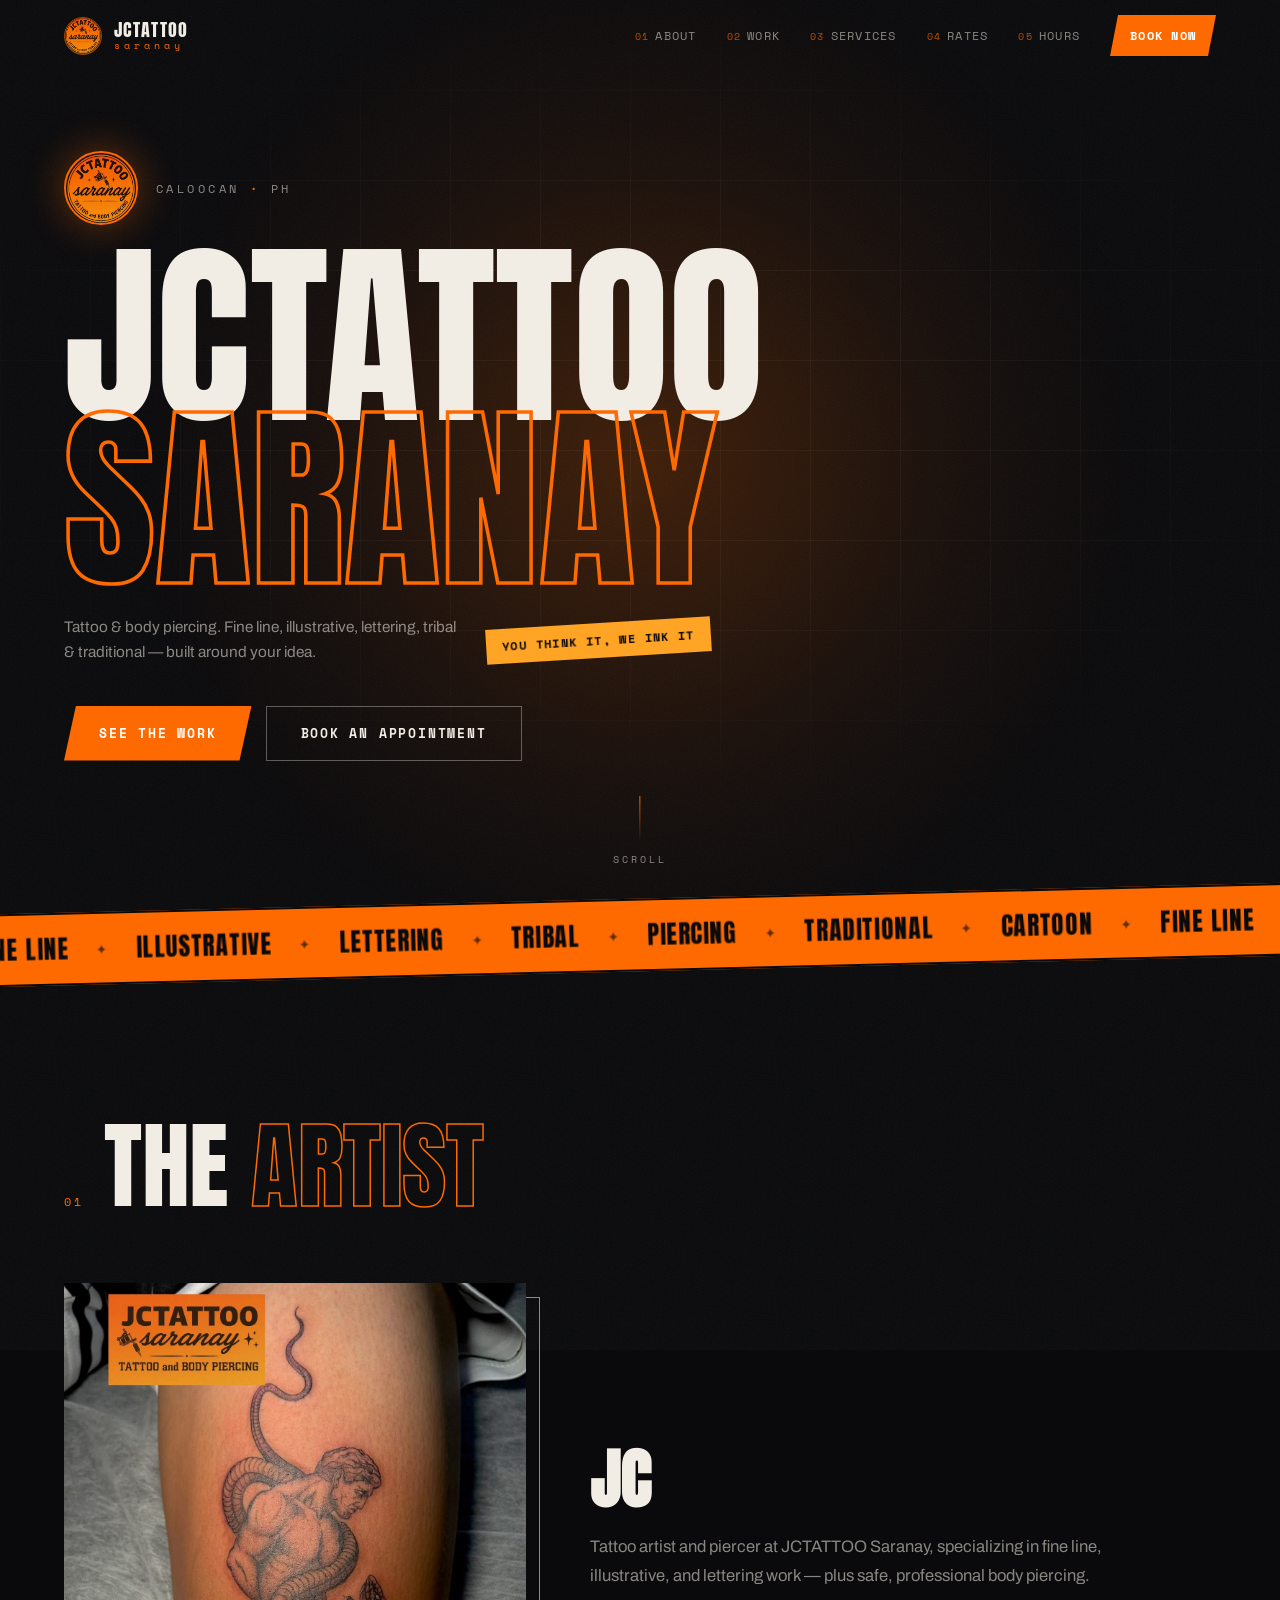
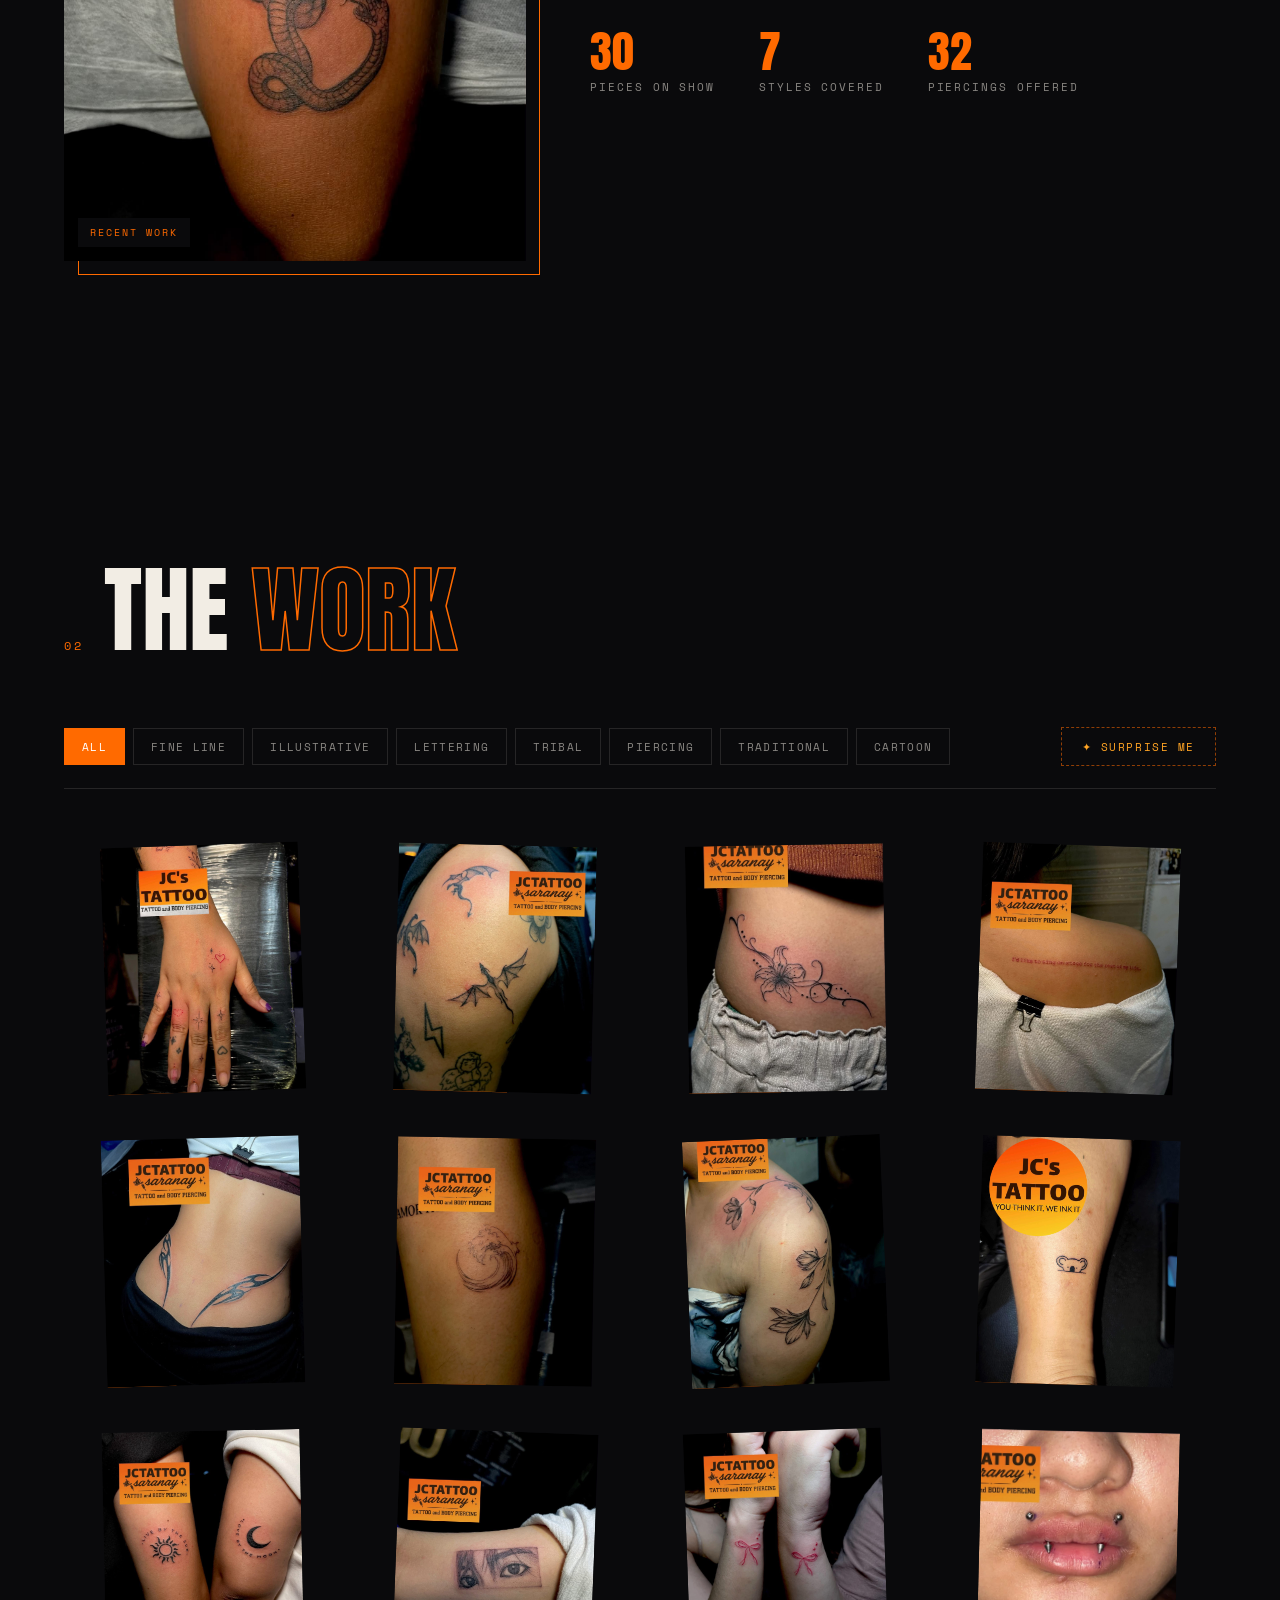
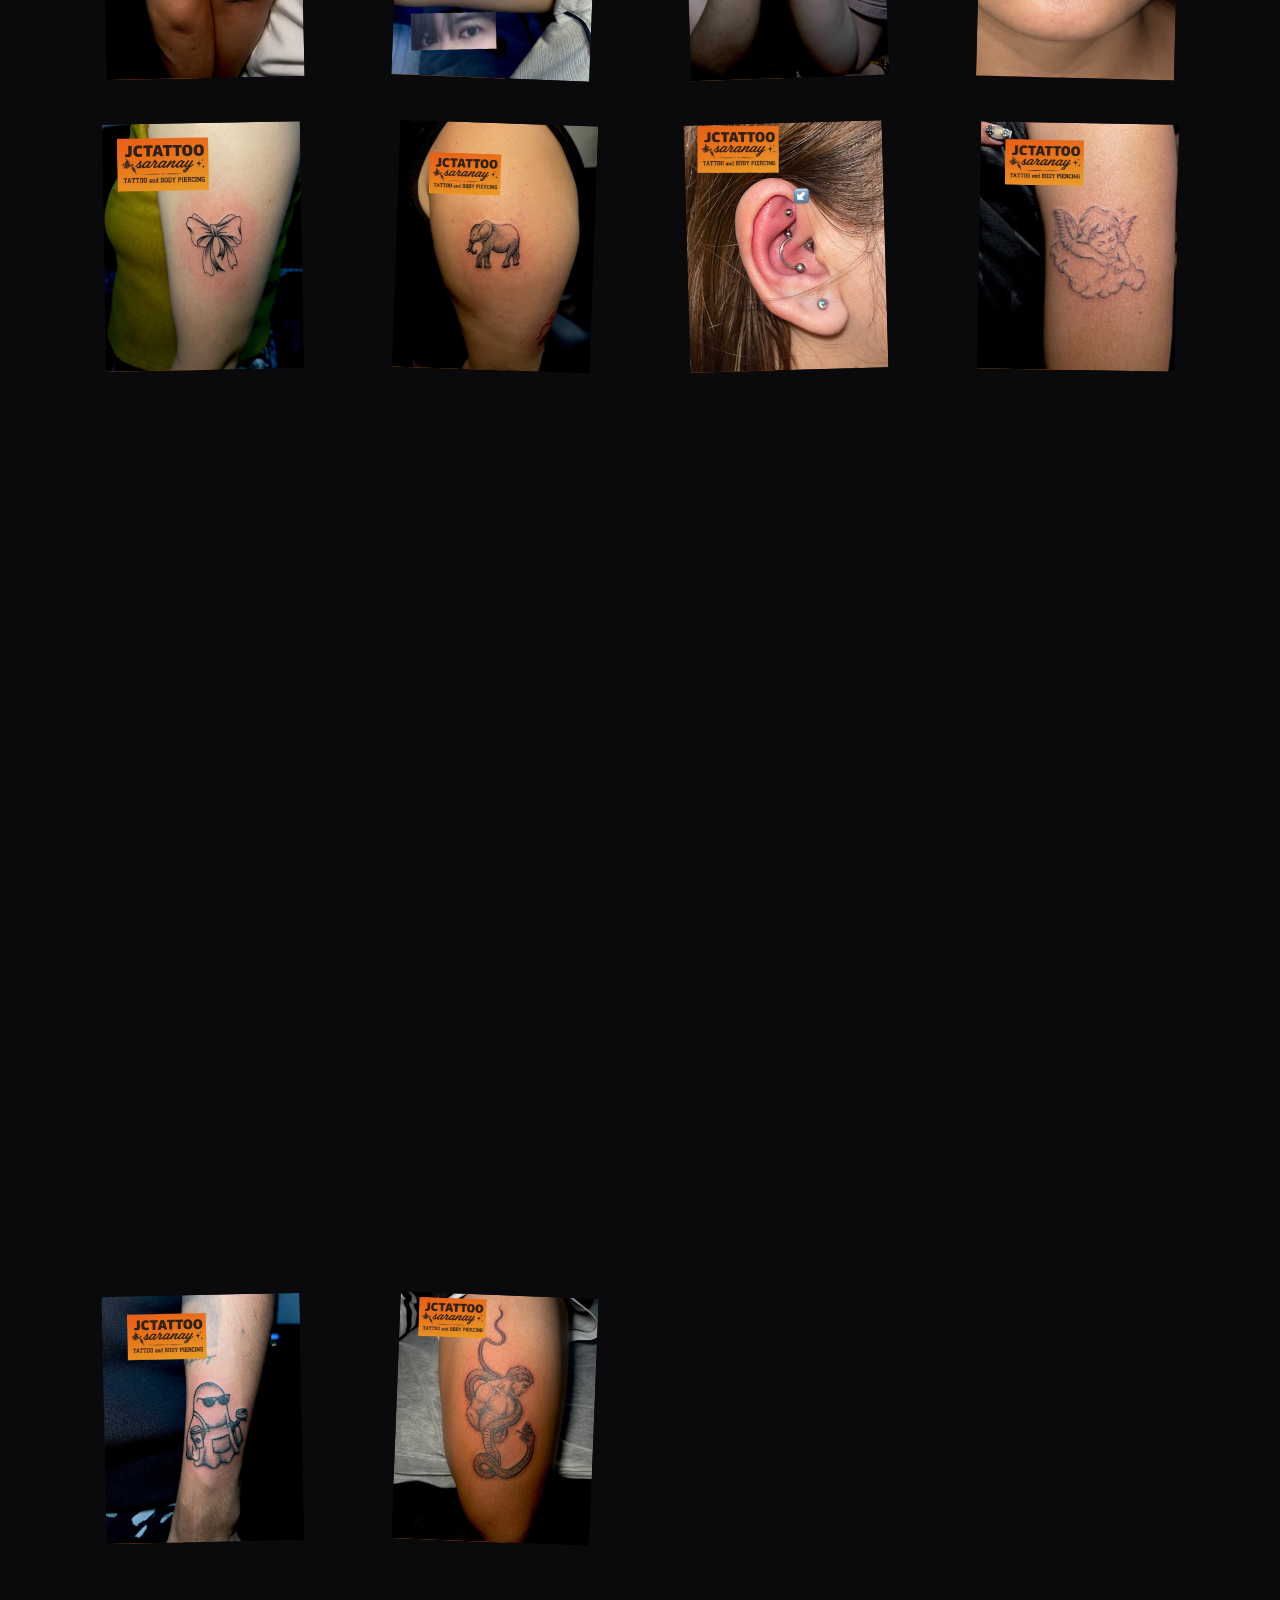
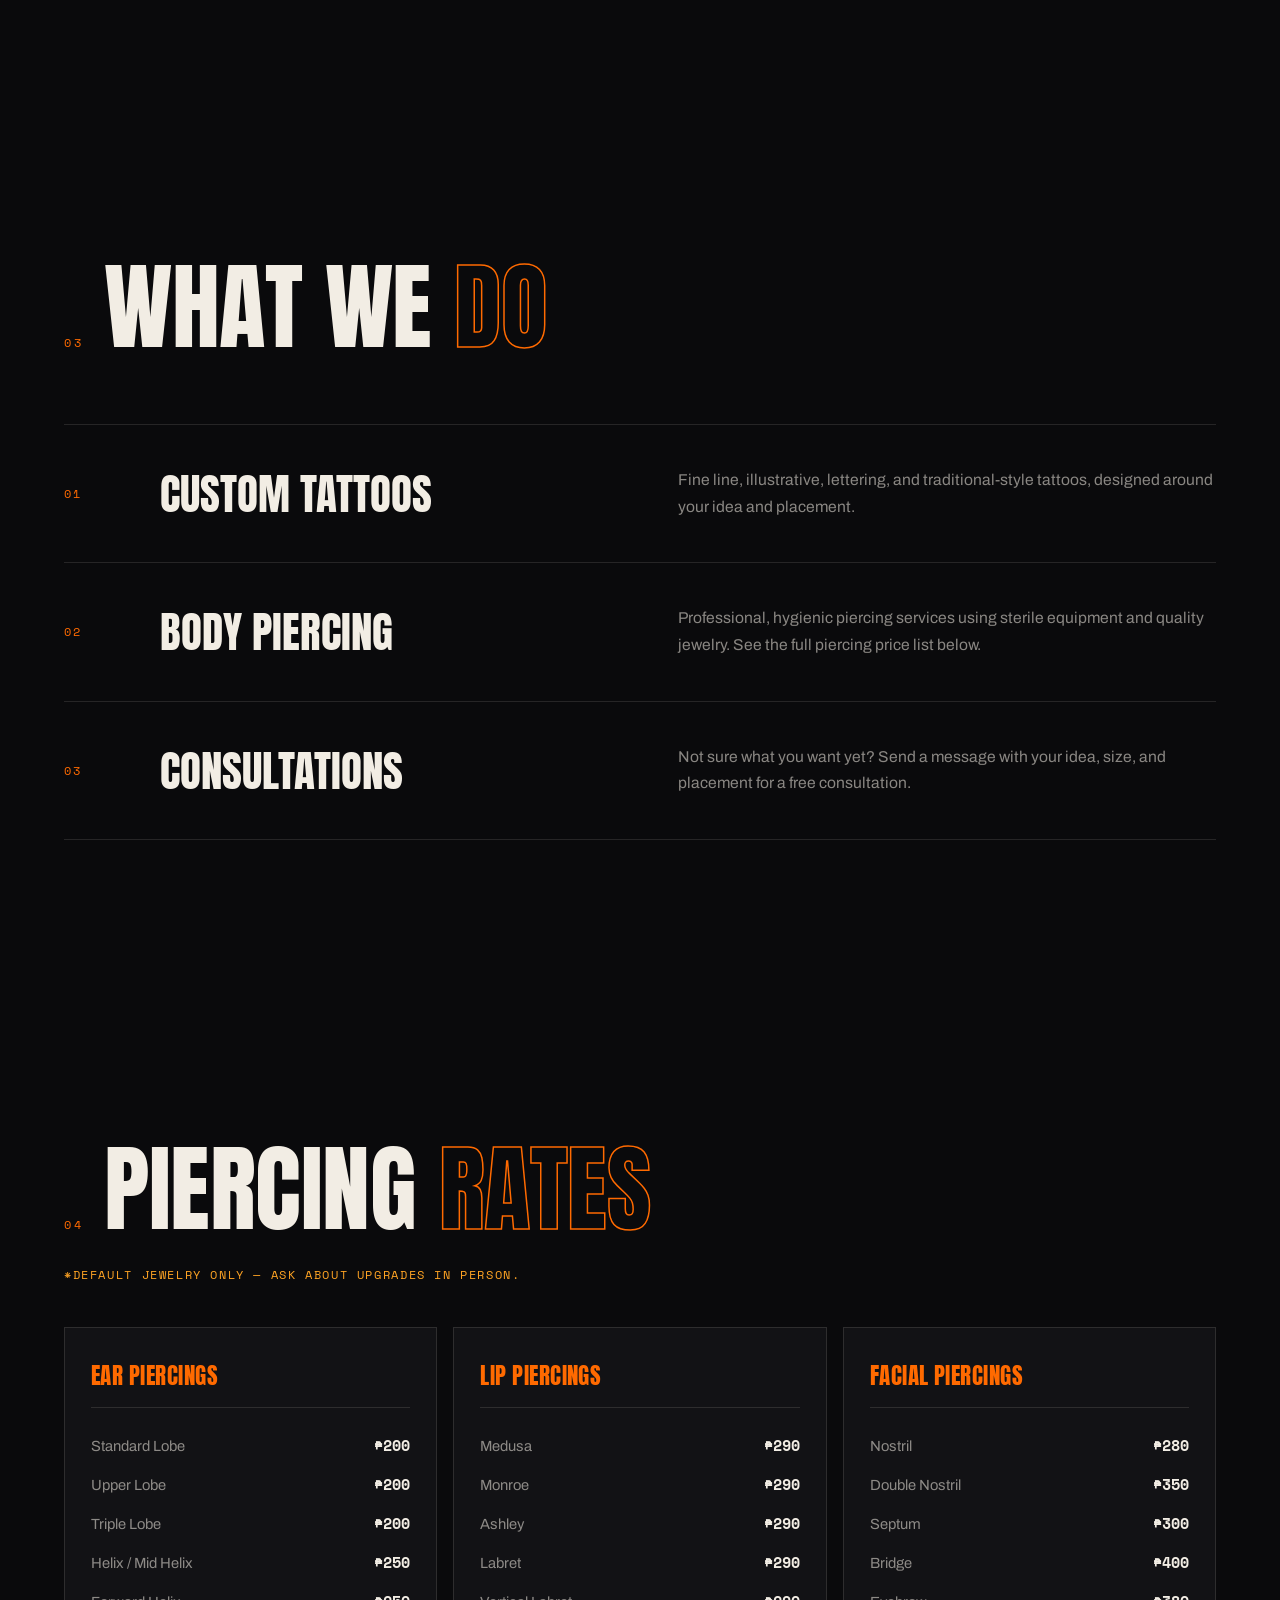
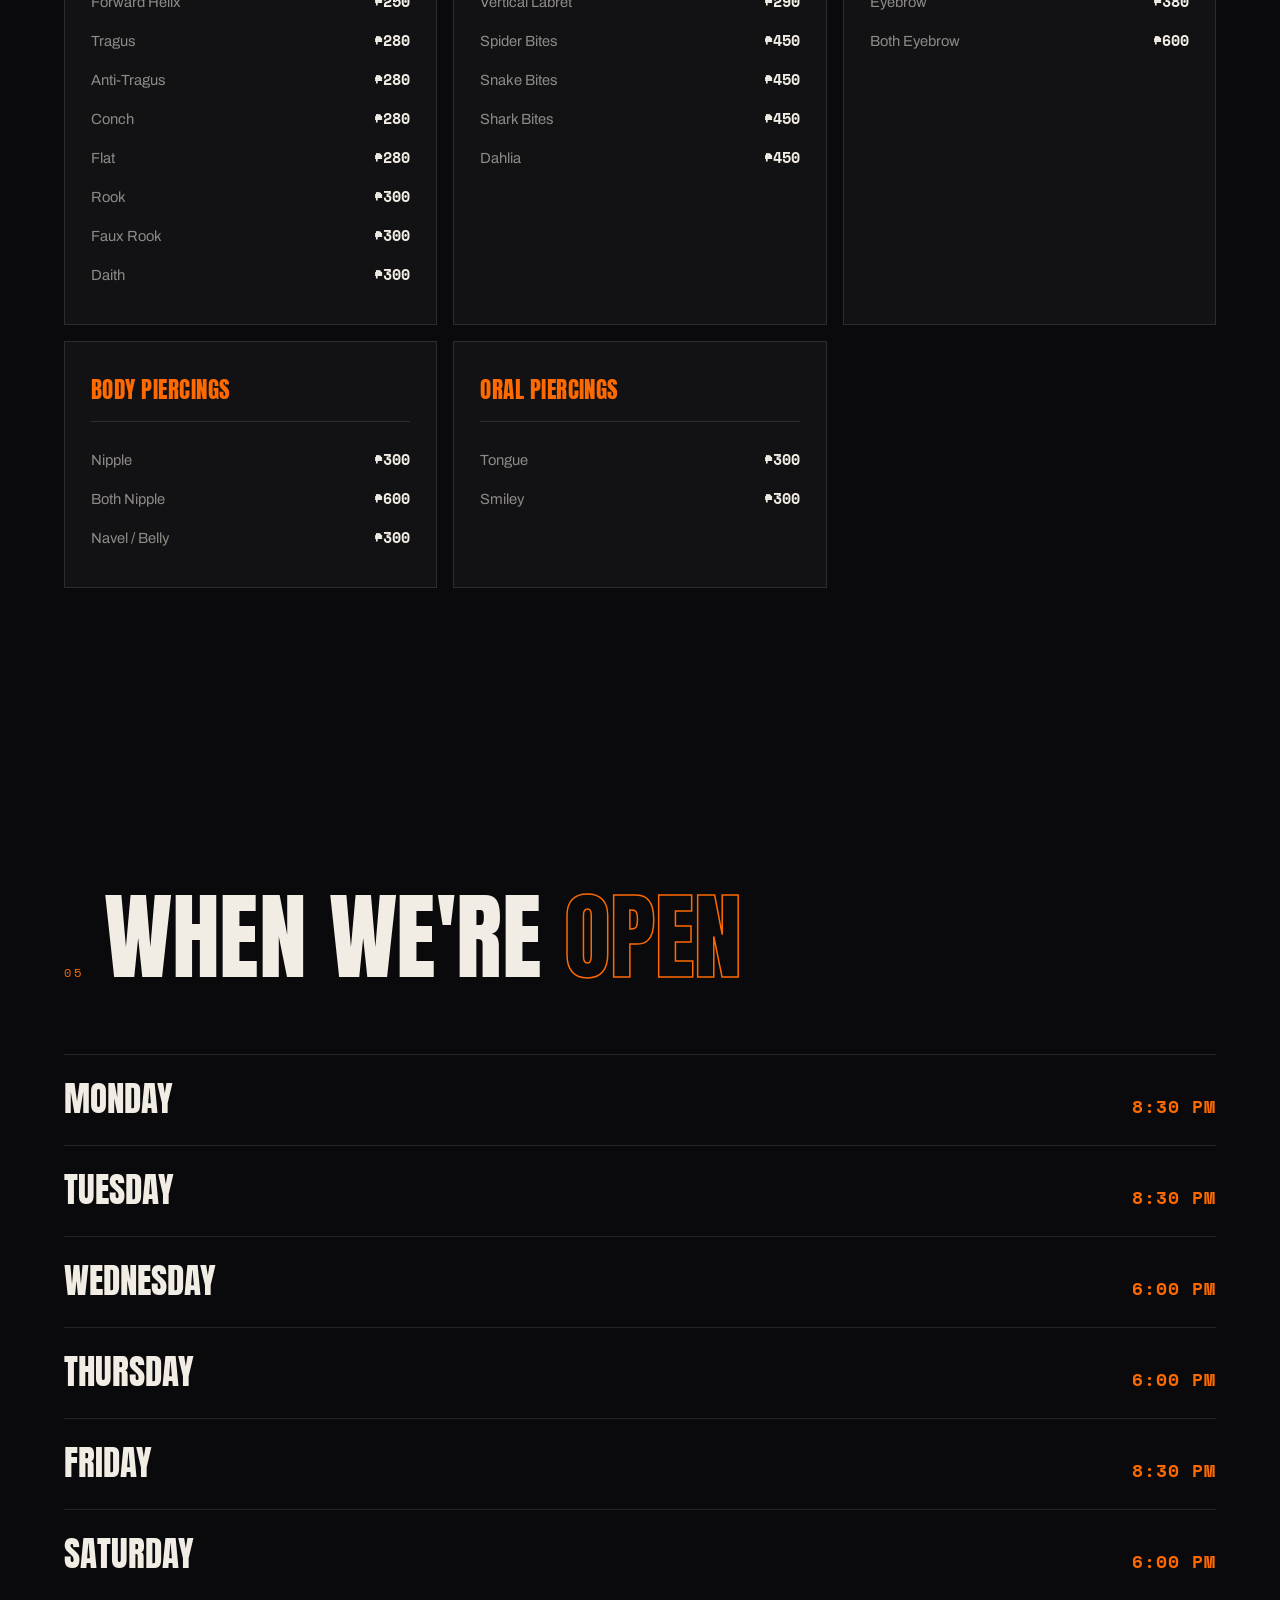
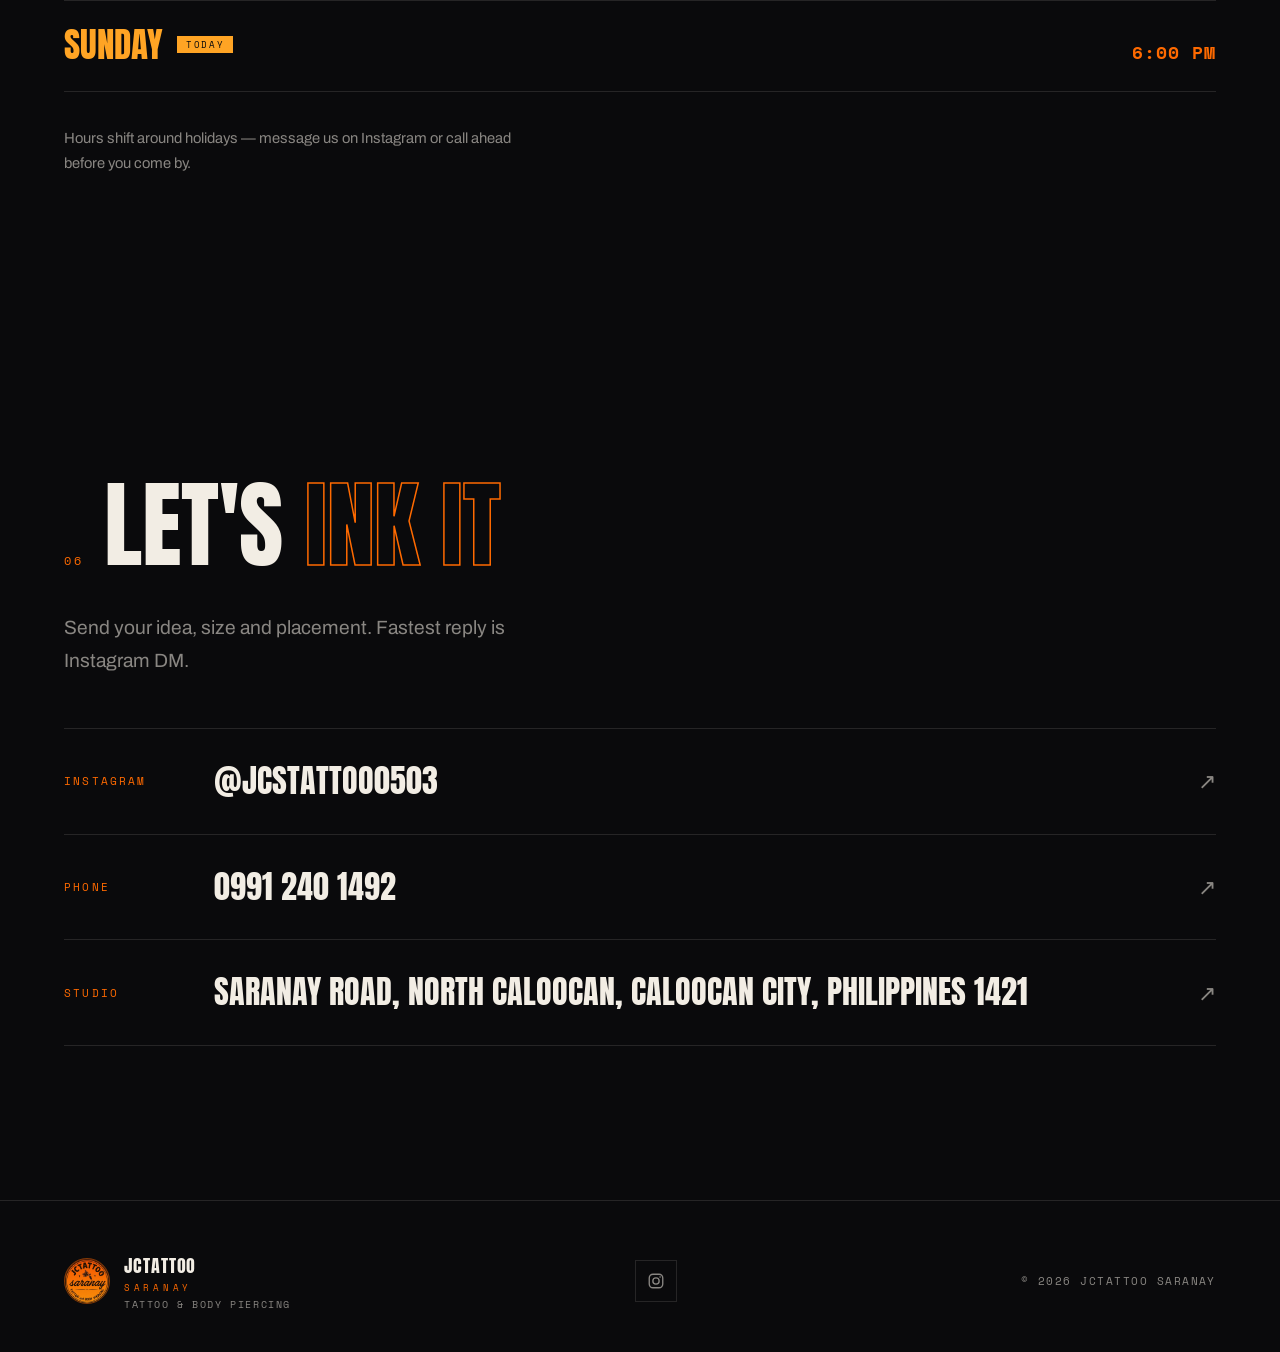
==== commit 92708449: "Restore full color to photos, replace stats that go stale Drop the grayscale filter from the gallery" ====
--- a/index.html
+++ b/index.html
@@ -97,11 +97,7 @@
           <div class="about-text reveal">
             <h3 id="artistName">JC</h3>
             <p class="about-bio" id="artistBio"></p>
-            <ul class="about-stats">
-              <li><b>7</b><span>Styles covered</span></li>
-              <li><b>3.1K</b><span>Followers</span></li>
-              <li><b>100%</b><span>Recommended</span></li>
-            </ul>
+            <ul class="about-stats" id="aboutStats"></ul>
           </div>
         </div>
       </div>
--- a/css/styles.css
+++ b/css/styles.css
@@ -450,10 +450,7 @@
   width: 100%;
   aspect-ratio: 4 / 5;
   object-fit: cover;
-  filter: grayscale(1) contrast(1.08);
-  transition: filter 0.5s ease;
-}
-.about-media:hover img { filter: grayscale(0) contrast(1); }
+}
 .about-media::before {
   content: "";
   position: absolute;
@@ -574,8 +571,7 @@
 .gallery-item img {
   width: 100%; height: 100%;
   object-fit: cover;
-  filter: grayscale(1) contrast(1.1) brightness(0.82);
-  transition: filter 0.45s ease, transform 0.6s cubic-bezier(0.16, 1, 0.3, 1);
+  transition: transform 0.6s cubic-bezier(0.16, 1, 0.3, 1);
 }
 /* Declared after .reveal so the tilt survives the scroll-in transform. */
 .gallery-item.reveal { transform: translateY(30px) rotate(var(--tilt, 0deg)); }
@@ -585,7 +581,7 @@
   box-shadow: 0 24px 50px -18px rgba(0, 0, 0, 0.85), 0 0 0 1.5px var(--fire);
   z-index: 5;
 }
-.gallery-item:hover img { filter: none; transform: scale(1.06); }
+.gallery-item:hover img { transform: scale(1.06); }
 
 .gallery-item .tag {
   position: absolute;
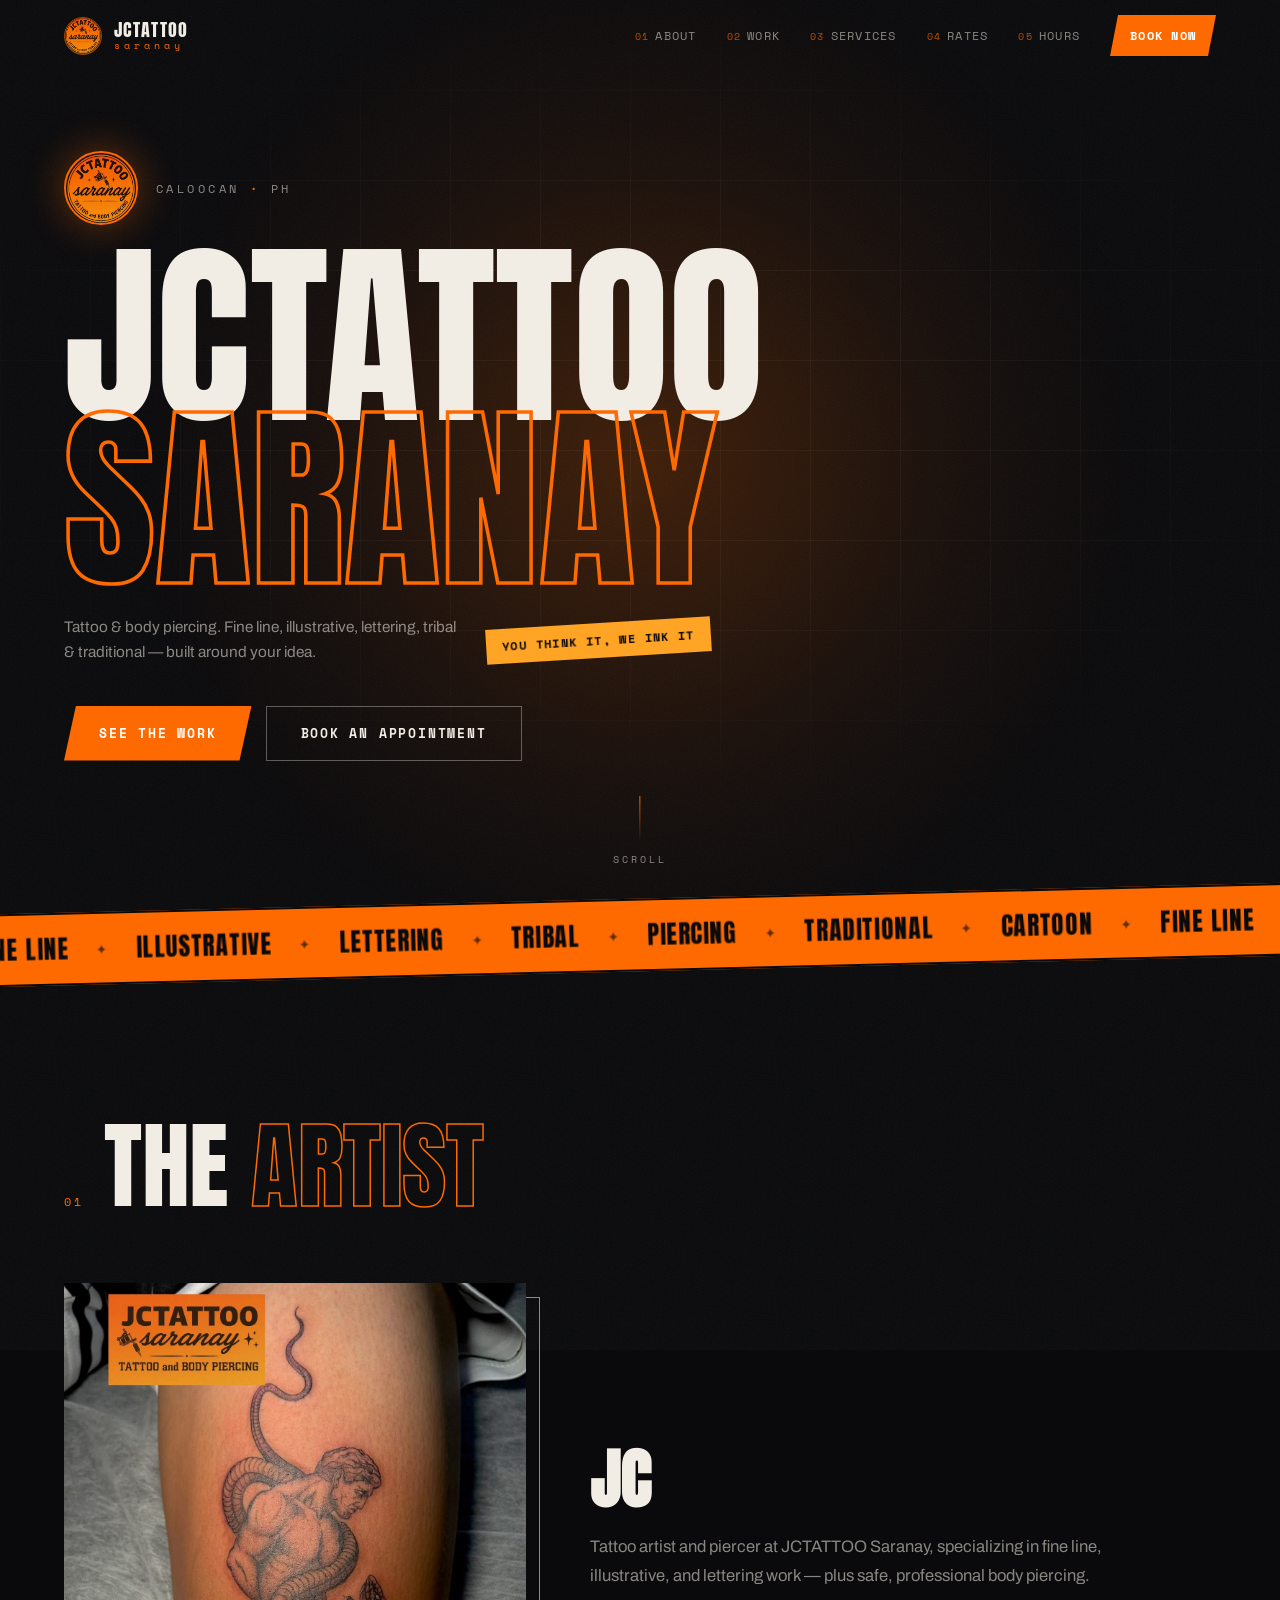
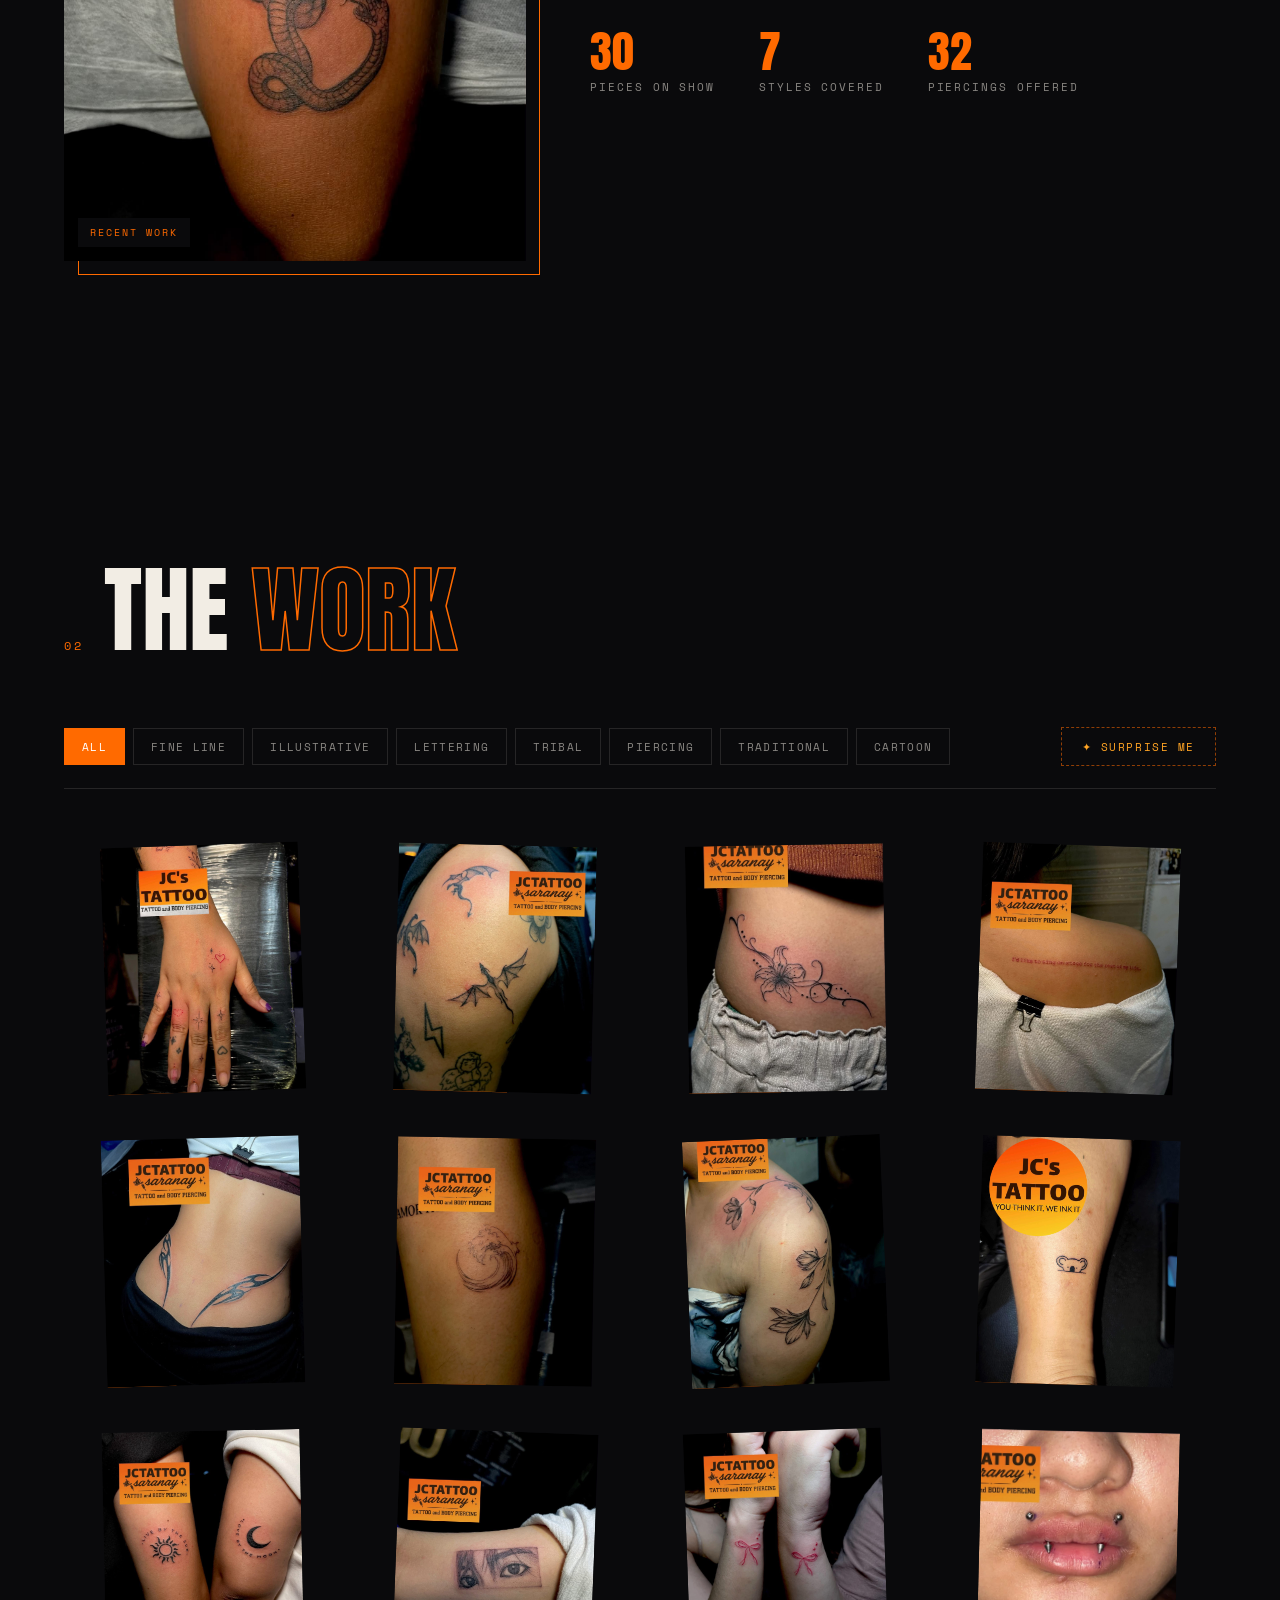
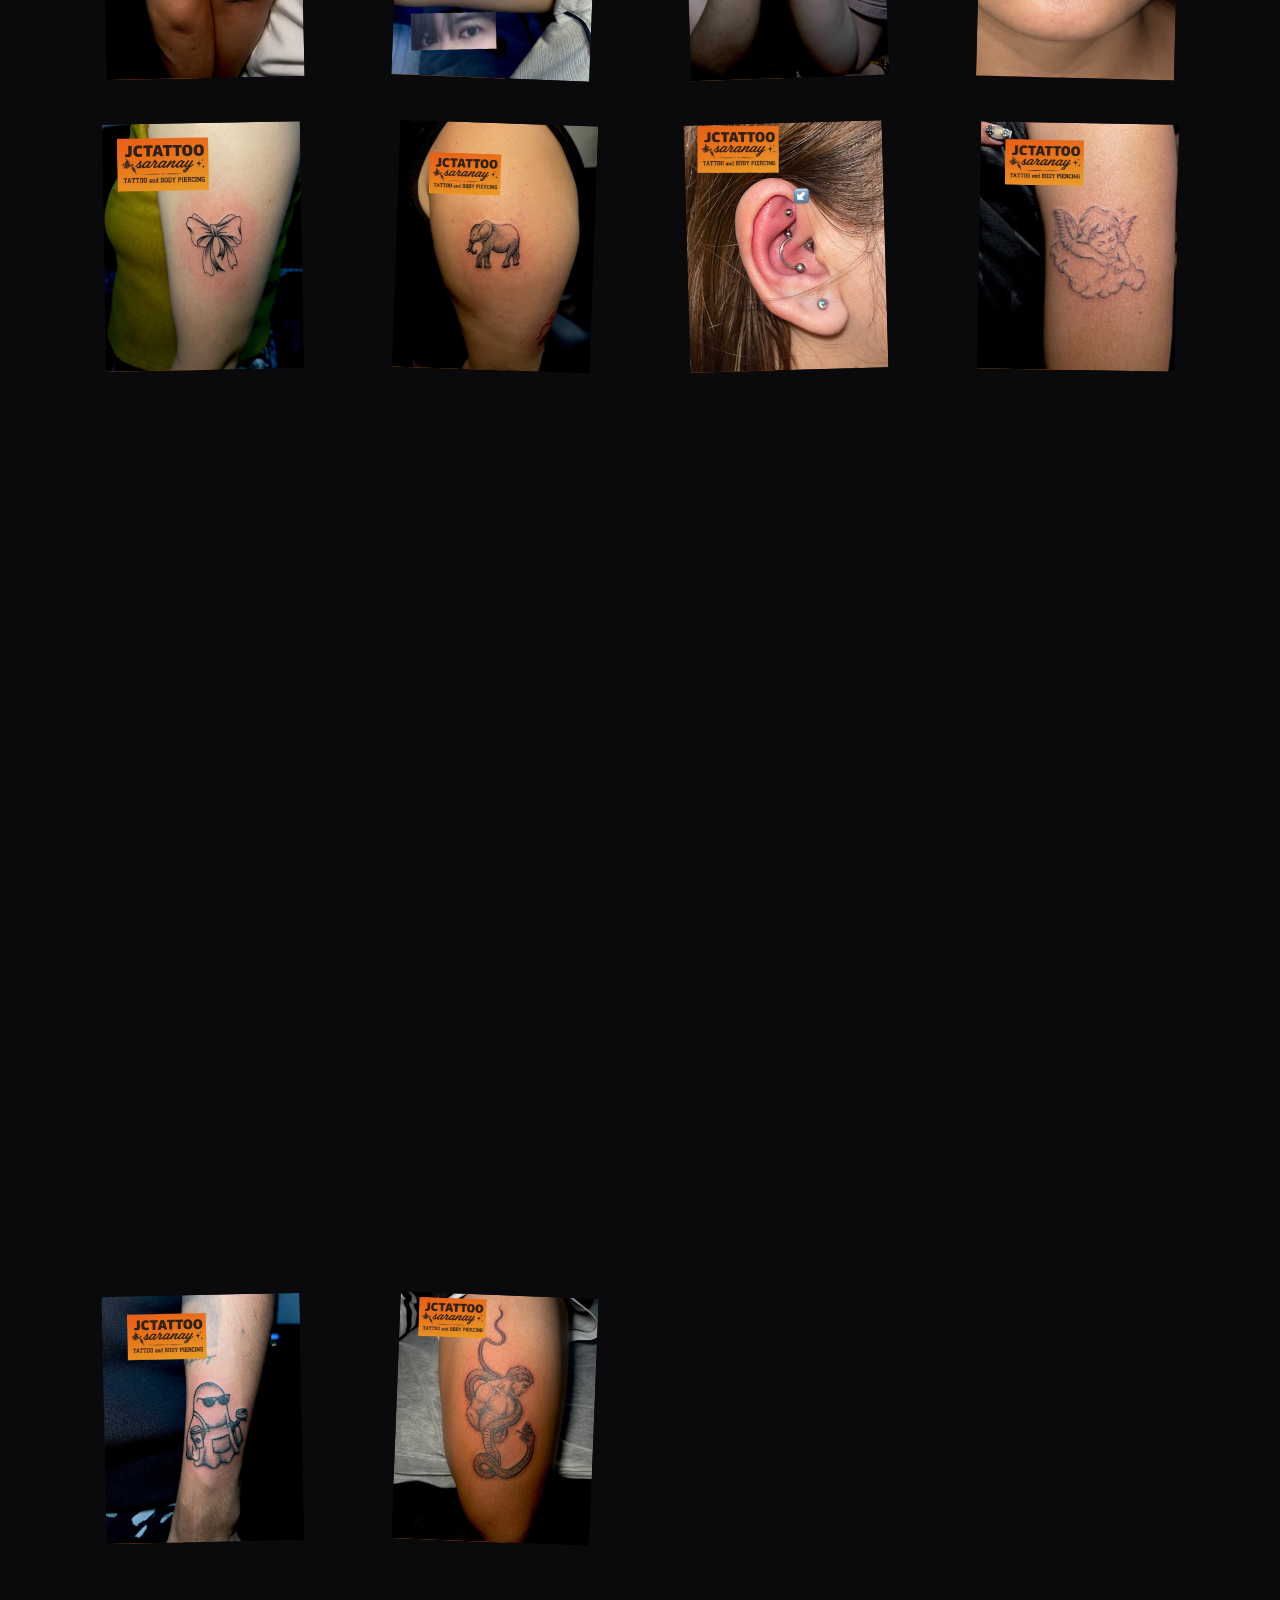
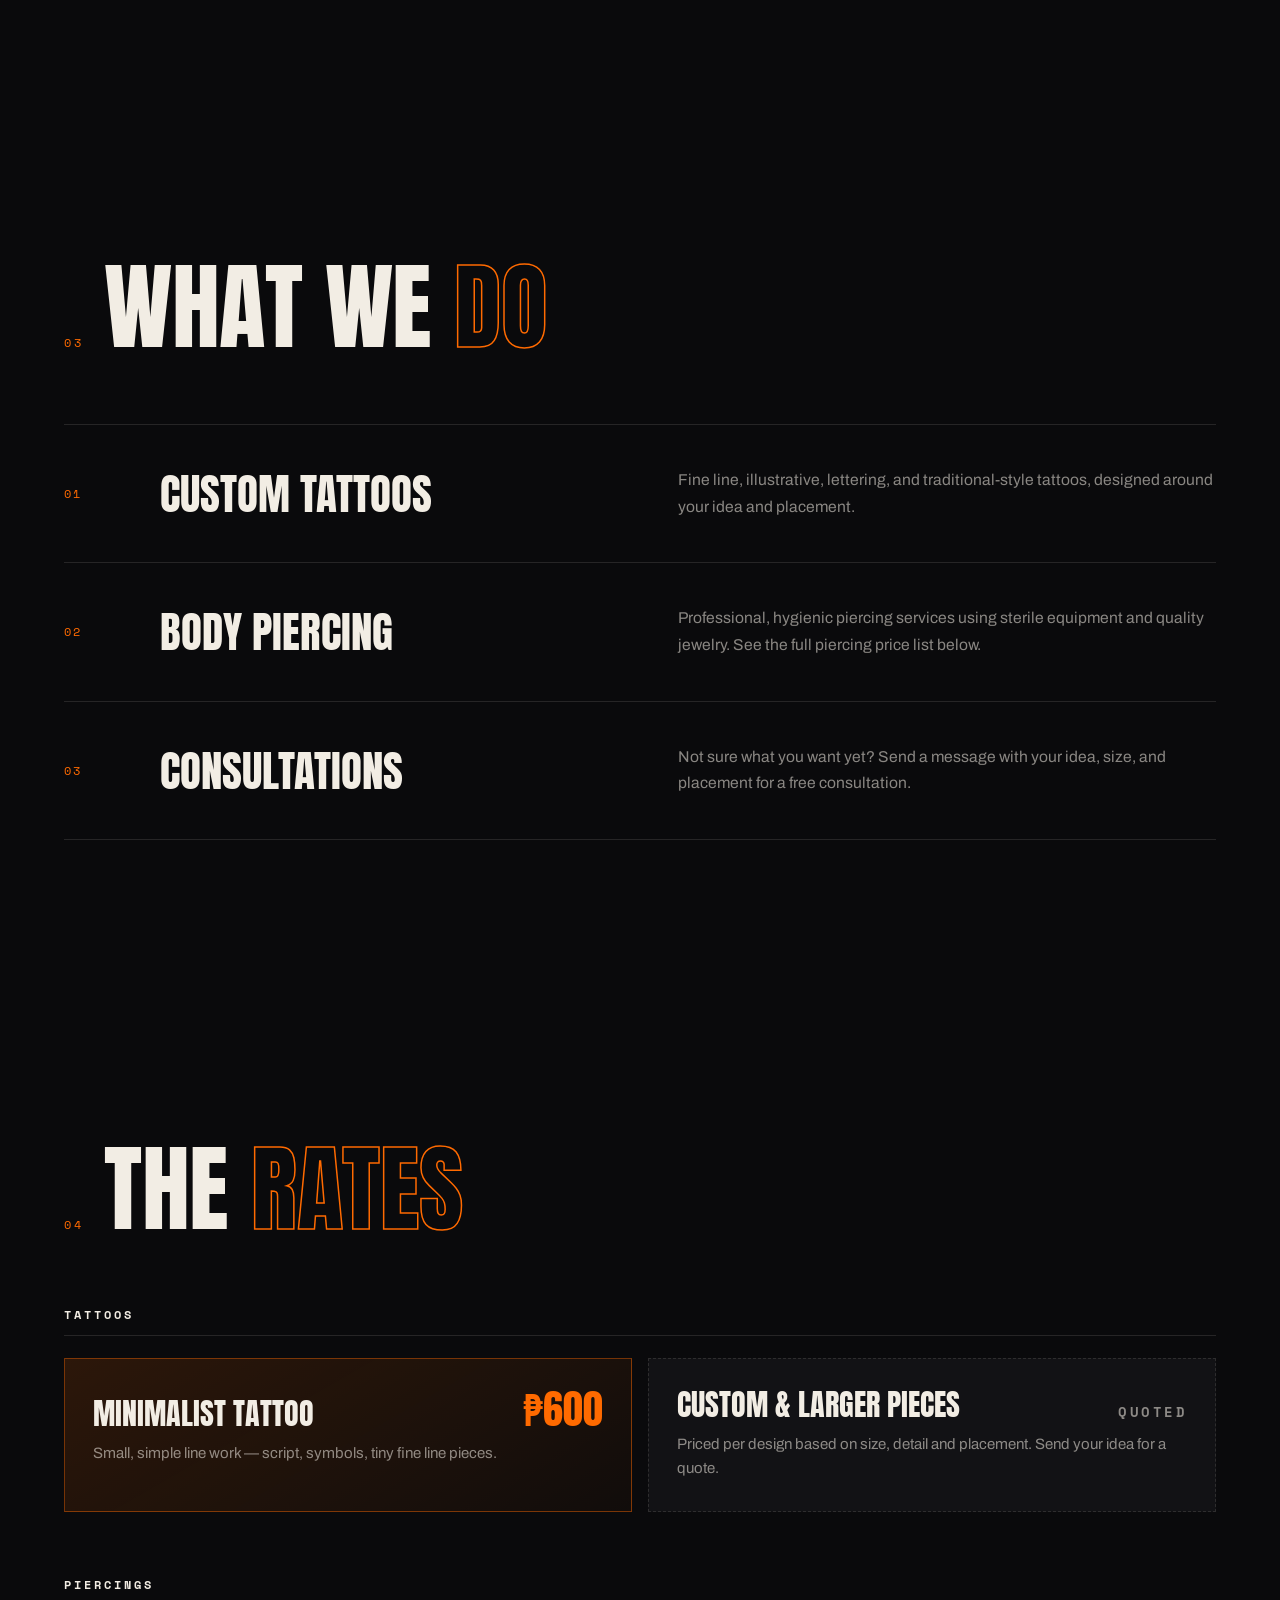
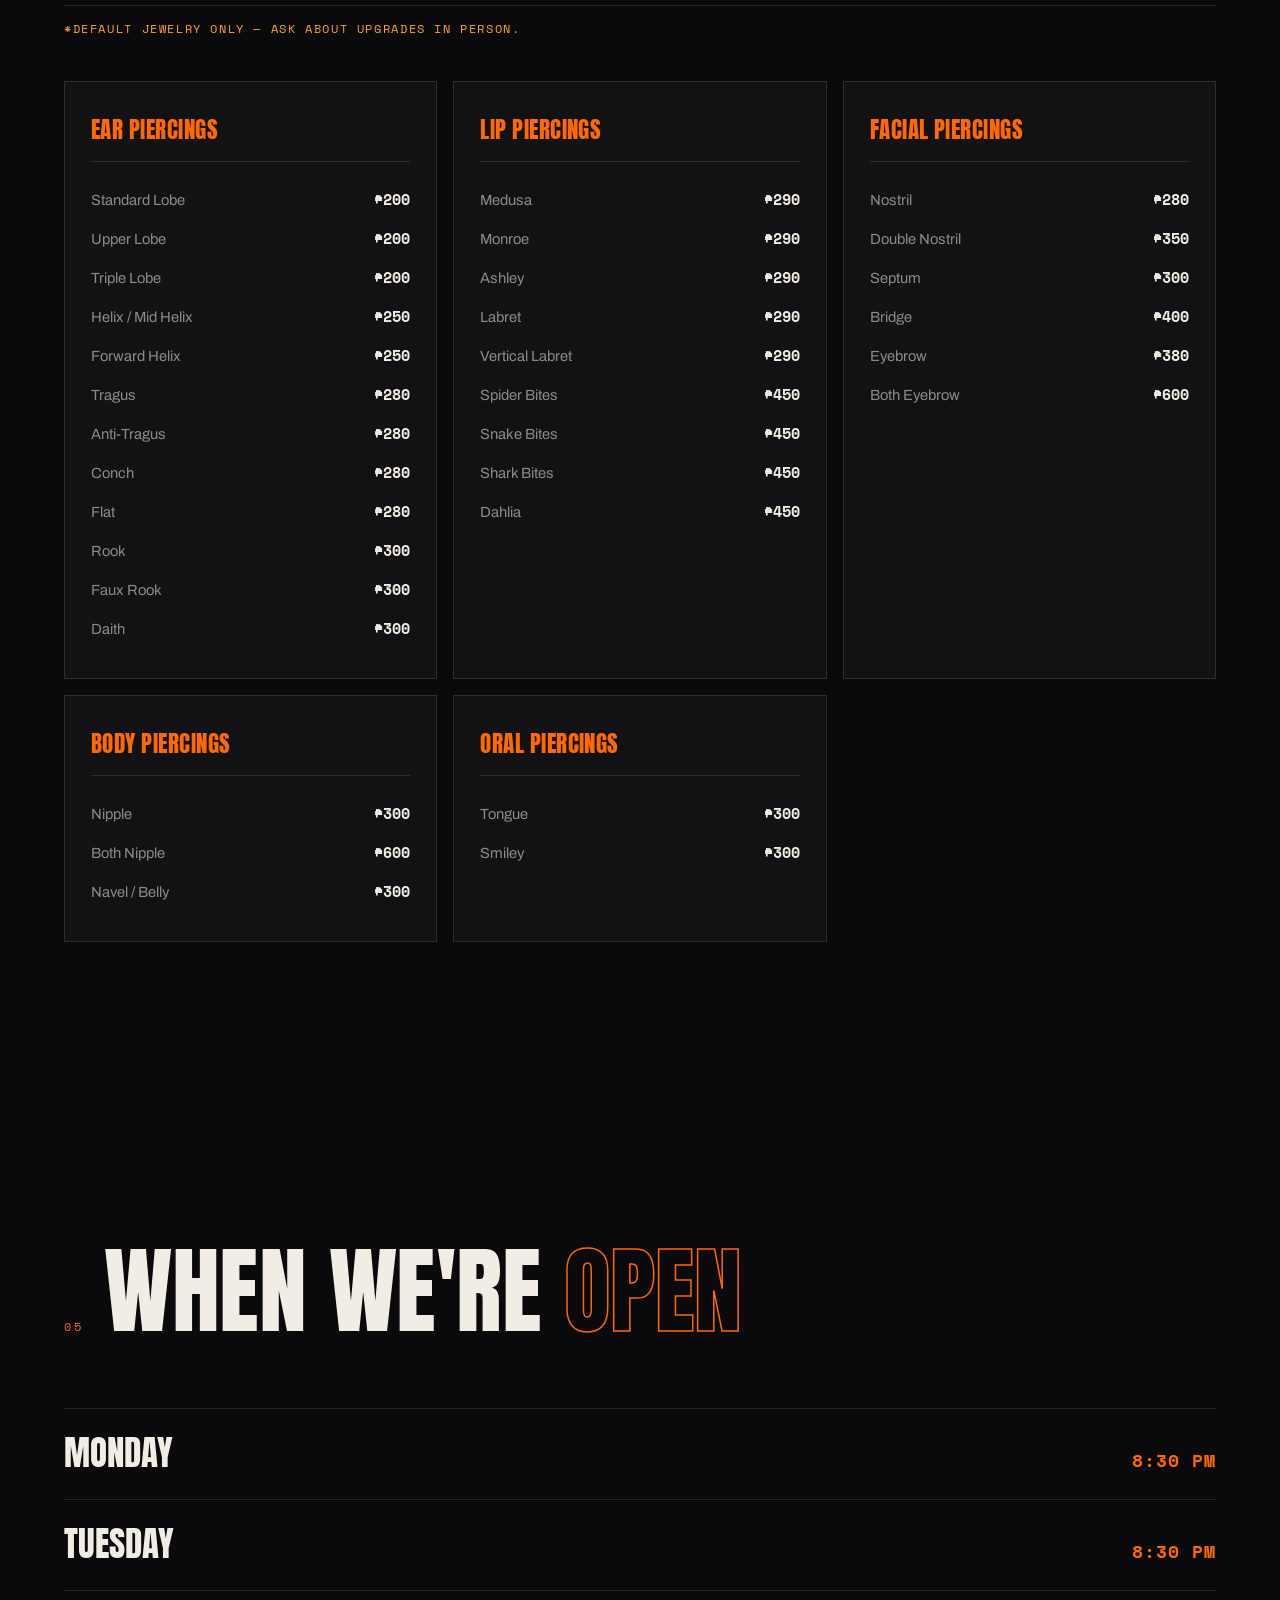
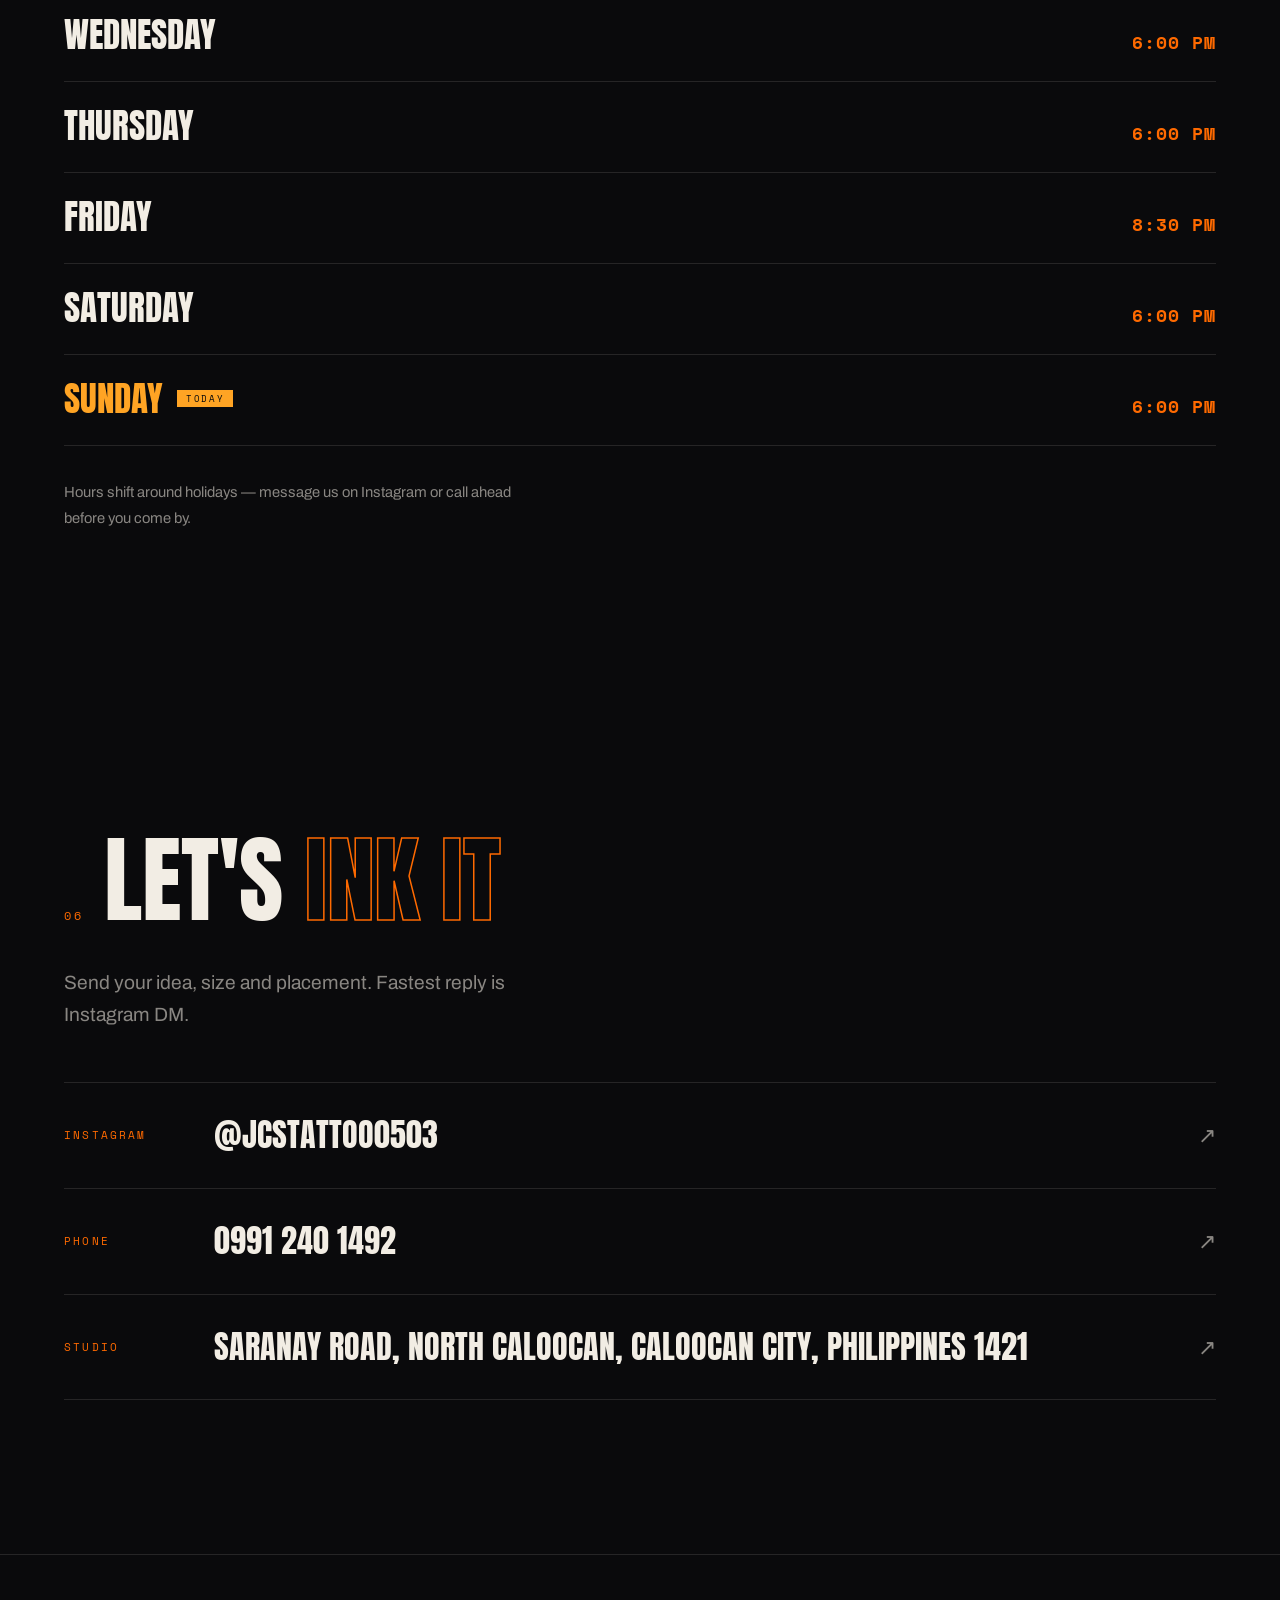
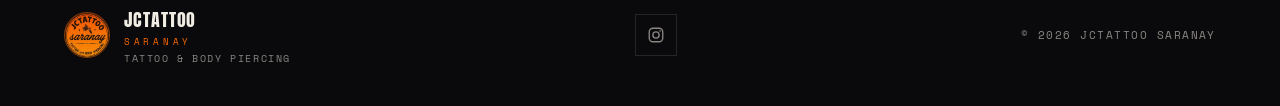
==== commit a9bad611: "Add tattoo rates alongside piercing prices Section 04 covered piercings only. Split it into Tattoos " ====
--- a/index.html
+++ b/index.html
@@ -140,8 +140,13 @@
       <div class="wrap">
         <div class="section-head reveal">
           <span class="section-num">04</span>
-          <h2 class="section-title">Piercing <em>Rates</em></h2>
-        </div>
+          <h2 class="section-title">The <em>Rates</em></h2>
+        </div>
+
+        <h3 class="rate-group-title reveal">Tattoos</h3>
+        <div class="tattoo-rates" id="tattooRates"></div>
+
+        <h3 class="rate-group-title reveal">Piercings</h3>
         <p class="pricing-note reveal">*Default jewelry only — ask about upgrades in person.</p>
         <div class="pricing-grid" id="pricingGrid"></div>
       </div>
--- a/css/styles.css
+++ b/css/styles.css
@@ -640,6 +640,78 @@
 }
 
 /* ---------- Pricing ---------- */
+.rate-group-title {
+  font-family: var(--mono);
+  font-size: 0.72rem;
+  font-weight: 700;
+  letter-spacing: 0.26em;
+  text-transform: uppercase;
+  color: var(--bone);
+  margin: 0 0 22px;
+  padding-bottom: 12px;
+  border-bottom: 1px solid var(--ghost);
+}
+.rate-group-title + .pricing-note { margin-top: -8px; }
+.tattoo-rates {
+  display: grid;
+  grid-template-columns: repeat(2, 1fr);
+  gap: 16px;
+  margin-bottom: 64px;
+}
+.tattoo-rate {
+  background: linear-gradient(150deg, rgba(255, 106, 0, 0.14), rgba(255, 106, 0, 0.03));
+  border: 1px solid rgba(255, 106, 0, 0.42);
+  padding: 30px 28px;
+  transition: border-color 0.3s ease, transform 0.3s ease;
+}
+.tattoo-rate:hover { border-color: var(--fire); transform: translateY(-3px); }
+.tattoo-rate.is-quote {
+  background: var(--char);
+  border-color: var(--ghost);
+  border-style: dashed;
+}
+.tattoo-rate-head {
+  display: flex;
+  align-items: baseline;
+  justify-content: space-between;
+  gap: 16px;
+  flex-wrap: wrap;
+  margin-bottom: 12px;
+}
+.tattoo-rate h4 {
+  font-family: var(--display);
+  font-weight: 400;
+  font-size: clamp(1.35rem, 2.6vw, 1.9rem);
+  line-height: 1;
+  text-transform: uppercase;
+  margin: 0;
+}
+.tattoo-rate-price {
+  font-family: var(--display);
+  font-size: clamp(1.6rem, 3.2vw, 2.5rem);
+  line-height: 1;
+  color: var(--fire);
+  white-space: nowrap;
+}
+.tattoo-rate.is-quote .tattoo-rate-price {
+  font-family: var(--mono);
+  font-size: 0.85rem;
+  font-weight: 700;
+  letter-spacing: 0.18em;
+  text-transform: uppercase;
+  color: var(--smoke);
+}
+.tattoo-rate p {
+  margin: 0;
+  color: var(--smoke);
+  line-height: 1.65;
+  font-size: 0.94rem;
+}
+
+@media (max-width: 760px) {
+  .tattoo-rates { grid-template-columns: 1fr; }
+}
+
 .pricing-note {
   font-family: var(--mono);
   font-size: 0.72rem;
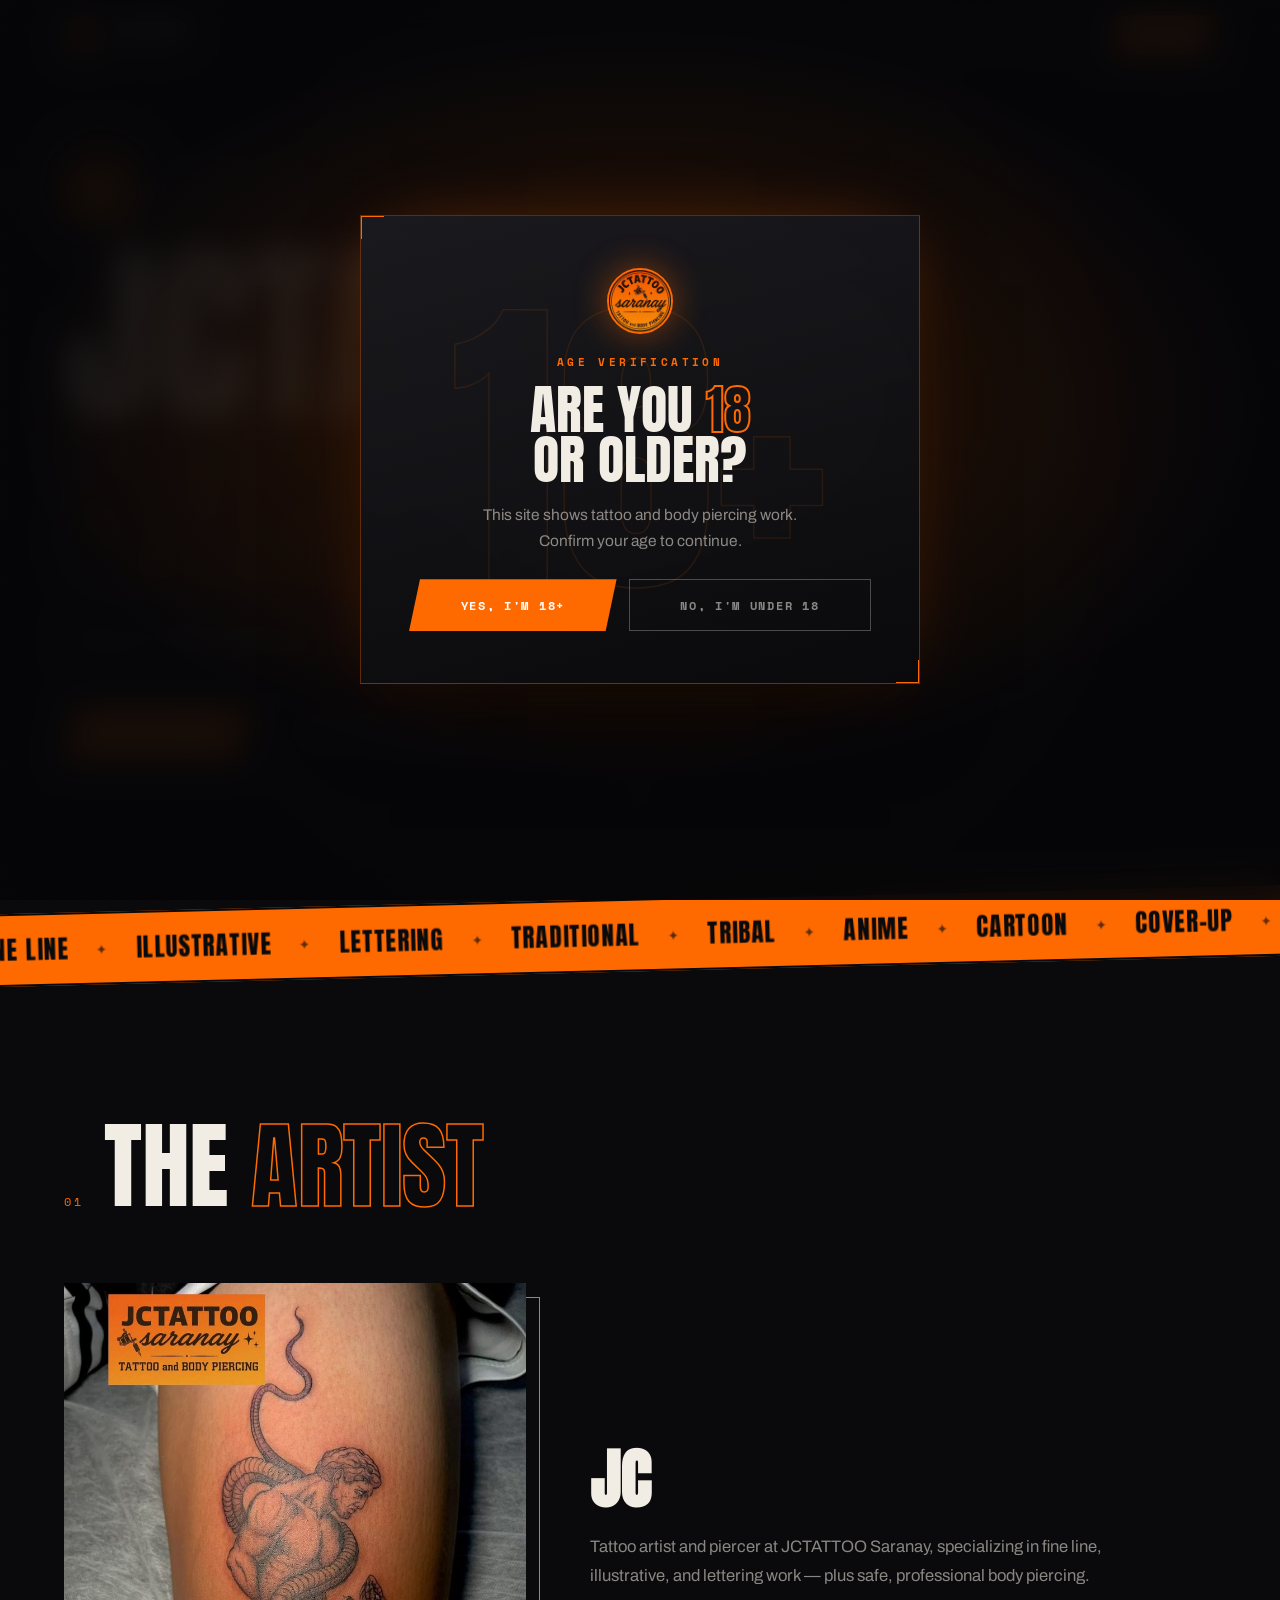
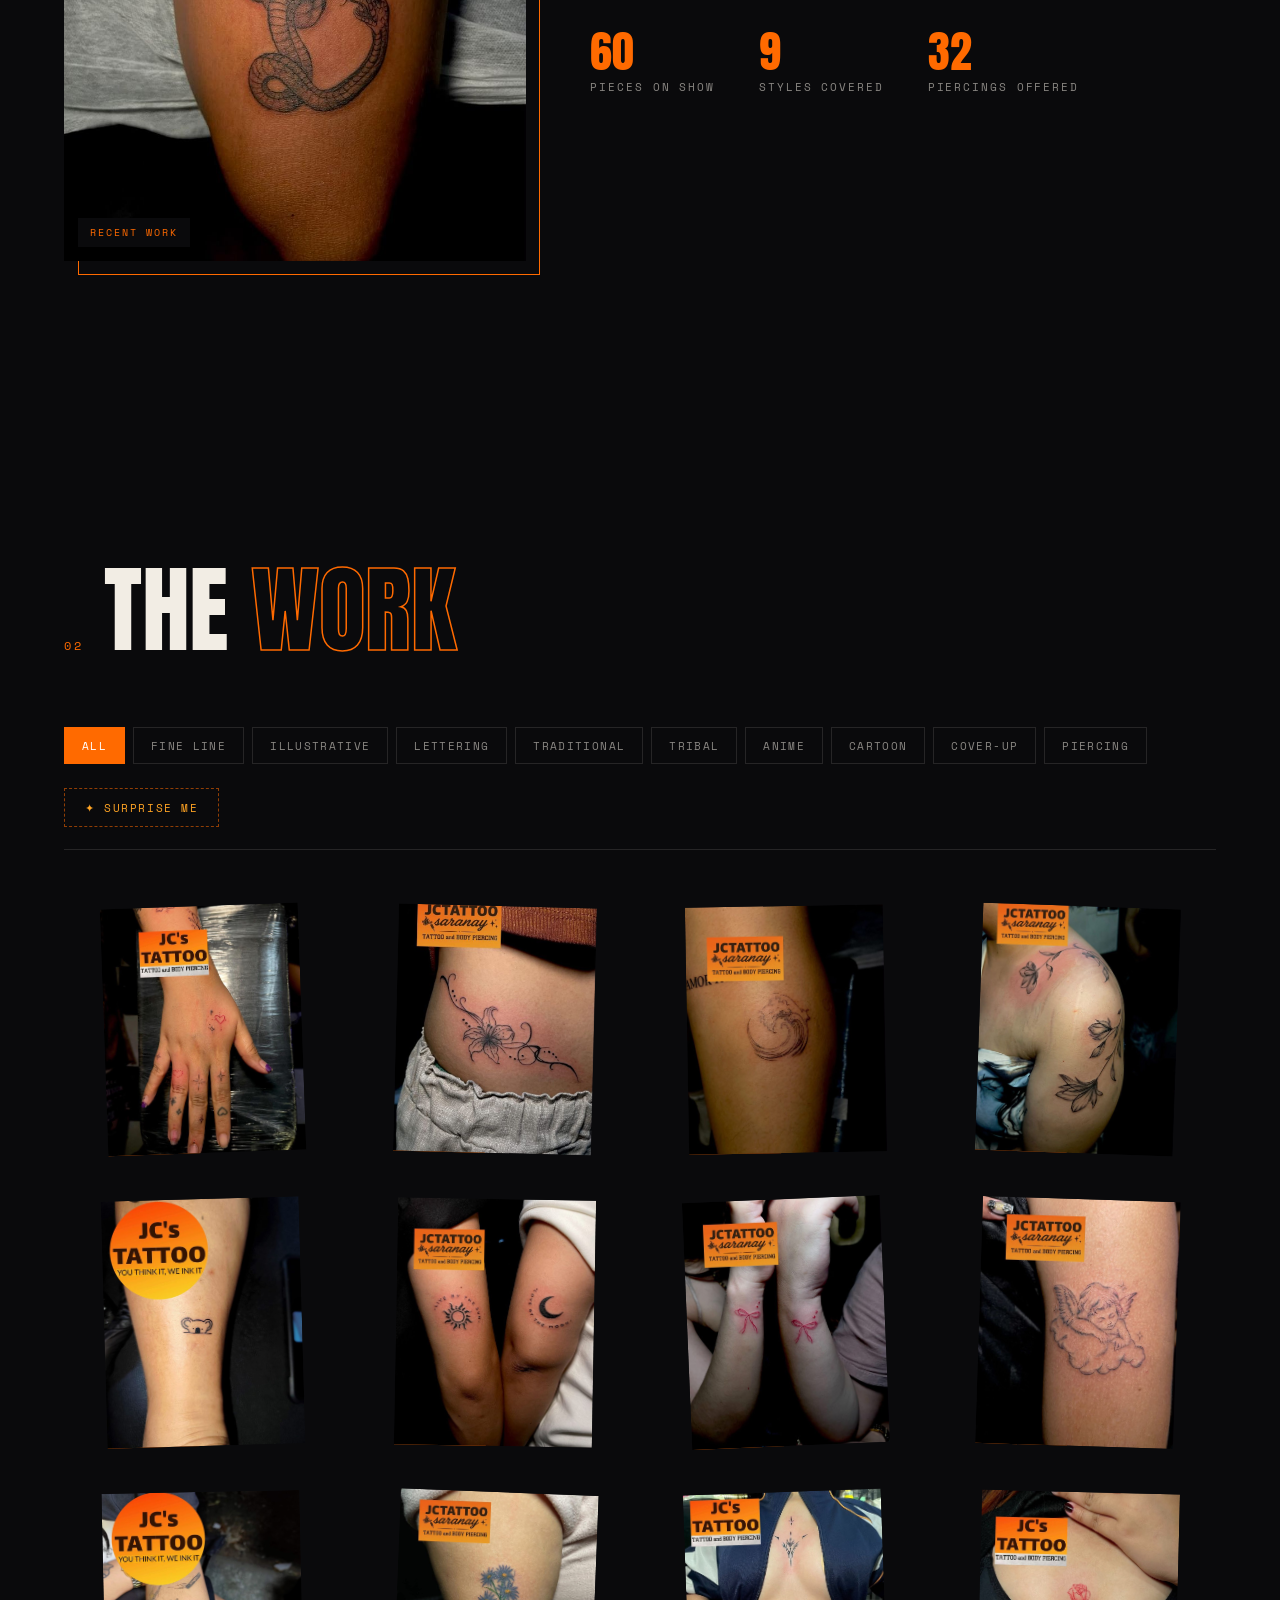
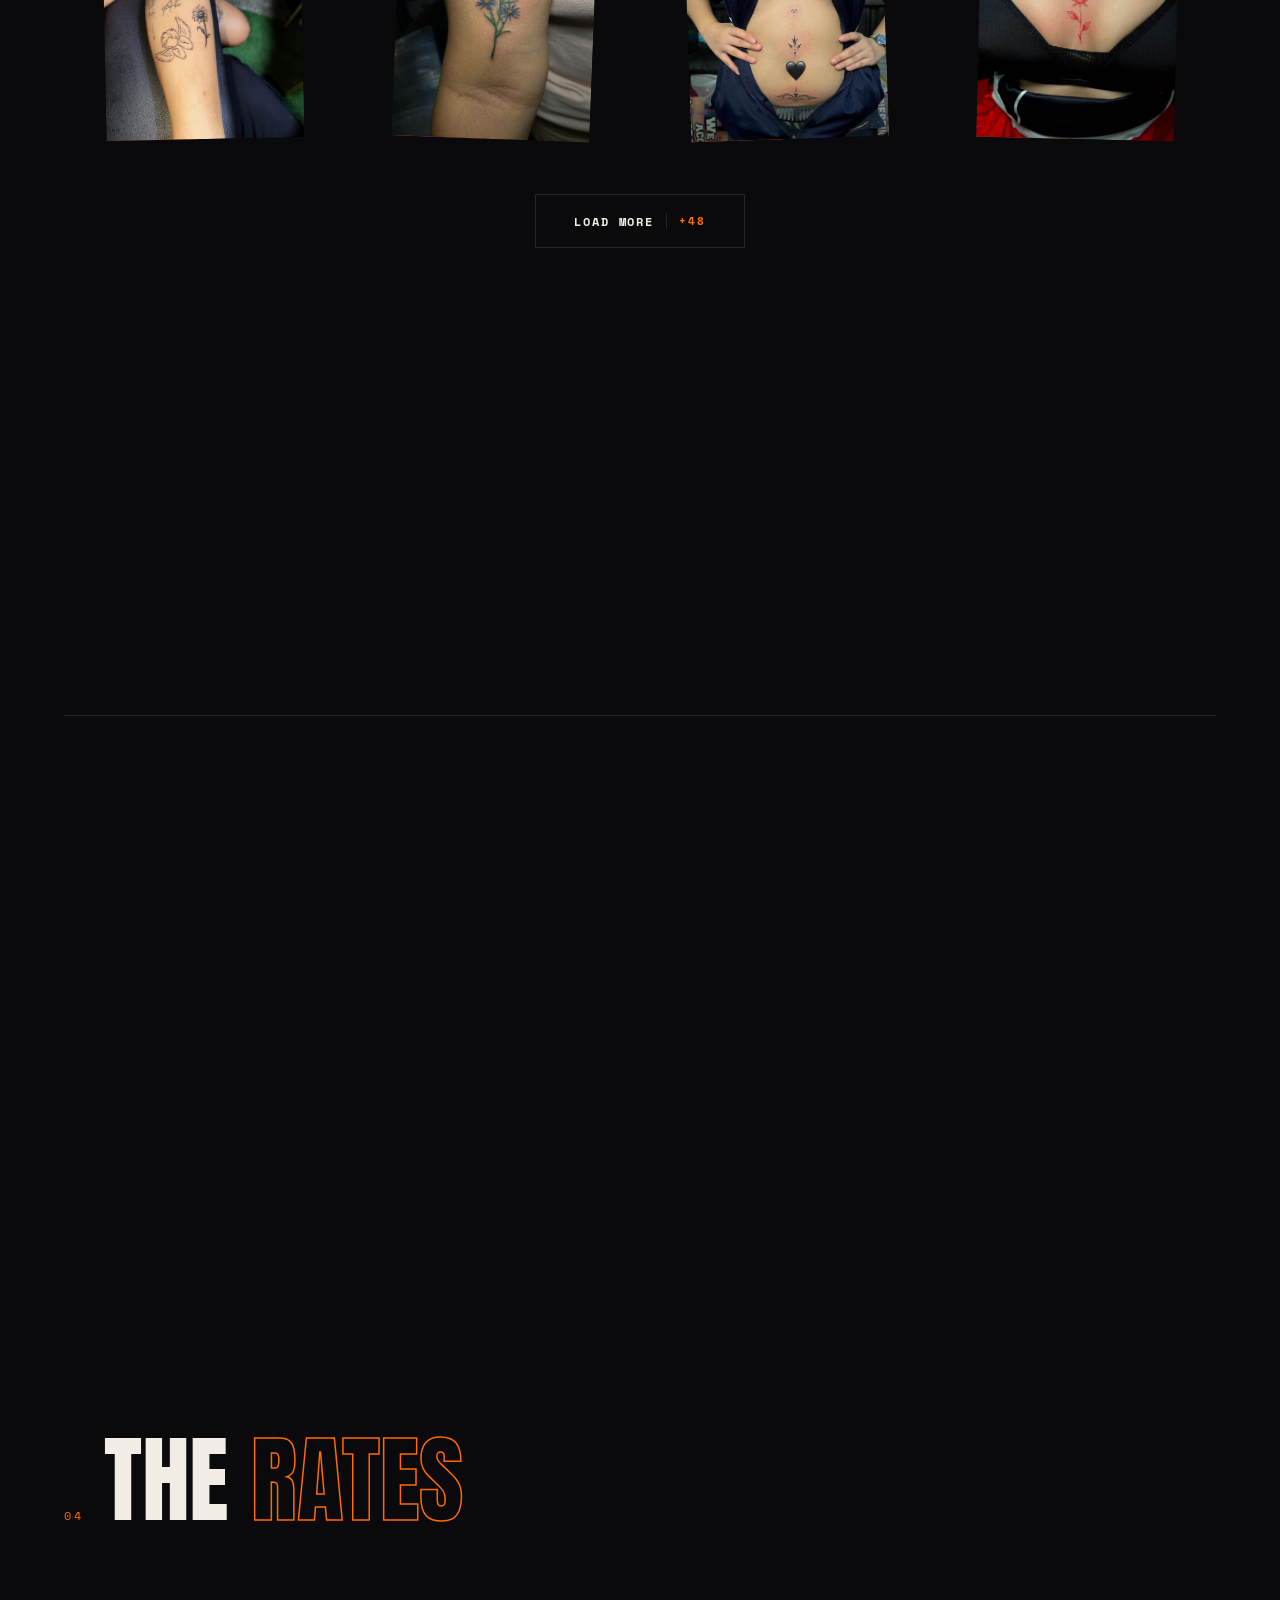
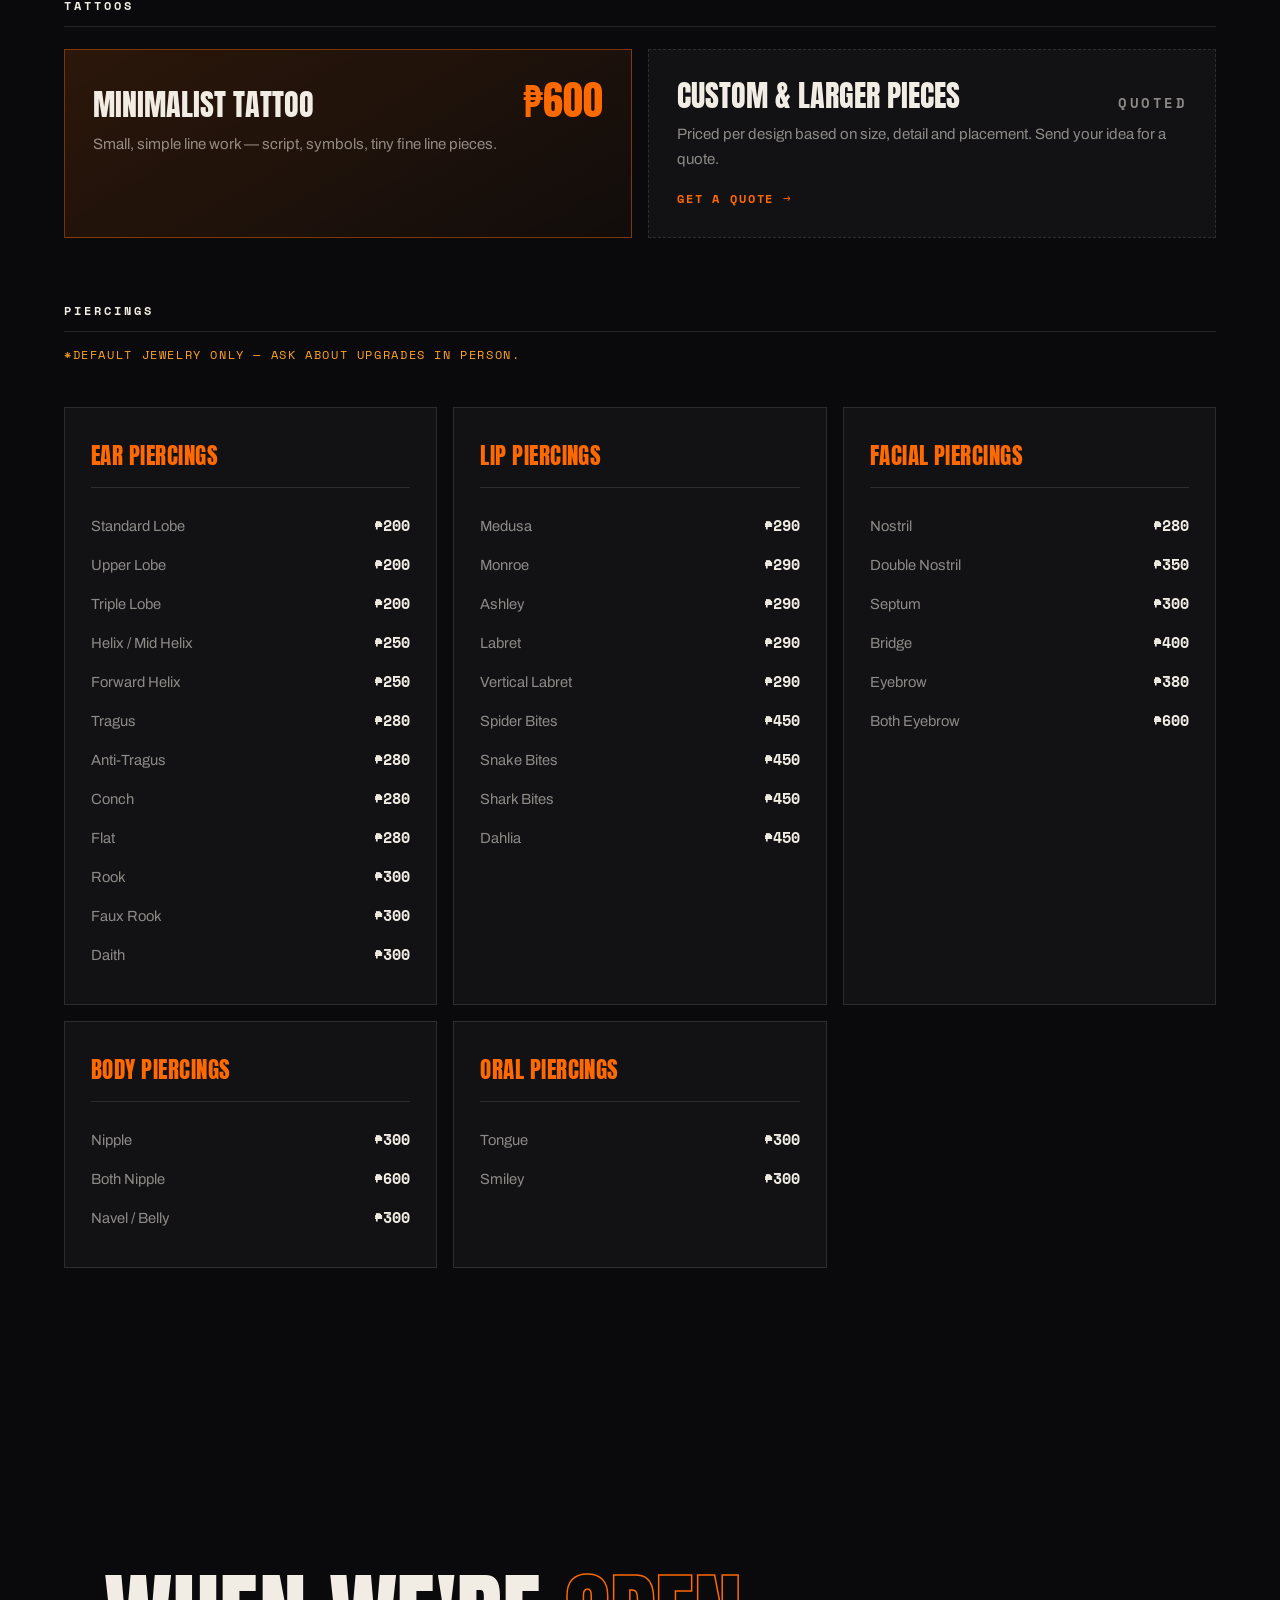
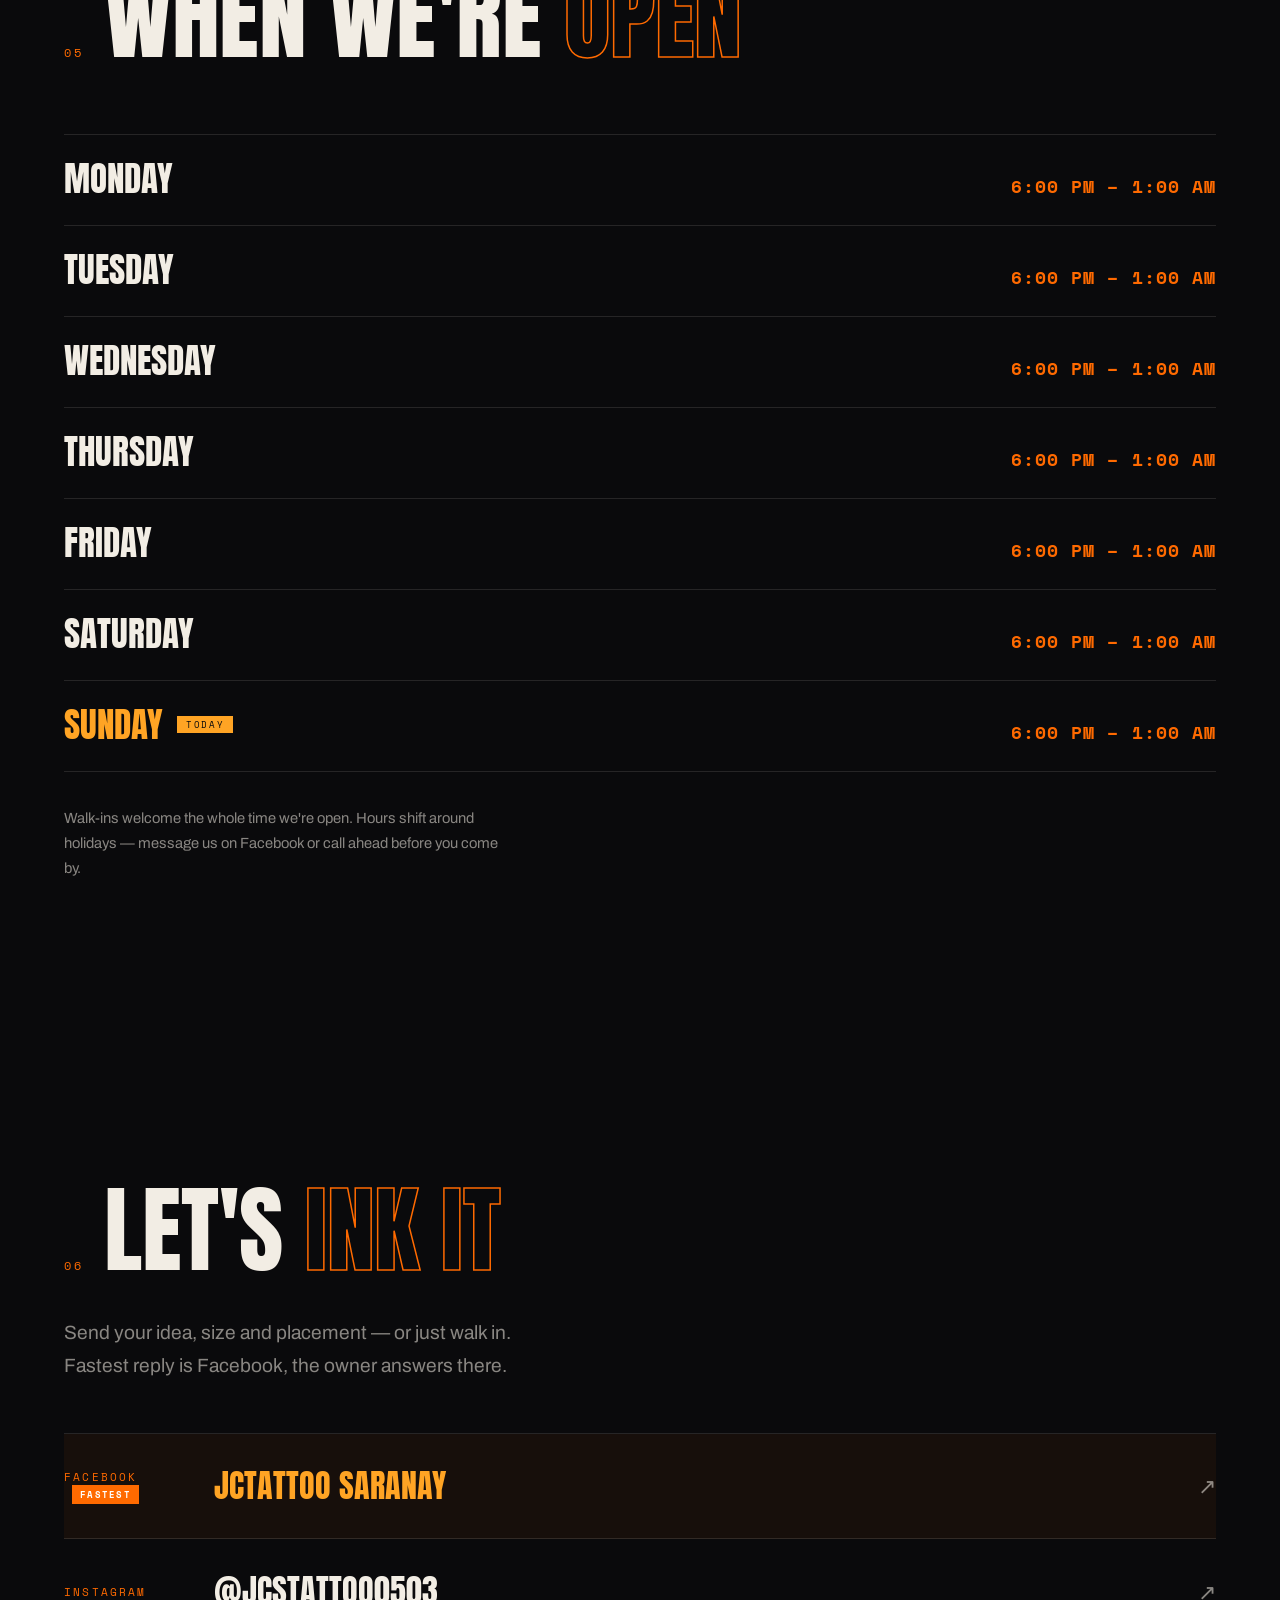
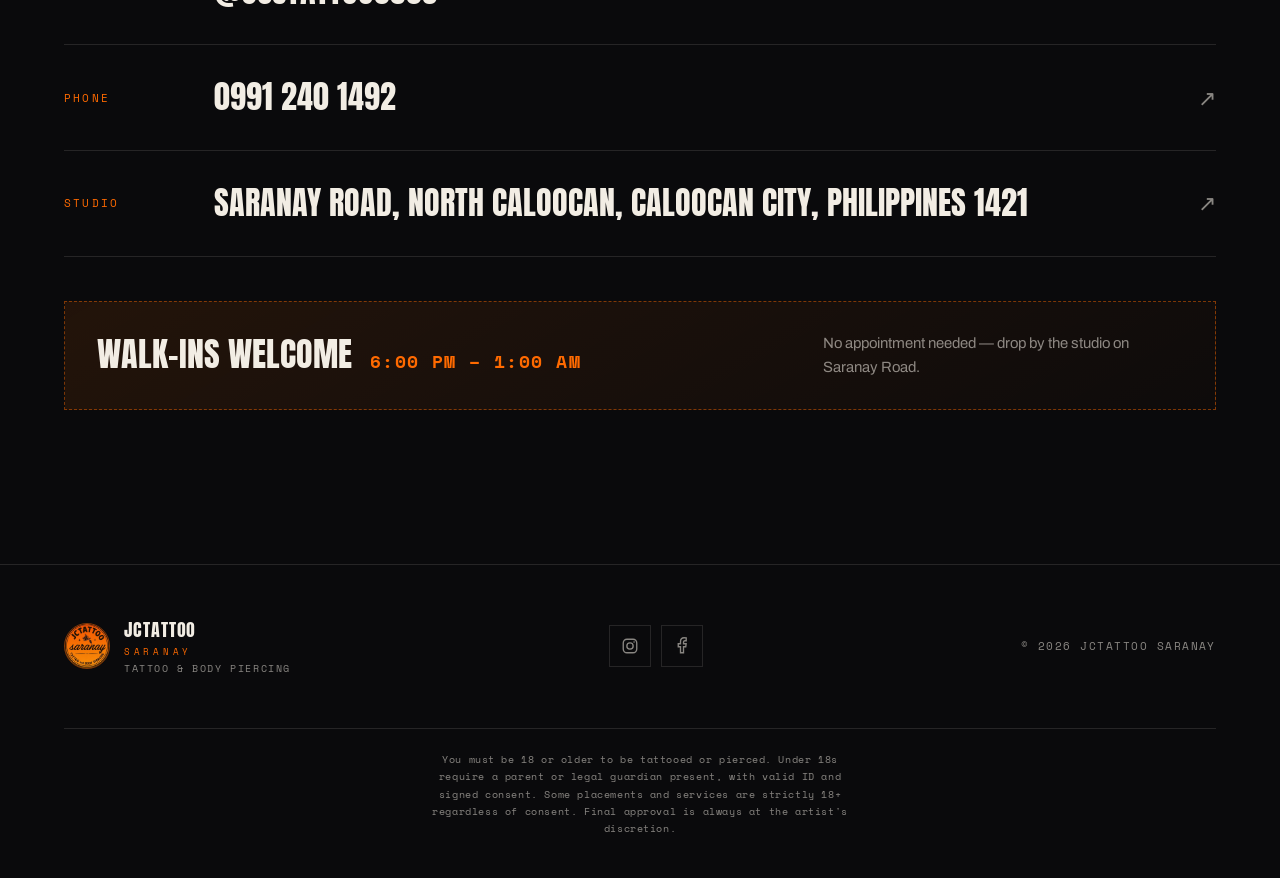
==== commit abe706fc: "Add age gate, Facebook contact, walk-in hours; page the gallery Age verification: - Full-screen gate" ====
--- a/index.html
+++ b/index.html
@@ -14,6 +14,52 @@
 <body>
   <a class="skip-link" href="#main">Skip to content</a>
 
+  <!-- ===================== AGE GATE ===================== -->
+  <div class="age-gate" id="ageGate" role="dialog" aria-modal="true" aria-labelledby="ageGateTitle" hidden>
+    <div class="age-gate-bg" aria-hidden="true"></div>
+
+    <div class="age-card" id="ageCard">
+      <span class="age-watermark" id="ageWatermark" aria-hidden="true">18+</span>
+
+      <!-- Step 1 -->
+      <div class="age-step is-active" data-step="ask">
+        <img src="assets/brand/logo.jpeg" alt="" class="age-badge" />
+        <p class="age-kicker">Age Verification</p>
+        <h2 class="age-title" id="ageGateTitle">
+          Are you <span class="age-num" id="ageNumTitle">18</span><br />or older?
+        </h2>
+        <p class="age-copy">
+          This site shows tattoo and body piercing work. Confirm your age to continue.
+        </p>
+        <div class="age-actions">
+          <button class="age-btn age-btn-yes" data-action="yes">Yes, I'm <span data-min-age>18</span>+</button>
+          <button class="age-btn age-btn-no" data-action="no">No, I'm under <span data-min-age>18</span></button>
+        </div>
+      </div>
+
+      <!-- Step 2 -->
+      <div class="age-step" data-step="minor">
+        <span class="age-icon" aria-hidden="true">
+          <svg viewBox="0 0 24 24" fill="none" stroke="currentColor" stroke-width="1.7">
+            <path d="M12 3.5 2.6 20h18.8L12 3.5z" /><path d="M12 10v4.4" /><circle cx="12" cy="17.4" r=".9" fill="currentColor" stroke="none" />
+          </svg>
+        </span>
+        <p class="age-kicker age-kicker-warn">Consent Required</p>
+        <h2 class="age-title age-title-sm">Bring a parent<br />or guardian</h2>
+        <p class="age-copy">
+          Clients under <span data-min-age>18</span> can still be tattooed or pierced, but not alone.
+          You'll need:
+        </p>
+        <ul class="age-reqs" id="ageReqs"></ul>
+        <p class="age-note" id="ageNote"></p>
+        <div class="age-actions">
+          <button class="age-btn age-btn-yes" data-action="accept">I understand</button>
+          <button class="age-btn age-btn-ghost" data-action="back">Go back</button>
+        </div>
+      </div>
+    </div>
+  </div>
+
   <div class="grain" aria-hidden="true"></div>
   <div class="cursor-glow" id="cursorGlow" aria-hidden="true"></div>
   <div class="scroll-bar" id="scrollBar" aria-hidden="true"></div>
@@ -121,6 +167,13 @@
         </div>
 
         <div class="gallery" id="gallery"></div>
+
+        <div class="gallery-more">
+          <button class="load-more" id="loadMore">
+            <span id="loadMoreText">Load more</span>
+            <span class="load-more-count" id="loadMoreCount"></span>
+          </button>
+        </div>
       </div>
     </section>
 
@@ -161,7 +214,8 @@
         </div>
         <div class="hours-list" id="hoursList"></div>
         <p class="hours-note reveal">
-          Hours shift around holidays — message us on Instagram or call ahead before you come by.
+          Walk-ins welcome the whole time we're open. Hours shift around holidays —
+          message us on Facebook or call ahead before you come by.
         </p>
       </div>
     </section>
@@ -175,10 +229,16 @@
         </div>
 
         <p class="contact-lead reveal">
-          Send your idea, size and placement. Fastest reply is Instagram DM.
+          Send your idea, size and placement — or just walk in. Fastest reply is Facebook,
+          the owner answers there.
         </p>
 
         <div class="contact-rows reveal">
+          <a href="#" id="facebookCard" class="contact-row is-primary" target="_blank" rel="noopener">
+            <span class="contact-row-label">Facebook <b class="contact-flag">Fastest</b></span>
+            <span class="contact-row-value" id="facebookValue"></span>
+            <span class="contact-row-arrow" aria-hidden="true">↗</span>
+          </a>
           <a href="#" id="instagramCard" class="contact-row" target="_blank" rel="noopener">
             <span class="contact-row-label">Instagram</span>
             <span class="contact-row-value" id="instagramValue"></span>
@@ -195,6 +255,14 @@
             <span class="contact-row-arrow" aria-hidden="true">↗</span>
           </a>
         </div>
+
+        <div class="walkin reveal" id="walkIn">
+          <div class="walkin-main">
+            <span class="walkin-label" id="walkInLabel"></span>
+            <span class="walkin-time" id="walkInTime"></span>
+          </div>
+          <p class="walkin-blurb" id="walkInBlurb"></p>
+        </div>
       </div>
     </section>
   </main>
@@ -210,6 +278,9 @@
       </div>
       <div class="footer-socials" id="footerSocials"></div>
       <p class="footer-copy">&copy; <span id="year"></span> JCTATTOO Saranay</p>
+      <div class="footer-legal-row">
+        <p class="footer-legal" id="footerLegal"></p>
+      </div>
     </div>
   </footer>
 
--- a/css/styles.css
+++ b/css/styles.css
@@ -60,20 +60,232 @@
 }
 .skip-link:focus { left: 16px; top: 16px; }
 
+/* ---------- Age gate ---------- */
+.age-gate {
+  position: fixed;
+  inset: 0;
+  z-index: 3000;
+  display: flex;
+  align-items: center;
+  justify-content: center;
+  padding: 24px;
+}
+.age-gate[hidden] { display: none; }
+.age-gate-bg {
+  position: absolute;
+  inset: 0;
+  background: radial-gradient(ellipse 70% 60% at 50% 45%, rgba(255, 106, 0, 0.16), transparent 70%), rgba(6, 6, 8, 0.93);
+  backdrop-filter: blur(16px);
+  animation: agefade 0.5s ease both;
+}
+@keyframes agefade { from { opacity: 0; } to { opacity: 1; } }
+
+.age-card {
+  position: relative;
+  width: min(560px, 100%);
+  max-height: calc(100vh - 48px);
+  overflow-y: auto;
+  padding: clamp(32px, 5vw, 52px) clamp(24px, 4.5vw, 48px);
+  background: linear-gradient(165deg, rgba(26, 26, 31, 0.96), rgba(10, 10, 12, 0.98));
+  border: 1px solid rgba(255, 106, 0, 0.34);
+  box-shadow: 0 40px 90px -30px rgba(0, 0, 0, 0.9), 0 0 70px -30px rgba(255, 106, 0, 0.5);
+  text-align: center;
+  animation: agerise 0.6s cubic-bezier(0.16, 1, 0.3, 1) both 0.1s;
+}
+@keyframes agerise {
+  from { opacity: 0; transform: translateY(26px) scale(0.97); }
+  to { opacity: 1; transform: none; }
+}
+.age-card::before,
+.age-card::after {
+  content: "";
+  position: absolute;
+  width: 22px; height: 22px;
+  border: 2px solid var(--fire);
+  pointer-events: none;
+}
+.age-card::before { top: -1px; left: -1px; border-right: 0; border-bottom: 0; }
+.age-card::after { bottom: -1px; right: -1px; border-left: 0; border-top: 0; }
+
+.age-watermark {
+  position: absolute;
+  top: 50%; left: 50%;
+  transform: translate(-50%, -50%);
+  font-family: var(--display);
+  font-size: clamp(12rem, 30vw, 20rem);
+  line-height: 1;
+  color: transparent;
+  -webkit-text-stroke: 1.5px rgba(255, 106, 0, 0.11);
+  text-stroke: 1.5px rgba(255, 106, 0, 0.11);
+  pointer-events: none;
+  user-select: none;
+  z-index: 0;
+}
+
+/* The consent step is taller, so the watermark would sit behind body copy —
+   fade it back there to keep the requirements legible. */
+.age-card:has(.age-step[data-step="minor"].is-active) .age-watermark {
+  -webkit-text-stroke-color: rgba(255, 106, 0, 0.05);
+  text-stroke-color: rgba(255, 106, 0, 0.05);
+}
+
+.age-step { position: relative; z-index: 1; display: none; }
+.age-step.is-active { display: block; animation: agestep 0.45s cubic-bezier(0.16, 1, 0.3, 1) both; }
+@keyframes agestep {
+  from { opacity: 0; transform: translateY(14px); }
+  to { opacity: 1; transform: none; }
+}
+
+.age-badge {
+  width: 66px; height: 66px;
+  border-radius: 50%;
+  object-fit: cover;
+  margin: 0 auto 20px;
+  border: 2px solid var(--fire);
+  box-shadow: 0 0 34px rgba(255, 106, 0, 0.45);
+}
+.age-icon {
+  display: block;
+  width: 52px; height: 52px;
+  margin: 0 auto 18px;
+  color: var(--ember);
+}
+.age-icon svg { width: 100%; height: 100%; }
+
+.age-kicker {
+  font-family: var(--mono);
+  font-size: 0.66rem;
+  font-weight: 700;
+  letter-spacing: 0.32em;
+  text-transform: uppercase;
+  color: var(--fire);
+  margin: 0 0 14px;
+}
+.age-kicker-warn { color: var(--ember); }
+
+.age-title {
+  font-family: var(--display);
+  font-weight: 400;
+  font-size: clamp(2.2rem, 6.5vw, 3.4rem);
+  line-height: 0.92;
+  text-transform: uppercase;
+  margin: 0 0 18px;
+}
+.age-title-sm { font-size: clamp(1.9rem, 5.5vw, 2.8rem); }
+.age-num {
+  color: transparent;
+  -webkit-text-stroke: 2px var(--fire);
+  text-stroke: 2px var(--fire);
+}
+
+.age-copy {
+  color: var(--smoke);
+  line-height: 1.65;
+  font-size: 0.97rem;
+  margin: 0 auto 26px;
+  max-width: 40ch;
+}
+
+.age-reqs {
+  list-style: none;
+  margin: 0 0 20px;
+  padding: 0;
+  text-align: left;
+}
+.age-reqs li {
+  position: relative;
+  padding: 11px 0 11px 30px;
+  border-bottom: 1px solid var(--ghost);
+  color: var(--bone);
+  font-size: 0.92rem;
+  line-height: 1.5;
+}
+.age-reqs li:last-child { border-bottom: none; }
+.age-reqs li::before {
+  content: "";
+  position: absolute;
+  left: 4px; top: 17px;
+  width: 8px; height: 8px;
+  background: var(--fire);
+  transform: rotate(45deg);
+}
+
+.age-note {
+  font-family: var(--mono);
+  font-size: 0.72rem;
+  line-height: 1.6;
+  letter-spacing: 0.02em;
+  color: var(--smoke);
+  border-left: 2px solid rgba(255, 106, 0, 0.5);
+  padding: 10px 0 10px 14px;
+  margin: 0 0 26px;
+  text-align: left;
+}
+
+.age-actions { display: flex; gap: 12px; justify-content: center; flex-wrap: wrap; }
+.age-btn {
+  flex: 1 1 auto;
+  min-width: 160px;
+  padding: 16px 26px;
+  font-family: var(--mono);
+  font-weight: 700;
+  font-size: 0.76rem;
+  letter-spacing: 0.14em;
+  text-transform: uppercase;
+  cursor: pointer;
+  border: 1.5px solid transparent;
+  transition: background 0.25s ease, color 0.25s ease, border-color 0.25s ease, transform 0.2s ease;
+}
+.age-btn-yes {
+  background: var(--fire);
+  color: #fff;
+  clip-path: polygon(11px 0, 100% 0, calc(100% - 11px) 100%, 0 100%);
+}
+.age-btn-yes:hover { background: var(--ember); transform: translateY(-2px); }
+.age-btn-no,
+.age-btn-ghost {
+  background: transparent;
+  border-color: rgba(242, 237, 228, 0.28);
+  color: var(--smoke);
+}
+.age-btn-no:hover,
+.age-btn-ghost:hover { border-color: var(--bone); color: var(--bone); transform: translateY(-2px); }
+.age-btn:focus-visible { outline: 2px solid var(--ember); outline-offset: 3px; }
+
+/* Own full-width row: a max-width on the <p> itself would cancel the
+   flex-basis and let it share a line with the copyright. */
+.footer-legal-row {
+  flex: 0 0 100%;
+  margin-top: 26px;
+  padding-top: 22px;
+  border-top: 1px solid var(--ghost);
+}
+.footer-legal {
+  font-family: var(--mono);
+  font-size: 0.62rem;
+  line-height: 1.75;
+  letter-spacing: 0.06em;
+  color: var(--smoke);
+  max-width: 74ch;
+  margin: 0 auto;
+  text-align: center;
+}
+
+@media (prefers-reduced-motion: reduce) {
+  .age-gate-bg, .age-card, .age-step.is-active { animation: none; }
+}
+
 /* ---------- Texture + chrome ---------- */
+/* Static grain. This used to be 4x viewport (inset: -50%) repainting every
+   300ms, which is a lot of pixel work for texture nobody consciously sees —
+   it cost far more on phones than it added. */
 .grain {
   position: fixed;
-  inset: -50%;
+  inset: 0;
   z-index: 1;
   pointer-events: none;
-  opacity: 0.05;
-  background-image: url("data:image/svg+xml,%3Csvg xmlns='http://www.w3.org/2000/svg' width='240' height='240'%3E%3Cfilter id='n'%3E%3CfeTurbulence type='fractalNoise' baseFrequency='0.85' numOctaves='4' stitchTiles='stitch'/%3E%3C/filter%3E%3Crect width='240' height='240' filter='url(%23n)'/%3E%3C/svg%3E");
-  animation: grainshift 0.6s steps(2) infinite;
-}
-@keyframes grainshift {
-  0% { transform: translate(0, 0); }
-  50% { transform: translate(-2%, 1%); }
-  100% { transform: translate(1%, -1%); }
+  opacity: 0.045;
+  background-image: url("data:image/svg+xml,%3Csvg xmlns='http://www.w3.org/2000/svg' width='140' height='140'%3E%3Cfilter id='n'%3E%3CfeTurbulence type='fractalNoise' baseFrequency='0.9' numOctaves='3' stitchTiles='stitch'/%3E%3C/filter%3E%3Crect width='140' height='140' filter='url(%23n)'/%3E%3C/svg%3E");
 }
 
 .cursor-glow {
@@ -387,8 +599,11 @@
   display: inline-flex;
   align-items: center;
   gap: 26px;
-  animation: marquee 30s linear infinite;
+  /* Duration is set from JS off the measured width so speed stays constant
+     no matter how many copies are needed to fill the screen. */
+  animation: marquee var(--marquee-duration, 30s) linear infinite;
   will-change: transform;
+  backface-visibility: hidden;
 }
 .marquee-track span {
   font-family: var(--display);
@@ -399,8 +614,8 @@
 }
 .marquee-track .dot { font-size: 0.85rem; opacity: 0.65; }
 @keyframes marquee {
-  from { transform: translateX(0); }
-  to { transform: translateX(-50%); }
+  from { transform: translate3d(0, 0, 0); }
+  to { transform: translate3d(-50%, 0, 0); }
 }
 
 /* ---------- Section shell ---------- */
@@ -604,6 +819,37 @@
   35% { box-shadow: 0 0 0 3px var(--fire), 0 0 60px rgba(255, 106, 0, 0.6); }
 }
 
+.gallery-more { display: flex; justify-content: center; margin-top: 40px; }
+.load-more {
+  display: inline-flex;
+  align-items: center;
+  gap: 12px;
+  background: transparent;
+  border: 1.5px solid var(--ghost);
+  color: var(--bone);
+  padding: 17px 38px;
+  font-family: var(--mono);
+  font-weight: 700;
+  font-size: 0.76rem;
+  letter-spacing: 0.16em;
+  text-transform: uppercase;
+  cursor: pointer;
+  transition: border-color 0.25s ease, color 0.25s ease, background 0.25s ease, transform 0.2s ease;
+}
+.load-more:hover {
+  border-color: var(--fire);
+  color: var(--fire);
+  background: rgba(255, 106, 0, 0.07);
+  transform: translateY(-2px);
+}
+.load-more[hidden] { display: none; }
+.load-more-count {
+  font-size: 0.68rem;
+  color: var(--fire);
+  border-left: 1px solid var(--ghost);
+  padding-left: 12px;
+}
+
 /* ---------- Services ---------- */
 .service-rows { border-top: 1px solid var(--ghost); }
 .service-row {
@@ -669,7 +915,26 @@
   background: var(--char);
   border-color: var(--ghost);
   border-style: dashed;
-}
+  display: block;
+}
+.tattoo-rate.is-quote:hover {
+  border-color: var(--fire);
+  background: rgba(255, 106, 0, 0.07);
+}
+.tattoo-rate-cta {
+  display: inline-flex;
+  align-items: center;
+  gap: 9px;
+  margin-top: 18px;
+  font-family: var(--mono);
+  font-size: 0.72rem;
+  font-weight: 700;
+  letter-spacing: 0.16em;
+  text-transform: uppercase;
+  color: var(--fire);
+}
+.tattoo-rate-cta b { transition: transform 0.3s ease; font-weight: 400; }
+.tattoo-rate.is-quote:hover .tattoo-rate-cta b { transform: translateX(5px); }
 .tattoo-rate-head {
   display: flex;
   align-items: baseline;
@@ -850,6 +1115,56 @@
   transition: transform 0.3s ease, color 0.3s ease;
 }
 .contact-row:hover .contact-row-arrow { transform: translate(4px, -4px); color: var(--fire); }
+
+.contact-row.is-primary { background: rgba(255, 106, 0, 0.055); }
+.contact-row.is-primary .contact-row-value { color: var(--ember); }
+.contact-flag {
+  display: inline-block;
+  margin-left: 8px;
+  padding: 3px 8px;
+  background: var(--fire);
+  color: #fff;
+  font-family: var(--mono);
+  font-size: 0.56rem;
+  font-weight: 700;
+  letter-spacing: 0.14em;
+  vertical-align: middle;
+}
+
+/* ---------- Walk-ins ---------- */
+.walkin {
+  margin-top: 44px;
+  padding: 30px 32px;
+  border: 1px dashed rgba(255, 106, 0, 0.45);
+  background: linear-gradient(150deg, rgba(255, 106, 0, 0.1), rgba(255, 106, 0, 0.02));
+  display: flex;
+  align-items: center;
+  justify-content: space-between;
+  gap: 20px;
+  flex-wrap: wrap;
+}
+.walkin-main { display: flex; align-items: baseline; gap: 18px; flex-wrap: wrap; }
+.walkin-label {
+  font-family: var(--display);
+  font-size: clamp(1.4rem, 3vw, 2.1rem);
+  text-transform: uppercase;
+  line-height: 1;
+}
+.walkin-time {
+  font-family: var(--mono);
+  font-weight: 700;
+  font-size: clamp(0.9rem, 1.6vw, 1.1rem);
+  letter-spacing: 0.08em;
+  color: var(--fire);
+  white-space: nowrap;
+}
+.walkin-blurb {
+  margin: 0;
+  color: var(--smoke);
+  font-size: 0.93rem;
+  line-height: 1.6;
+  max-width: 40ch;
+}
 
 /* ---------- Footer ---------- */
 .site-footer {
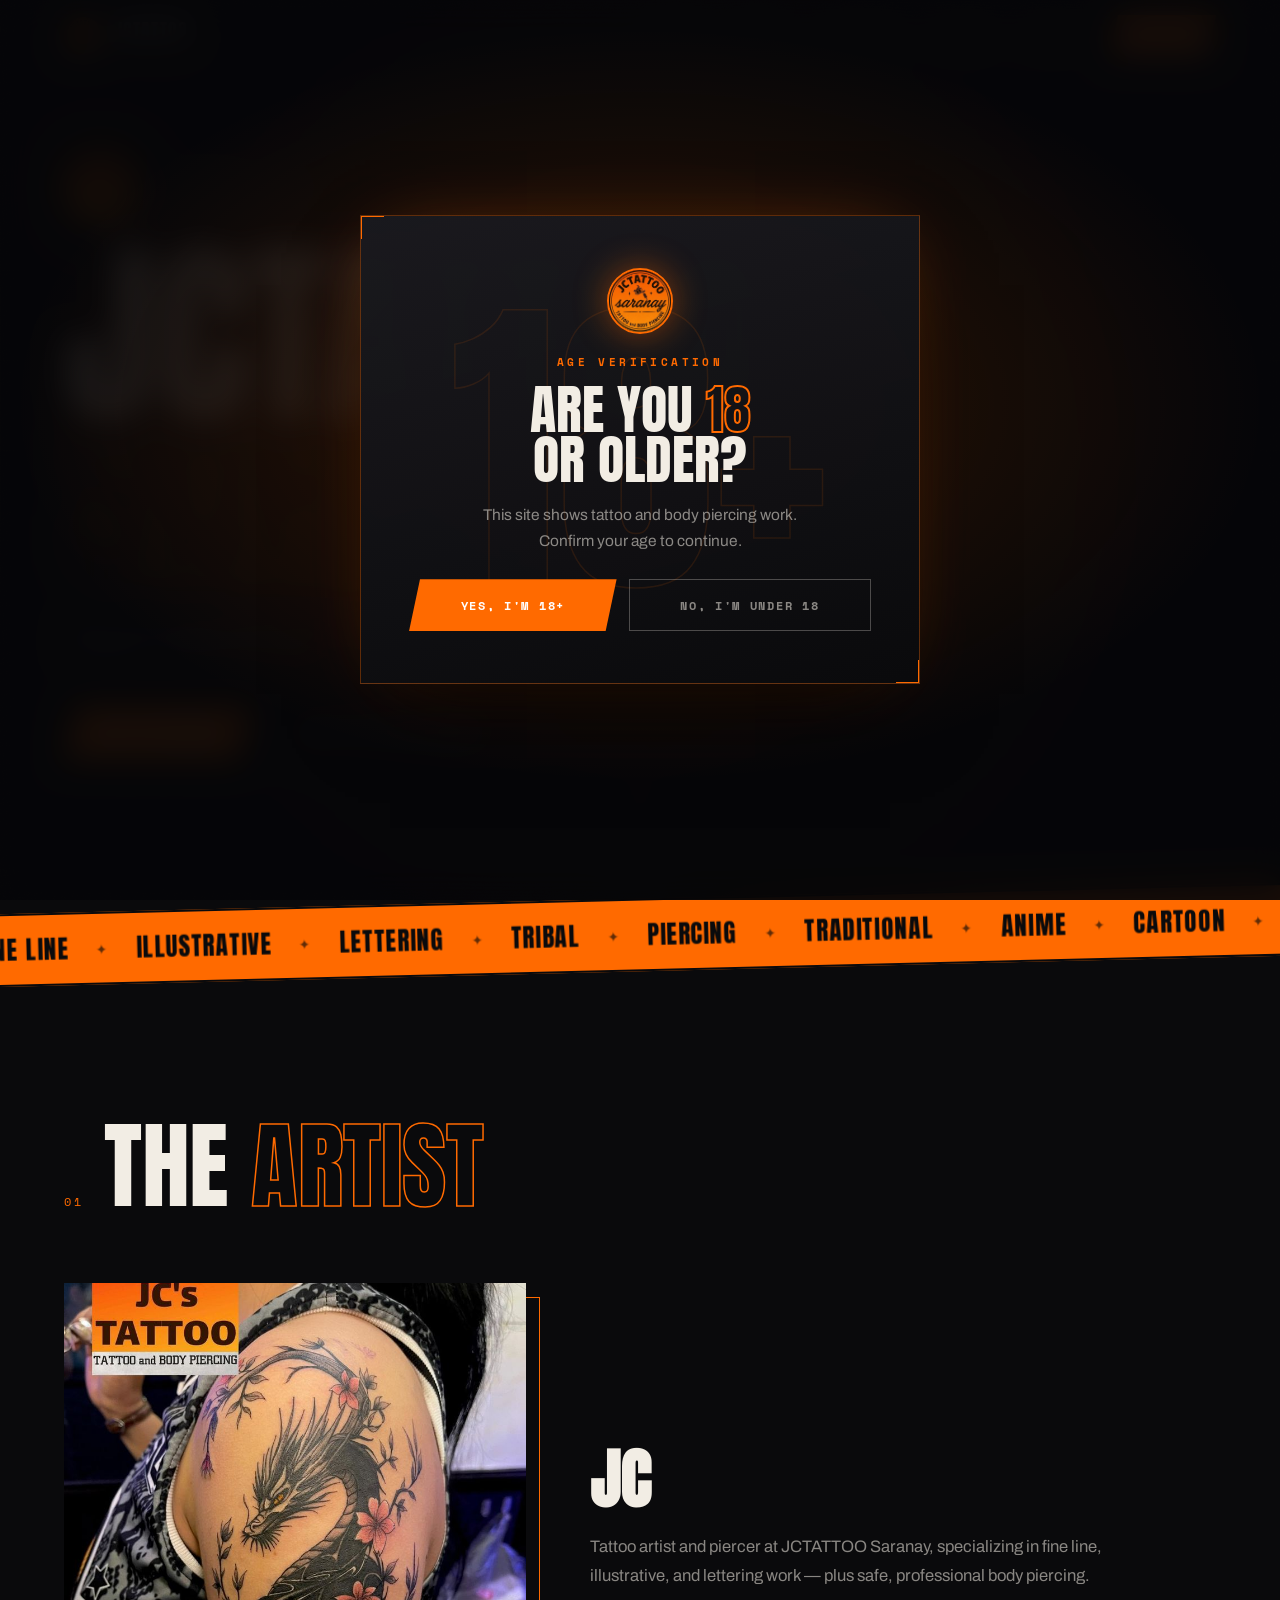
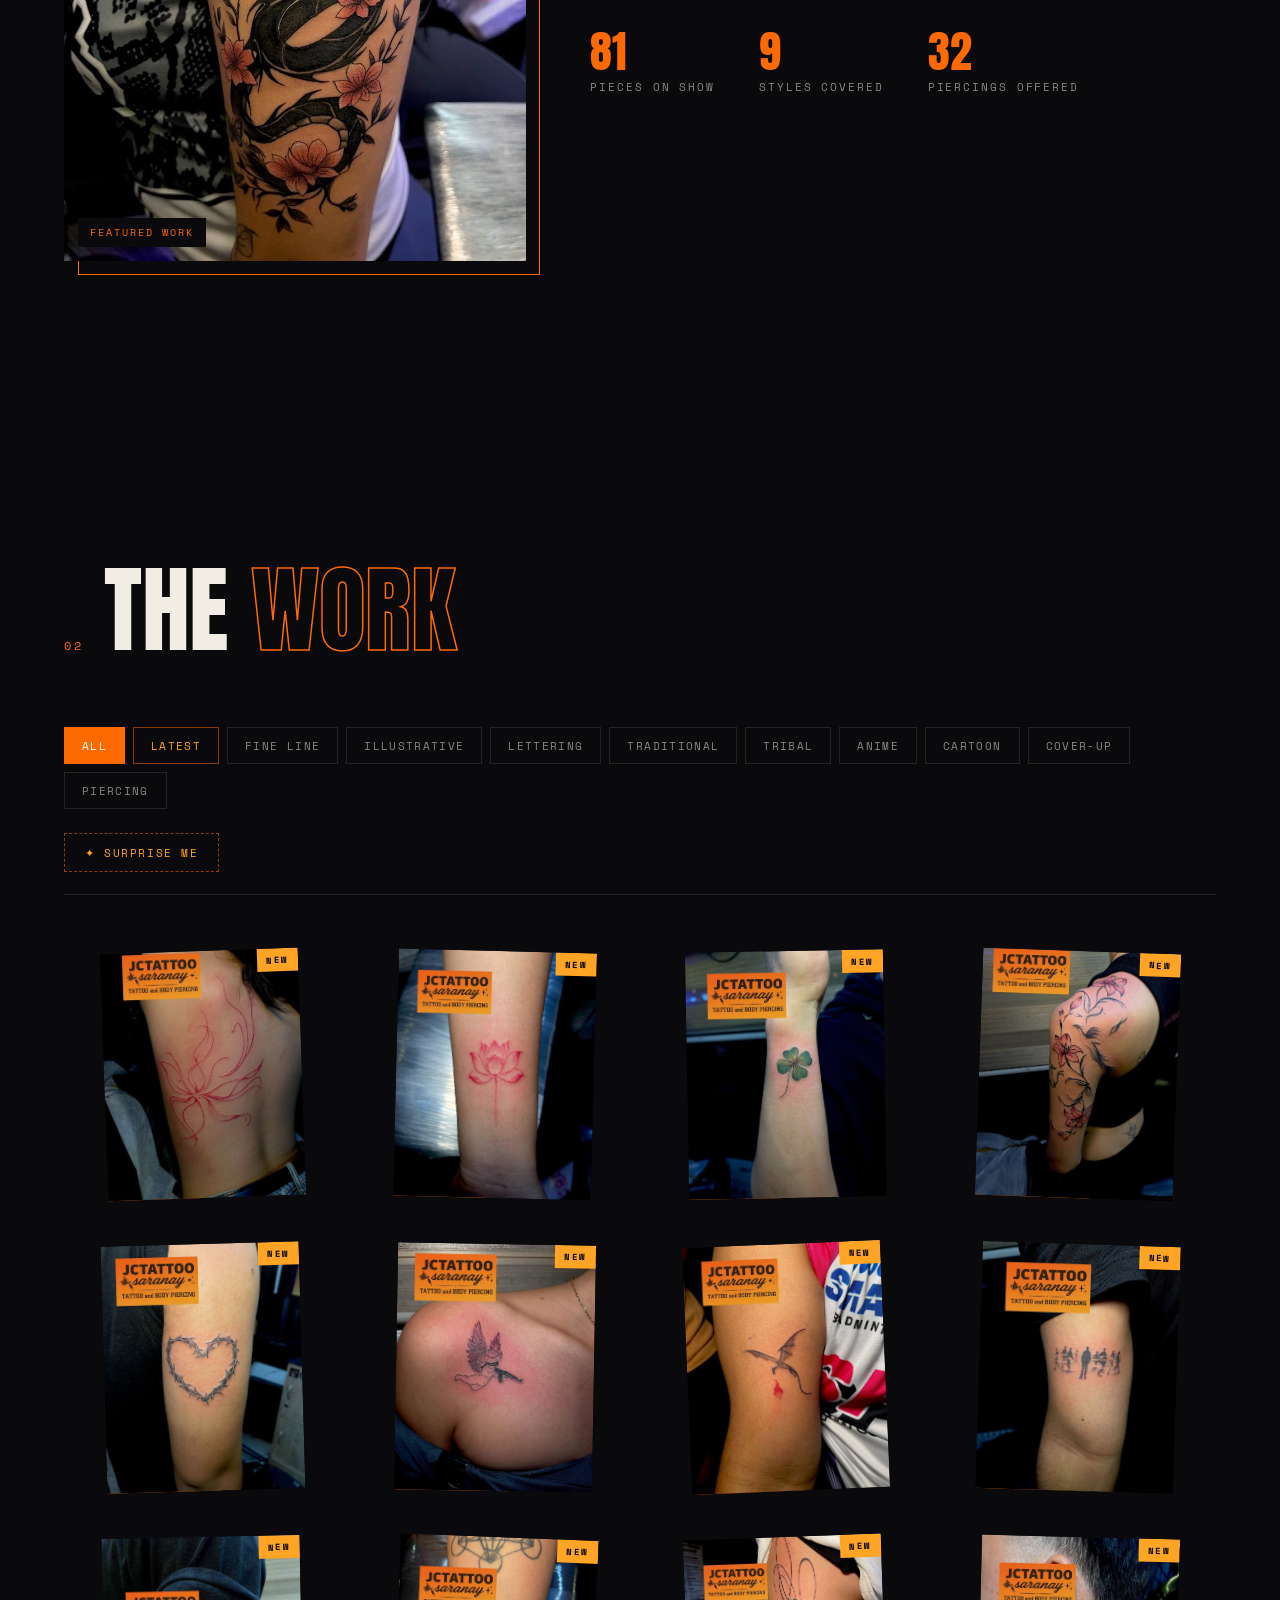
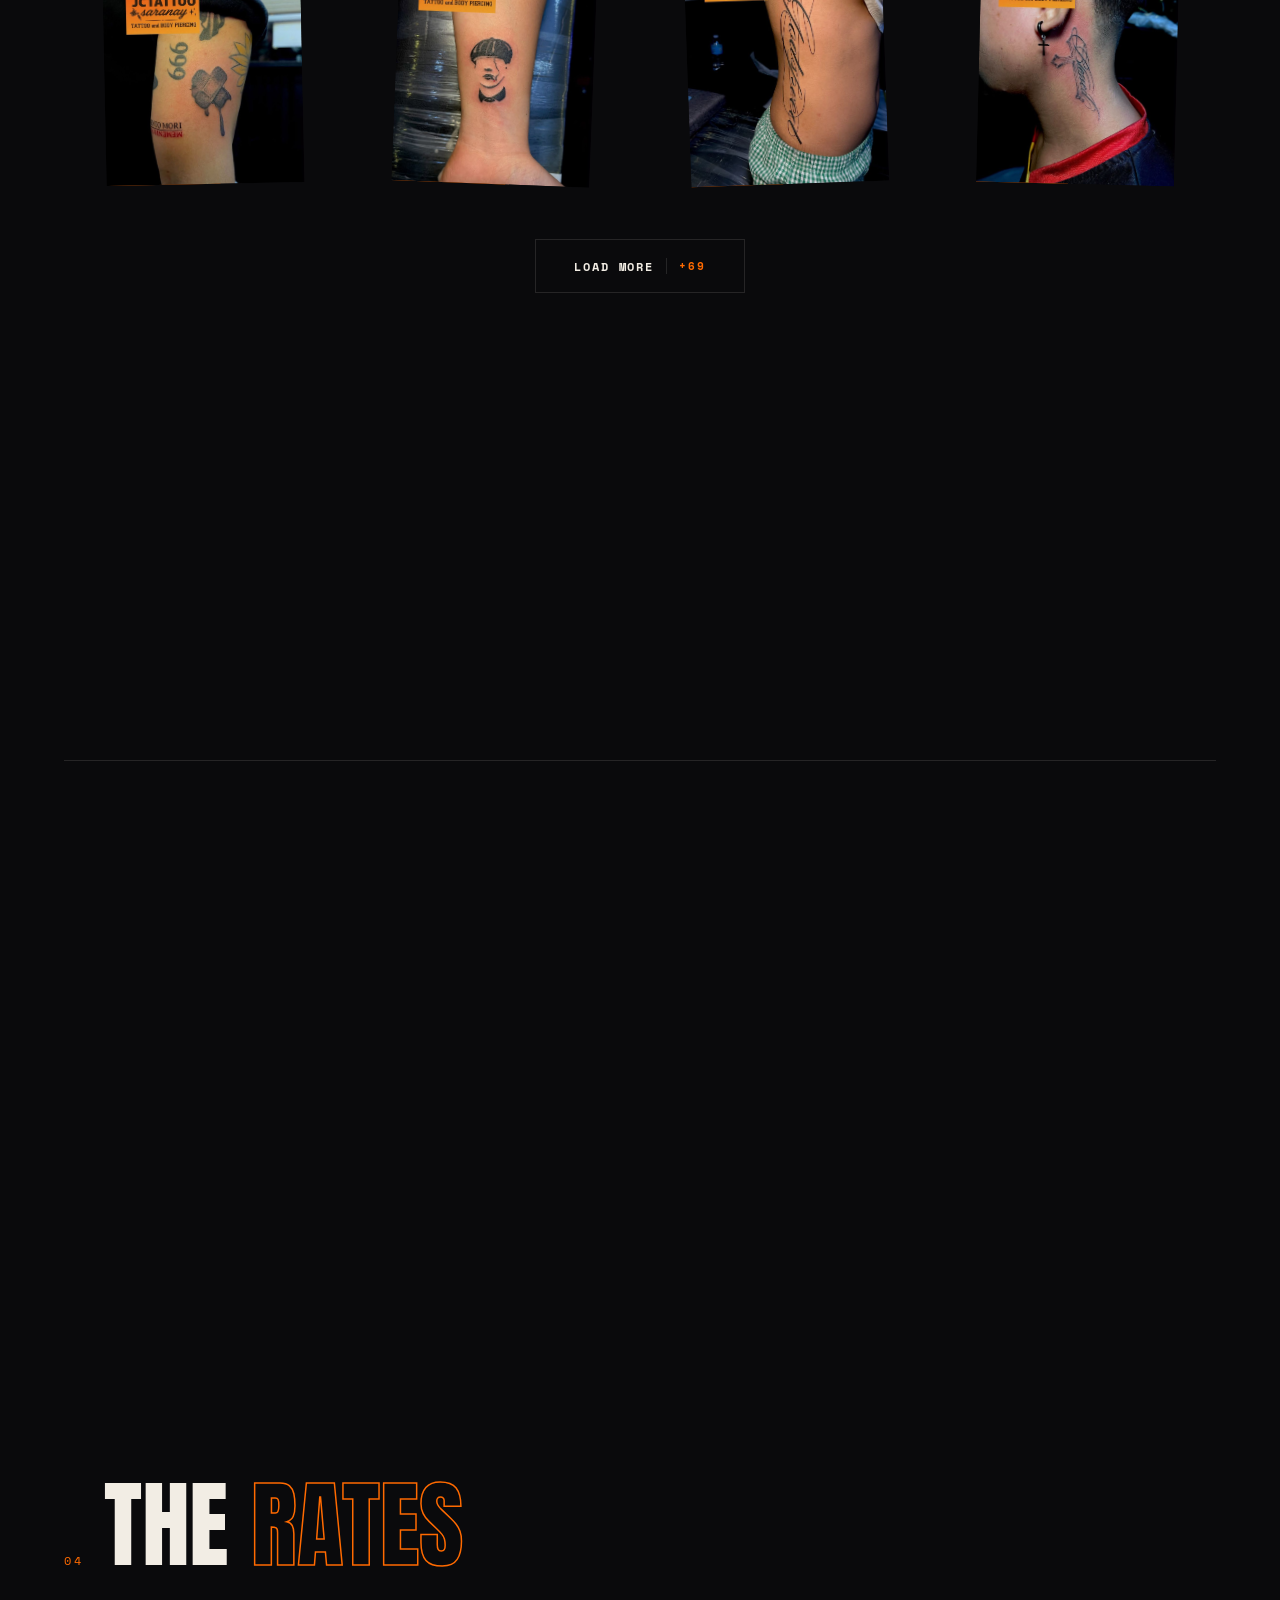
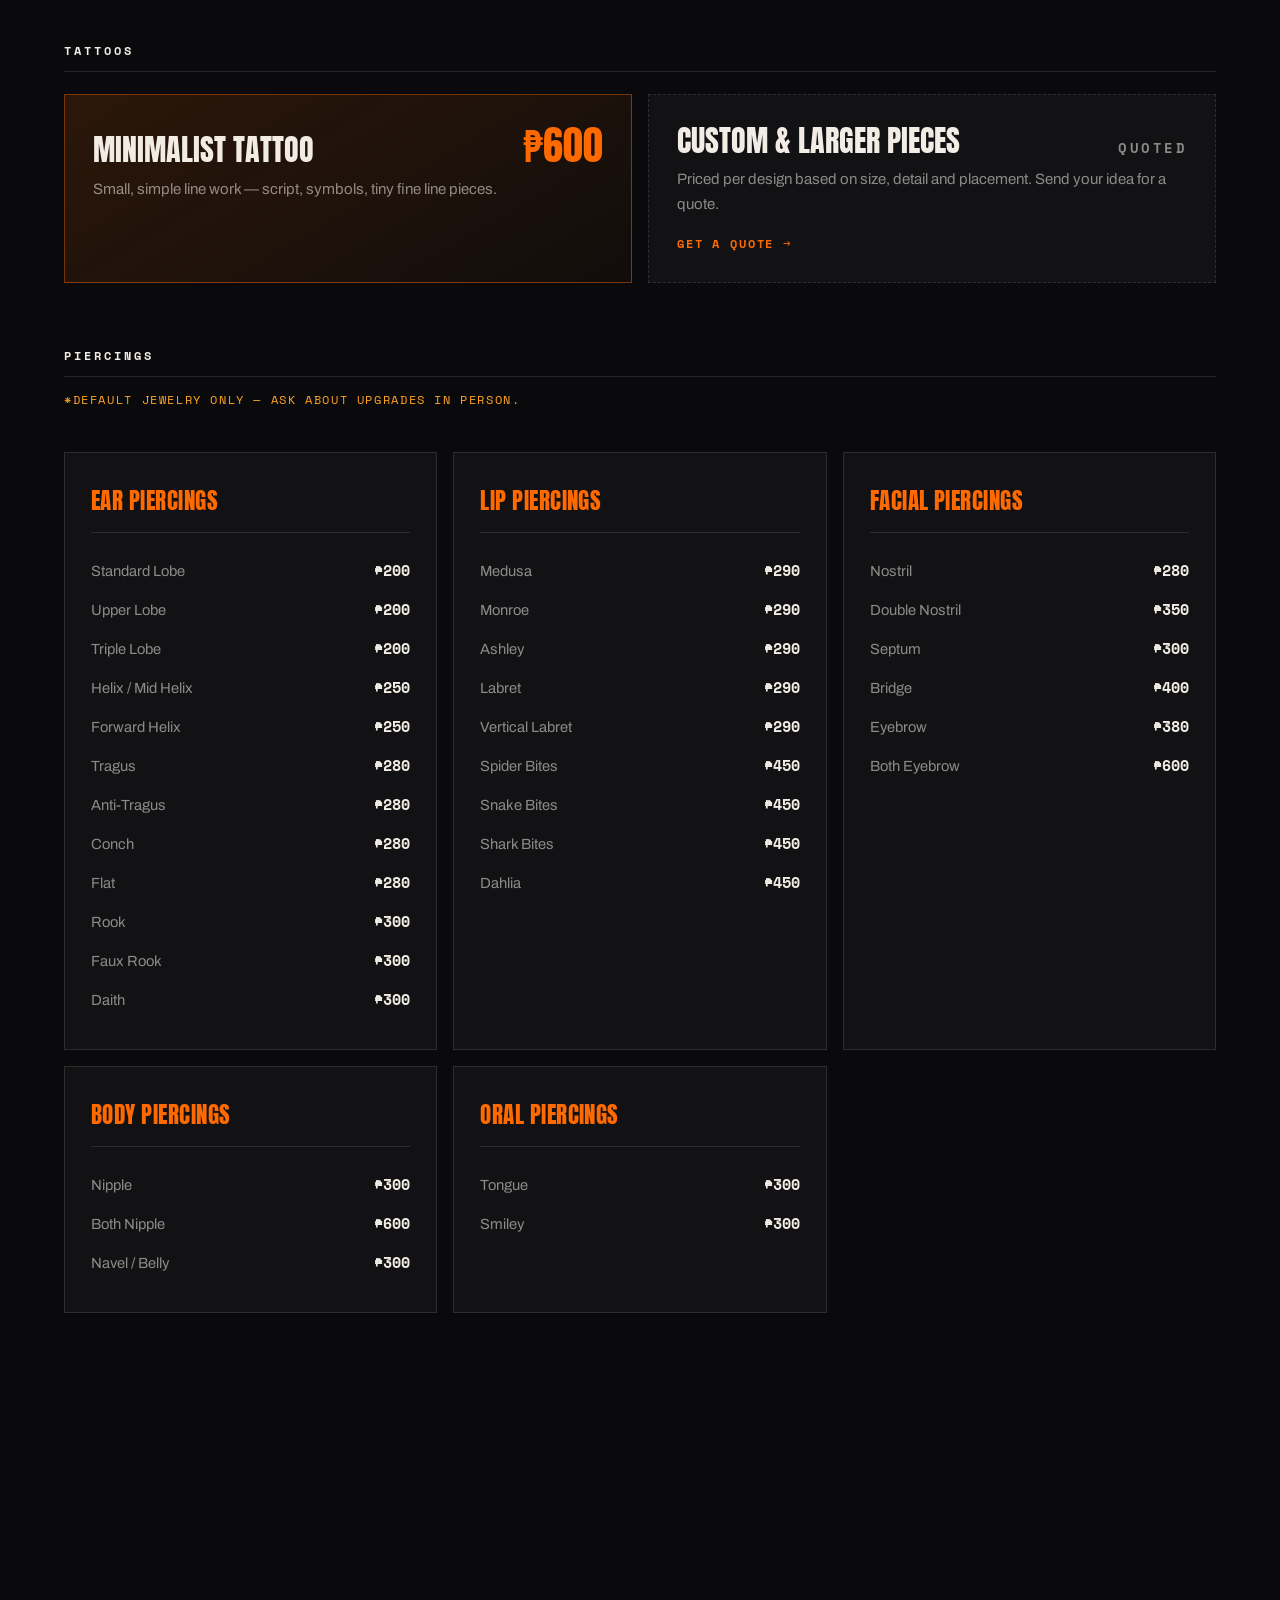
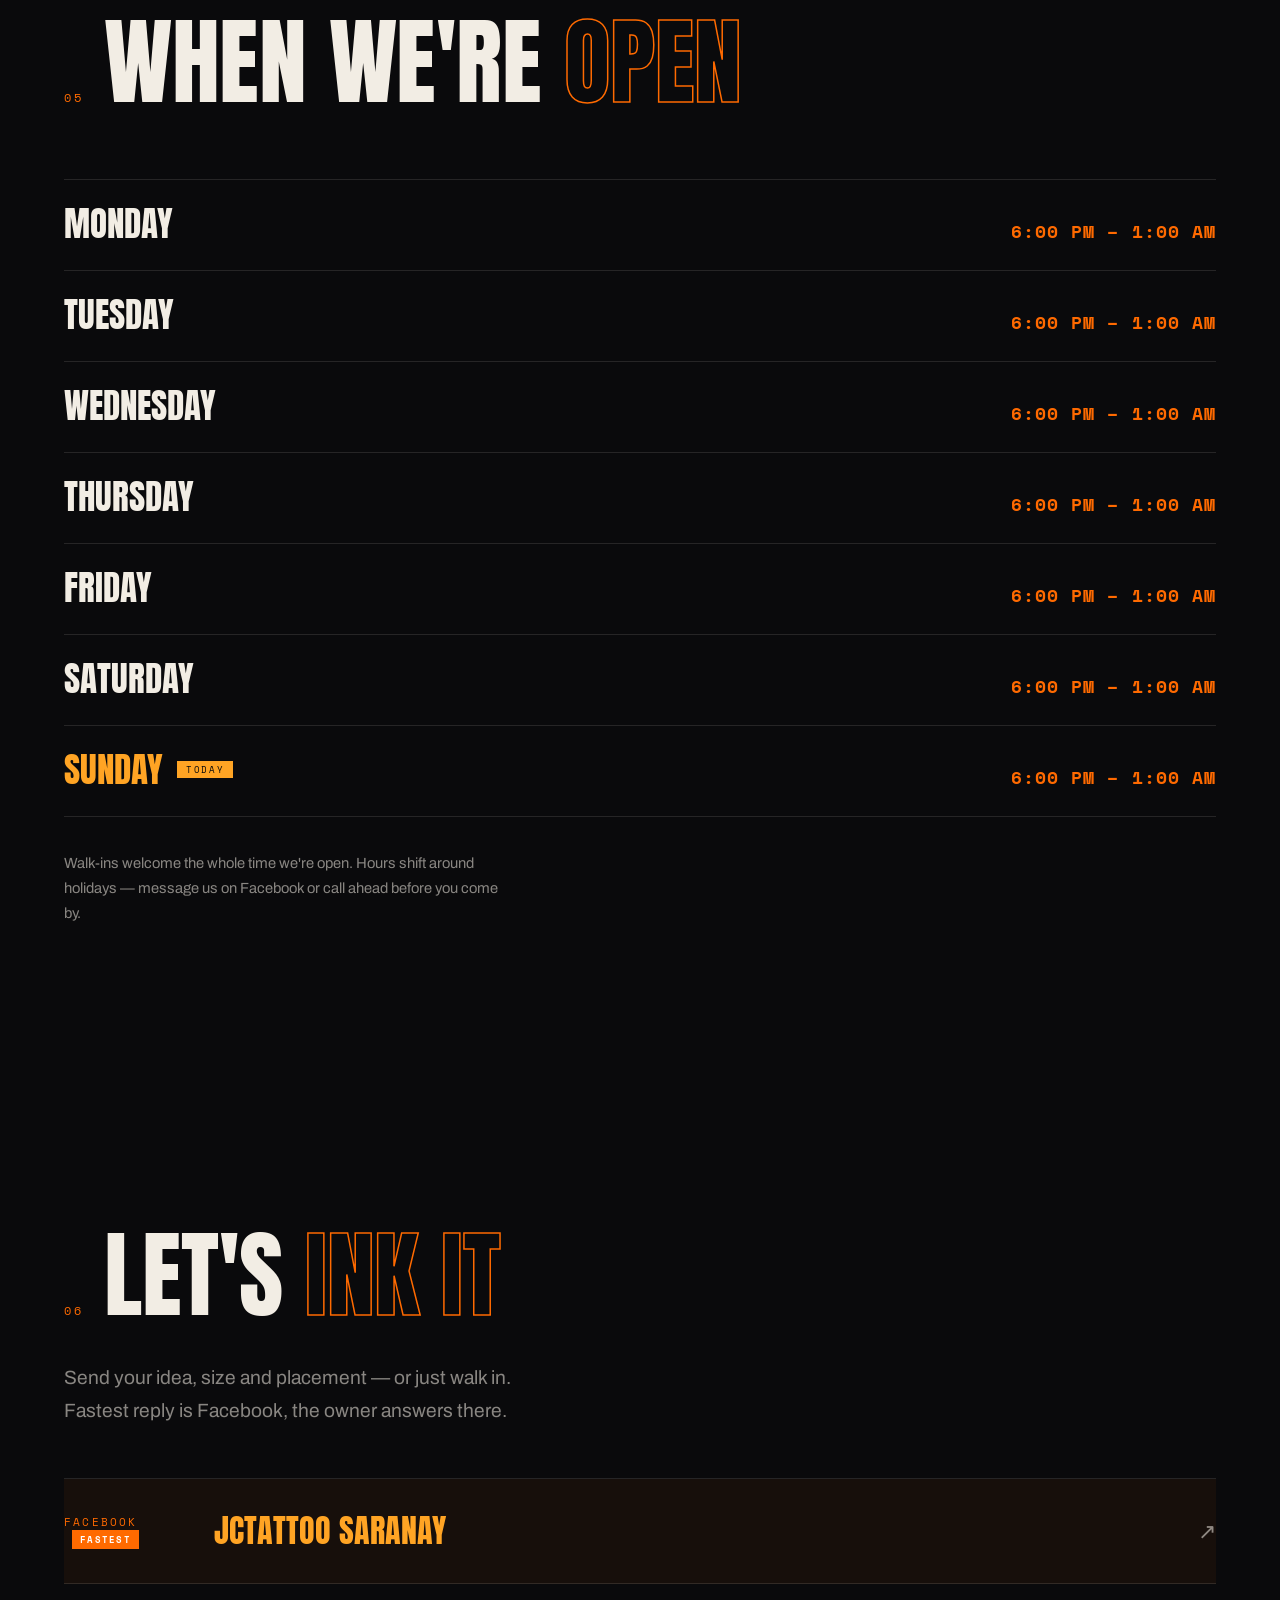
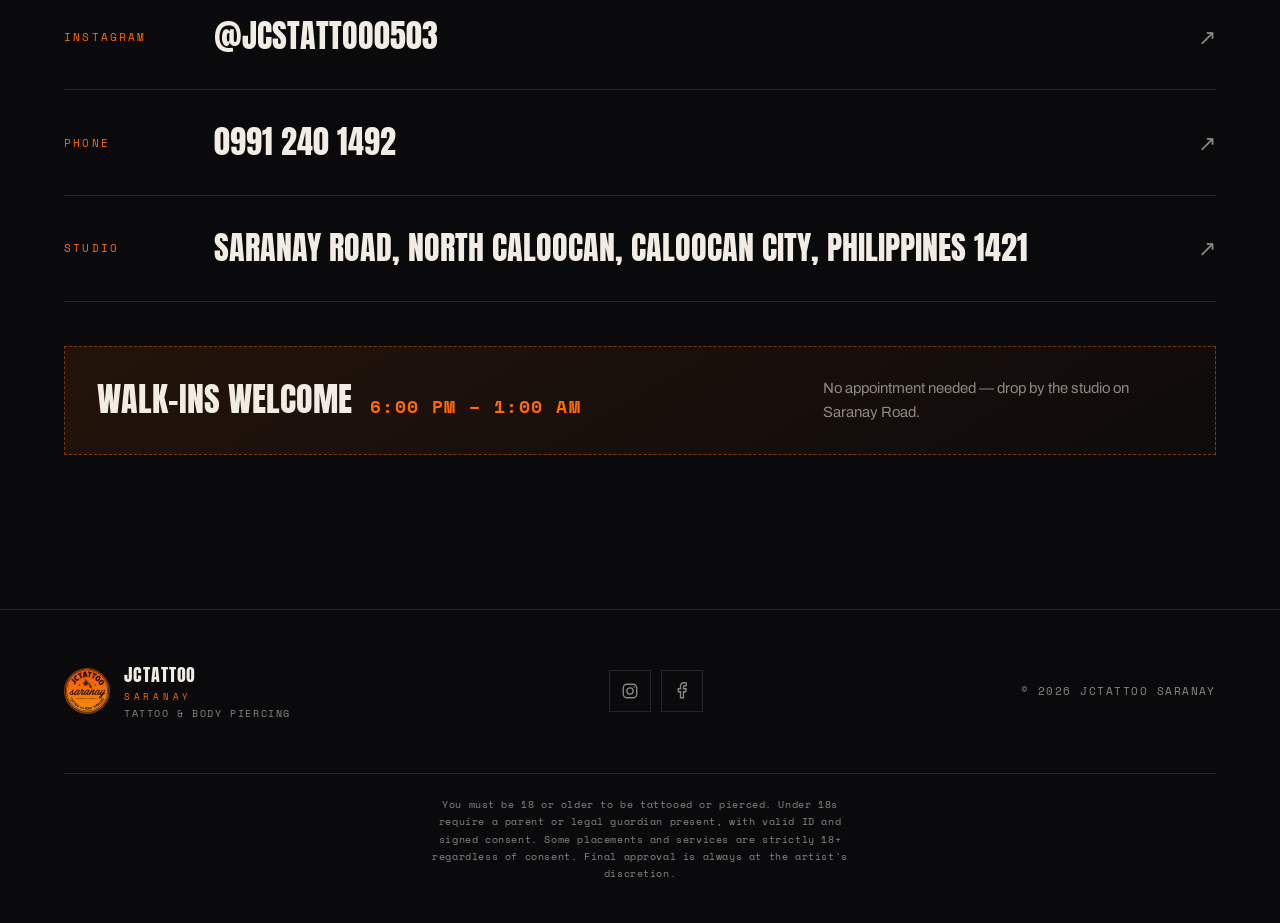
==== commit 3e8e971a: "Feature the dragon half sleeve beside the artist bio The snake piece was mid-size and read as one mo" ====
--- a/index.html
+++ b/index.html
@@ -137,8 +137,8 @@
 
         <div class="about-grid">
           <div class="about-media reveal">
-            <img src="assets/portfolio/hercules-snake.jpeg" alt="Illustrative black and grey tattoo of a figure wrestling a serpent" />
-            <span class="about-media-tag">Recent work</span>
+            <img src="" alt="" id="featuredImg" />
+            <span class="about-media-tag" id="featuredCaption"></span>
           </div>
           <div class="about-text reveal">
             <h3 id="artistName">JC</h3>
--- a/css/styles.css
+++ b/css/styles.css
@@ -752,6 +752,24 @@
   background: var(--fire);
   border-color: var(--fire);
   color: #fff;
+}
+
+.filter-btn.is-latest { border-color: rgba(255, 106, 0, 0.5); color: var(--ember); }
+.filter-btn.is-latest.active { background: var(--fire); border-color: var(--fire); color: #fff; }
+
+/* Marks pieces from the newest batch in the grid. */
+.gallery-item .new-flag {
+  position: absolute;
+  top: 0; right: 0;
+  background: var(--ember);
+  color: var(--void);
+  font-family: var(--mono);
+  font-size: 0.56rem;
+  font-weight: 700;
+  letter-spacing: 0.16em;
+  text-transform: uppercase;
+  padding: 5px 9px;
+  z-index: 2;
 }
 
 .surprise-btn {
